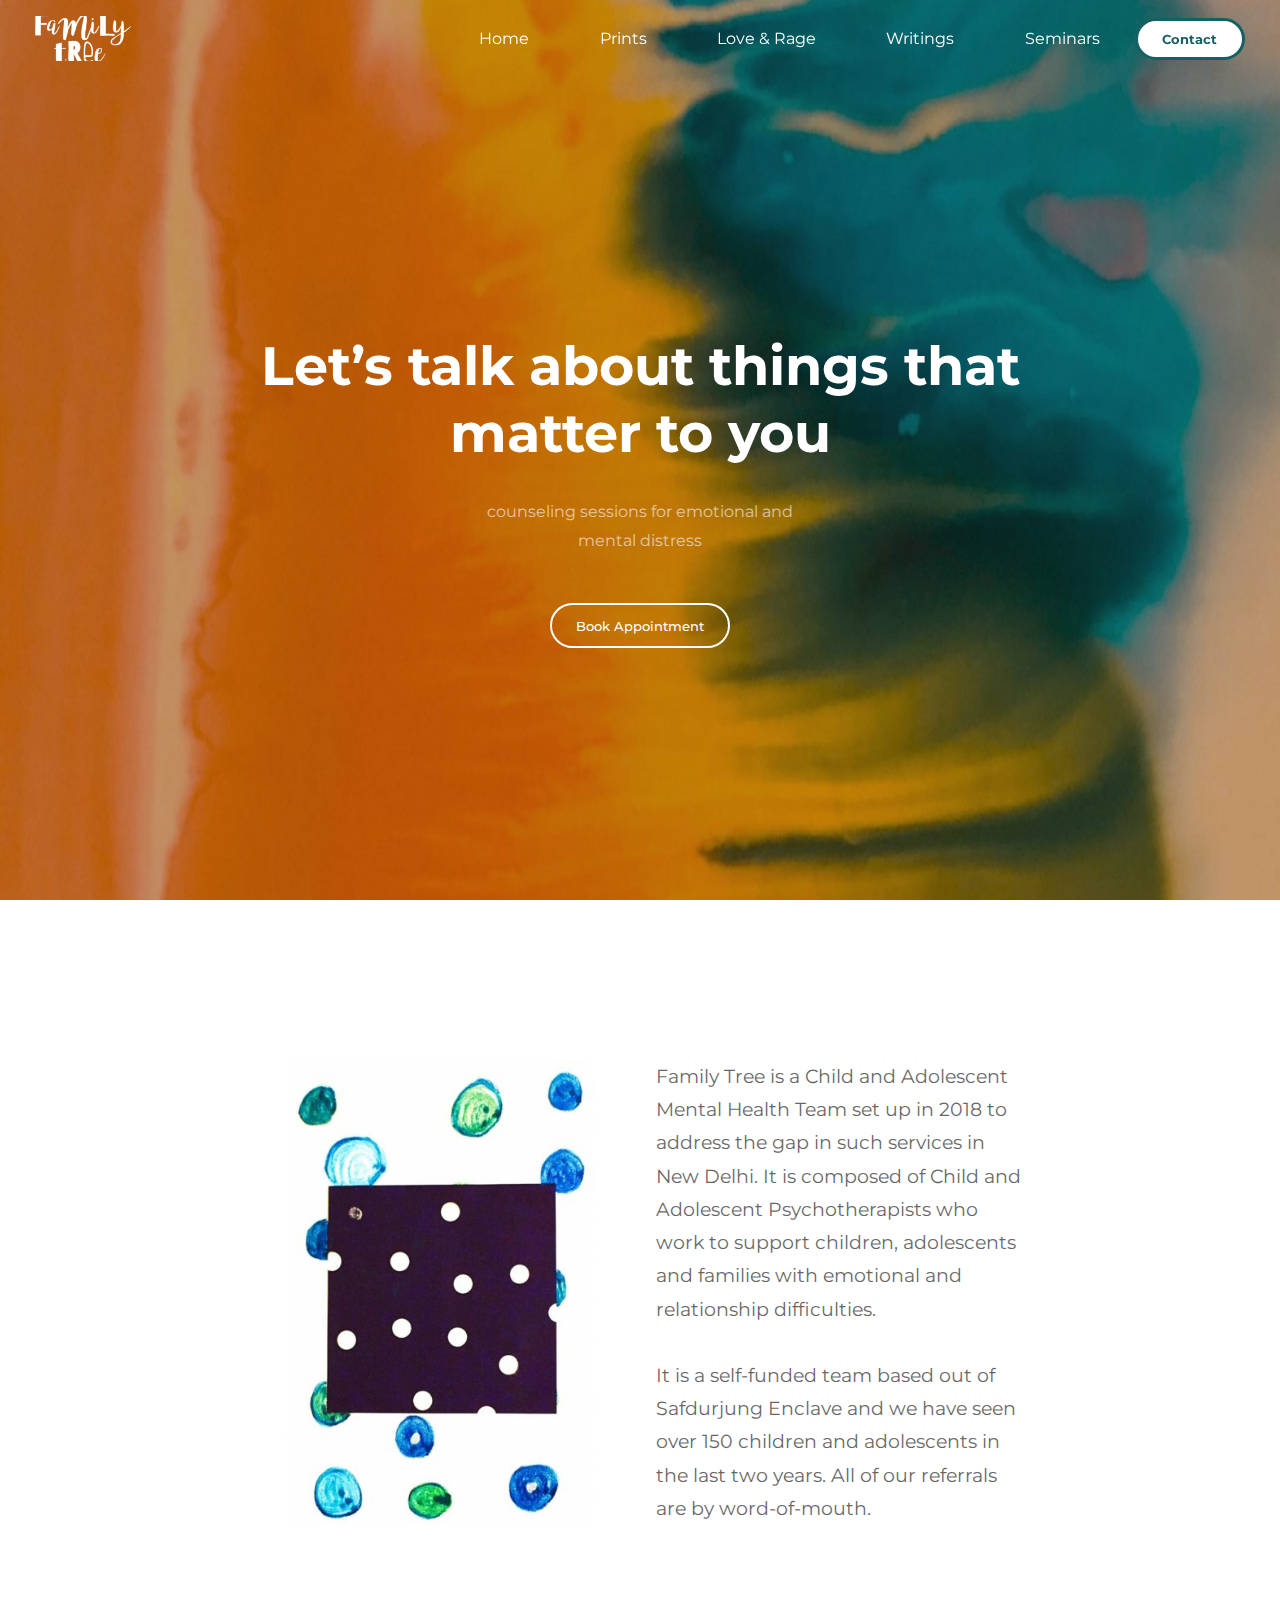
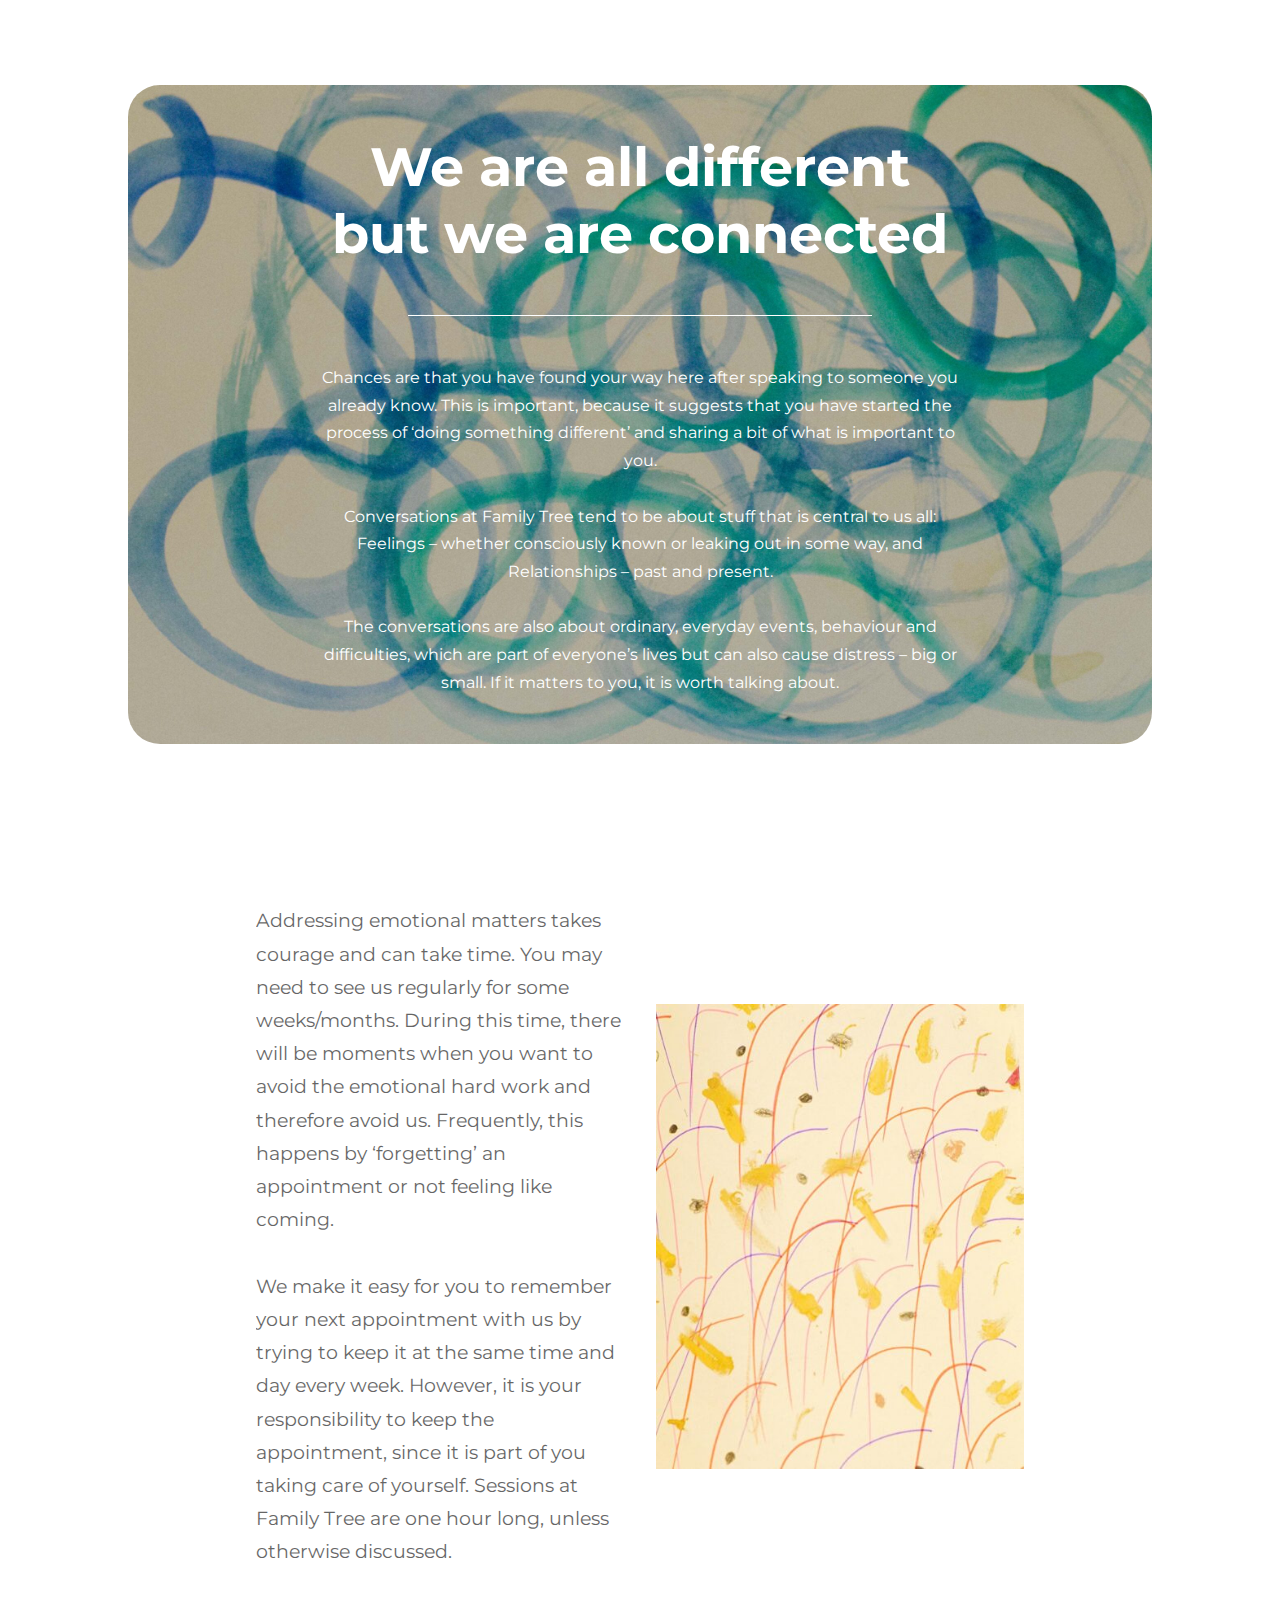
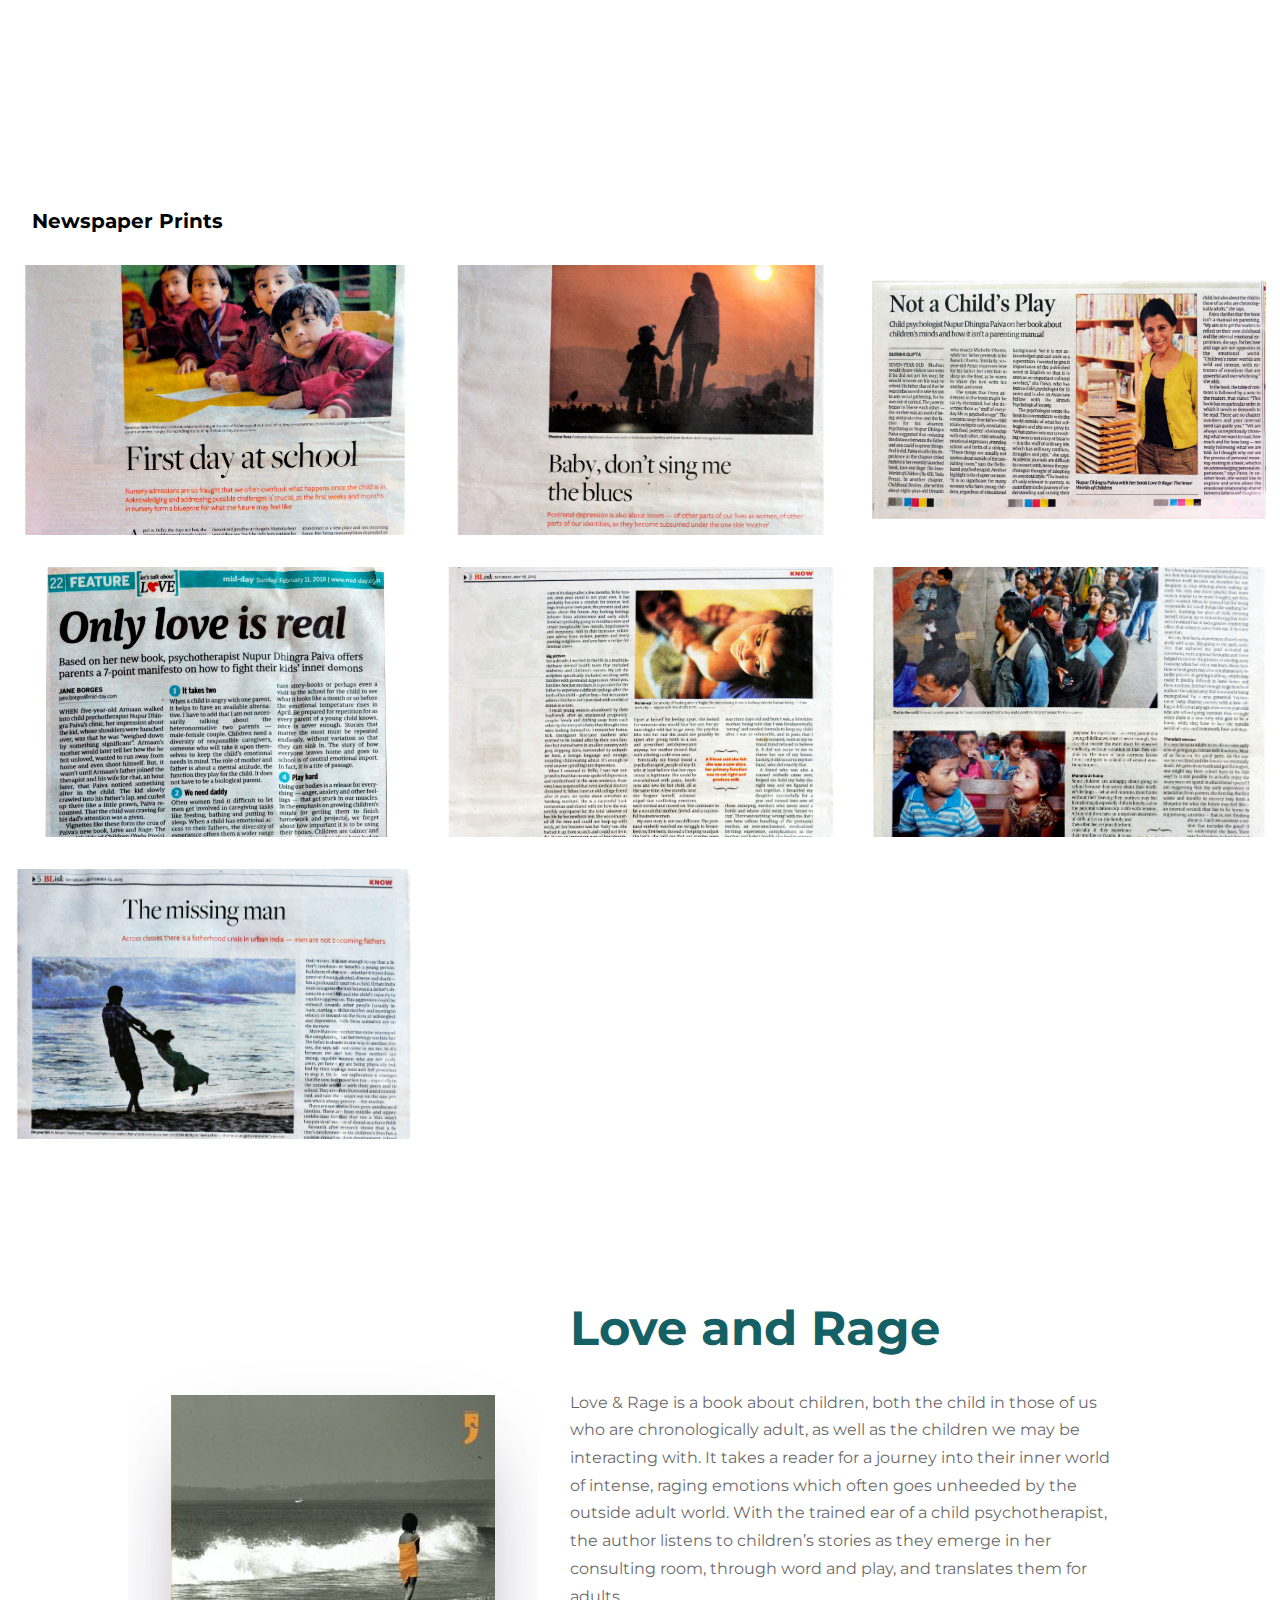
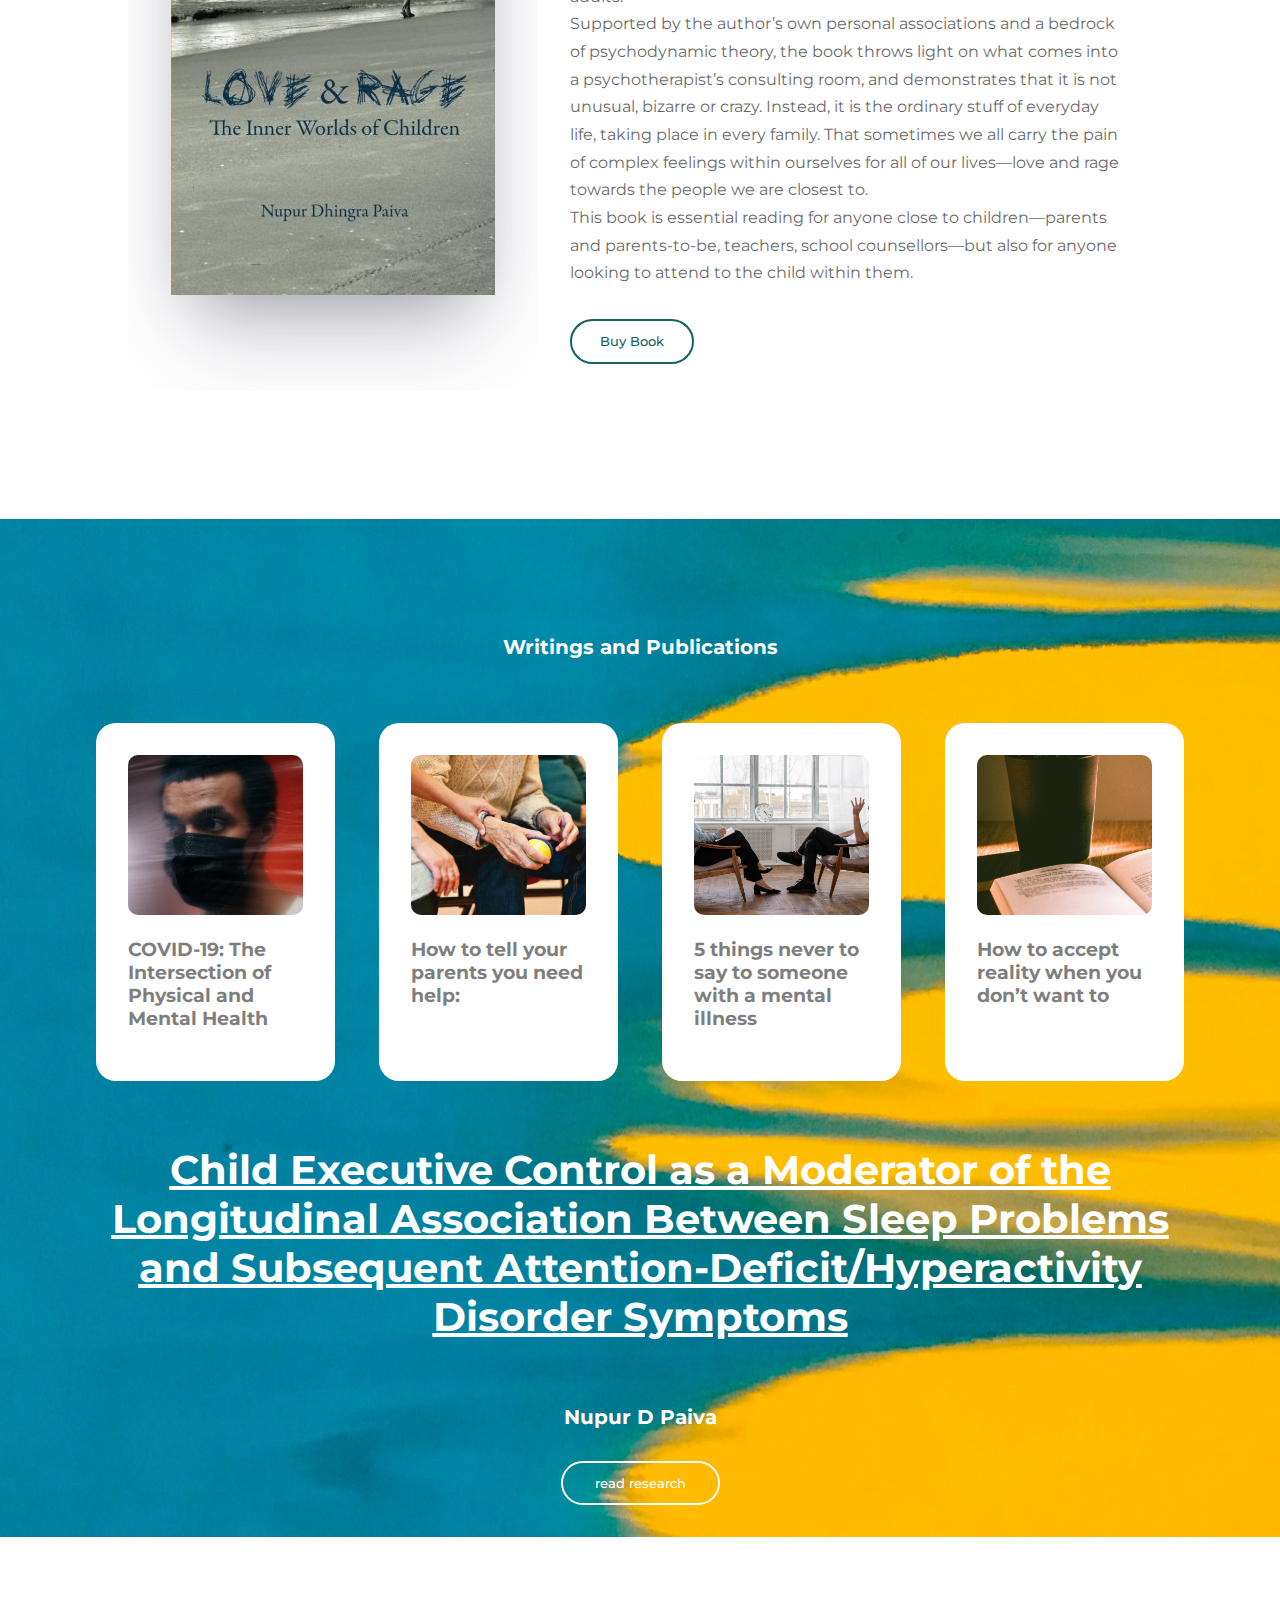
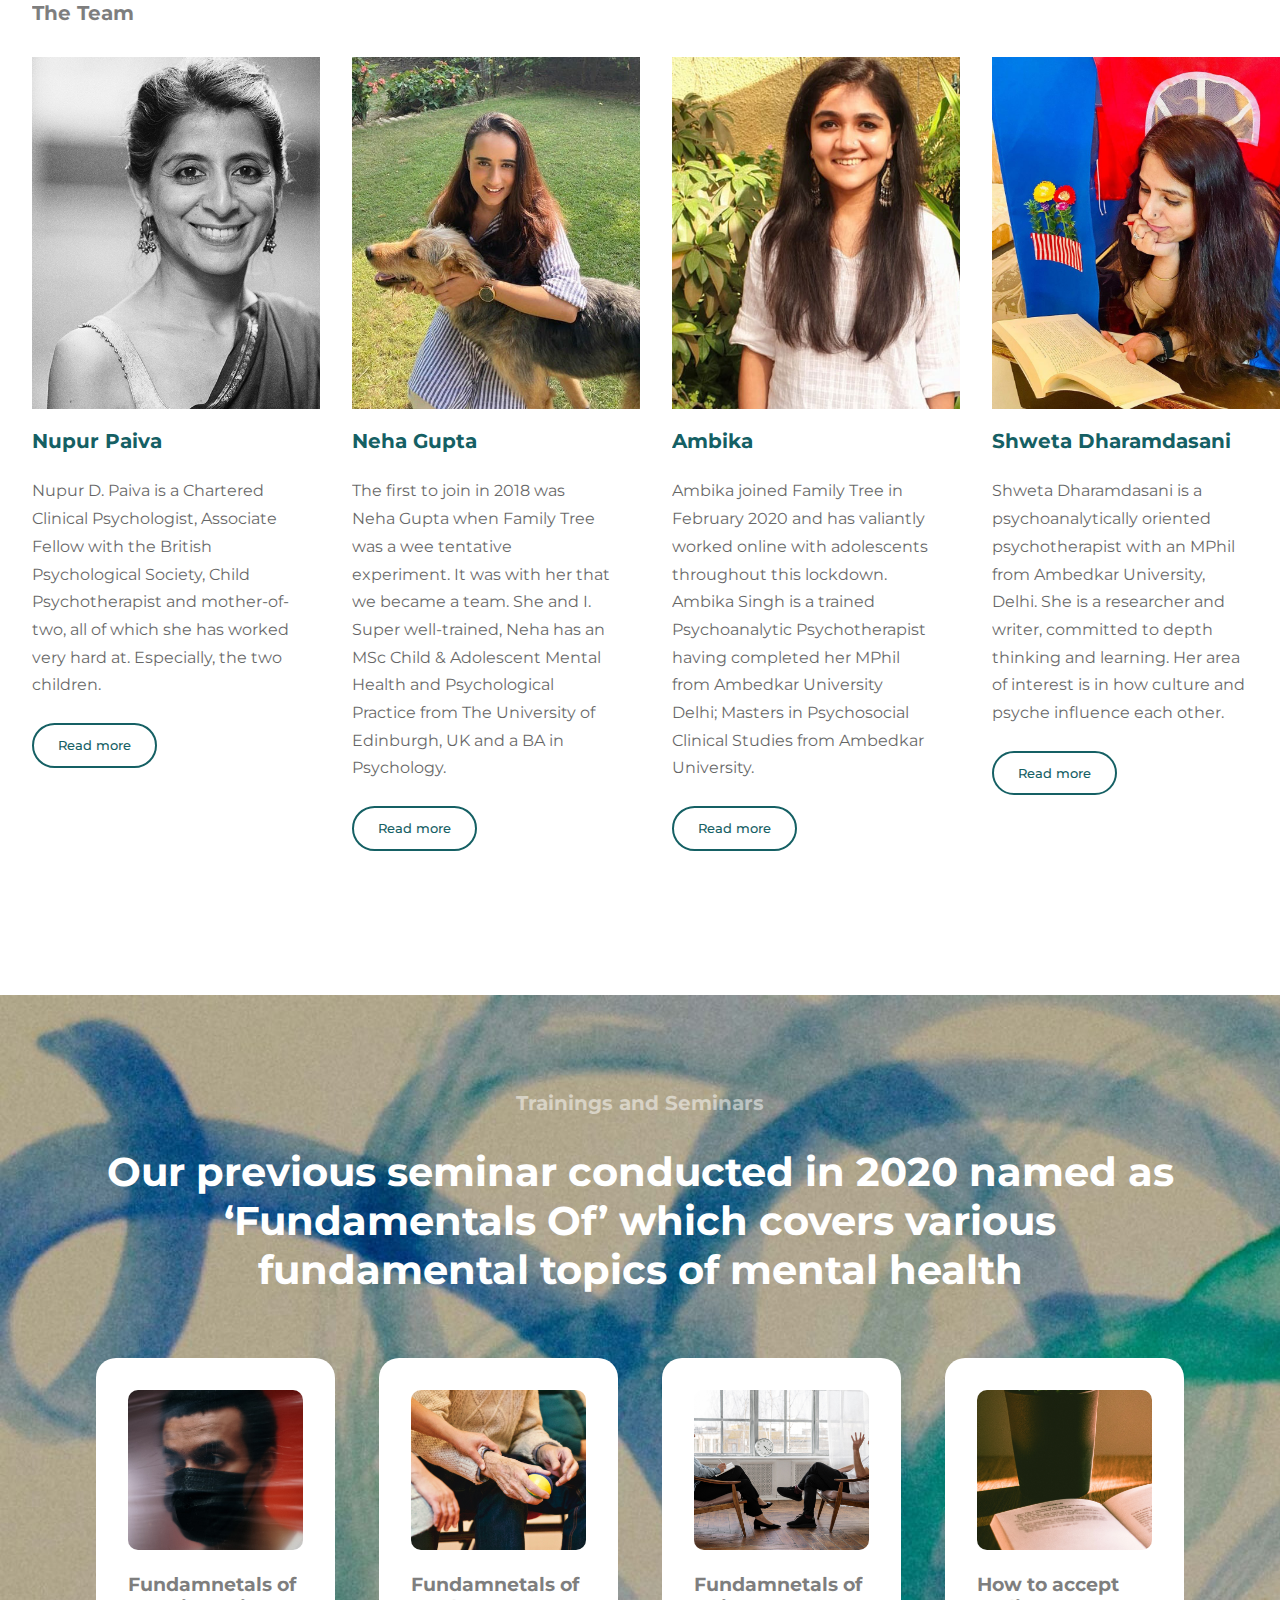
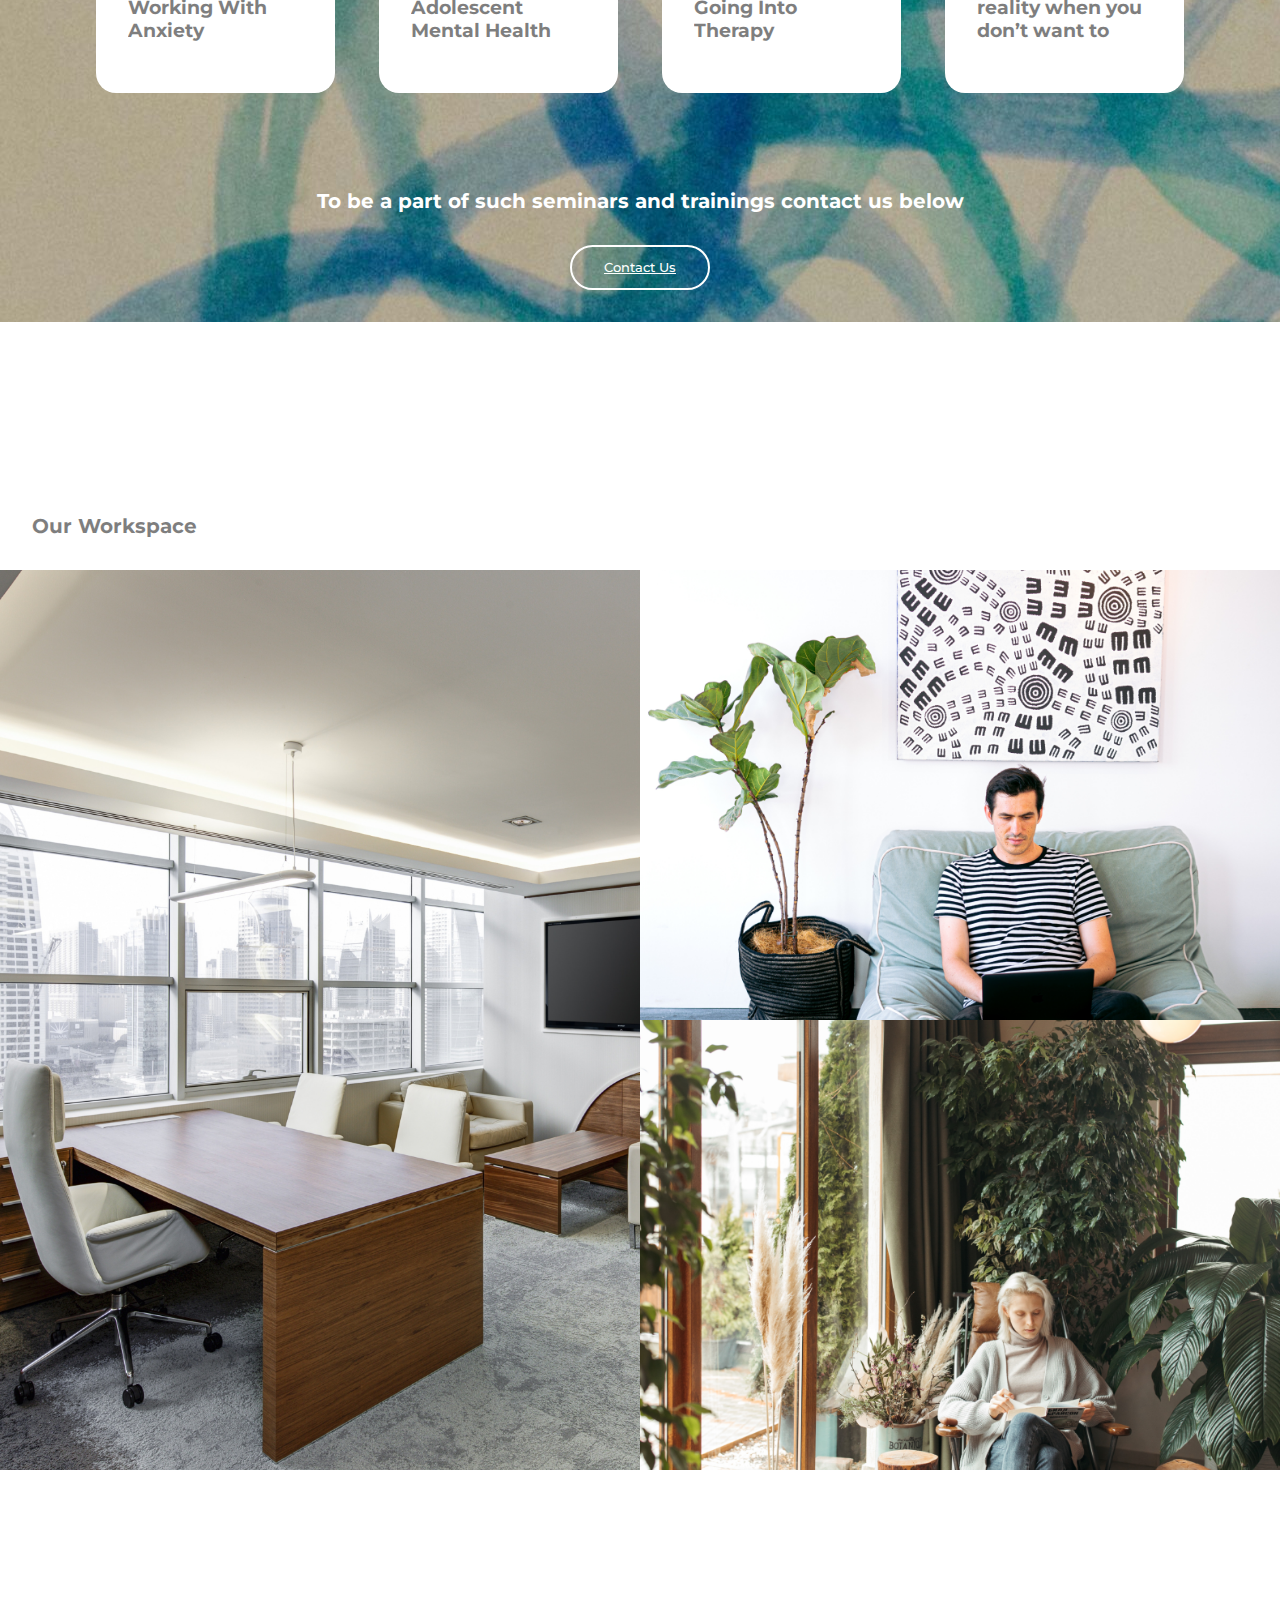
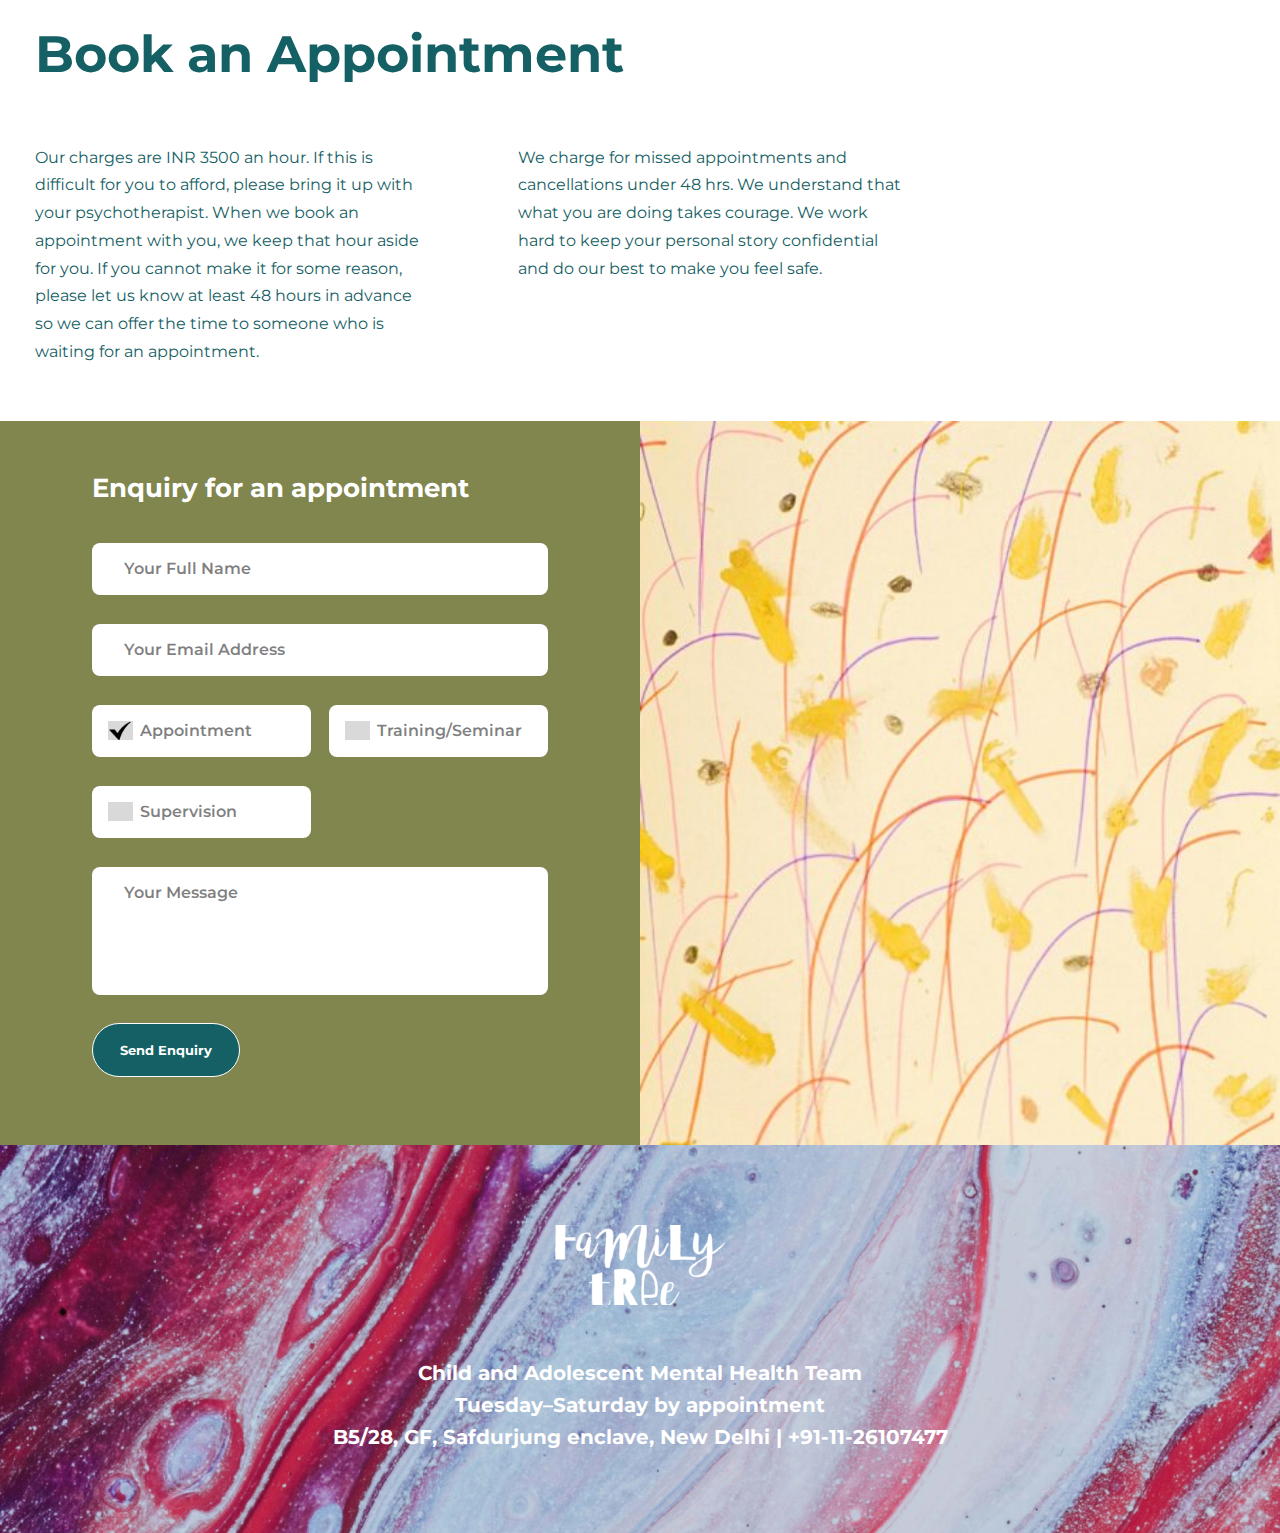
==== index.html @ cbed98f7 "form field changes" ====
<!DOCTYPE html>
<html lang="en">
<head>
    <meta charset="UTF-8">
    <meta http-equiv="X-UA-Compatible" content="IE=edge">
    <meta name="viewport" content="width=device-width, initial-scale=1.0">
    <title>The Family Tree | Child and Adolescent Mental Health Team</title>
    <link rel="stylesheet" href="style.css">
</head>
<body>

    <nav class=" navbar-scrolled">
        <a href="/" class="logo">
            <img src="/assets/logo-white.png" alt="" class="logo-img">
        </a>
        <ul>
            <li>
                <a href="#home">Home</a>
            </li>
            <li>
                <a href="#prints">Prints</a>
            </li>
            <li>
                <a href="#book">Love & Rage</a>
            </li>
            <li>
                <a href="#publications">Writings</a>
            </li>
            <li>
                <a href="#seminars">Seminars</a>
            </li>
            <li>
                <a href="#appointments">
                    <button class="btn-primary">Contact</button>
                </a>
            </li>
        </ul>
    </nav>

    <div class="navbar">

        <a href="/" class="logo">
            <img src="/assets/logo-white.png" alt="" class="mobile-logo-img">
        </a>
        <div>
            <a href="#appointments">
                <button class="btn-primary">Contact</button>
            </a>
            <div class="menu-icon">
                <div class="line"></div>
                <div class="line"></div>
                <div class="line"></div>
            </div>
        </div>
    </div>

    <div id="sidebar" style="width: 0%;">
        <div class="close"></div>
        <ul>
            <li class="mobile-link">
                <a href="#home">Home</a>
            </li>
            <li class="mobile-link">
                <a href="#prints">Prints</a>
            </li>
            <li class="mobile-link"> 
                <a href="#book">Love & Rage</a>
            </li>
            <li class="mobile-link">
                <a href="#publications">Writings</a>
            </li>
            <li class="mobile-link">
                <a href="#seminars">Seminars</a>
            </li>
            
        </ul>

            <a href="#appointments" class="mobile-link">
                <button class="btn-primary">Book Appointment</button>
            </a>

    </div>

    <header id="home">

        <div class="header-content">
            <h1>Let’s talk about things that matter to you</h1>
            <p>counseling sessions for emotional and mental distress</p>
            <a href="#appointments">
                <button class="btn-outline">Book Appointment</button>
            </a>
        </div>
        
    </header>

    
    <section class="info">
        <img src="/assets/image-3-452x570.jpg" alt="">
        <p>Family Tree is a Child and Adolescent Mental Health Team set up in 2018 to address the gap in such services in New Delhi. It is composed of Child and Adolescent Psychotherapists who work to support children, adolescents and families with emotional and relationship difficulties.
            <br><br>
        It is a self-funded team based out of Safdurjung Enclave and we have seen over 150 children and adolescents in the last two years. All of our referrals are by word-of-mouth.</p>
    </section>

    <section class="connected container">
        <h1>We are all different but we are connected</h1>
        <div class="line"></div>
        <p>Chances are that you have found your way here after speaking to someone you already know. This is important, because it suggests that you have started the process of ‘doing something different’ and sharing a bit of what is important to you. <br><br>
        Conversations at Family Tree tend to be about stuff that is central to us all: Feelings – whether consciously known or leaking out in some way, and Relationships – past and present.
        <br><br>
        The conversations are also about ordinary, everyday events, behaviour and difficulties, which are part of everyone’s lives but can also cause distress – big or small. If it matters to you, it is worth talking about.</p>
    </section>

    <section class="info reverse">
        <img src="/assets/image-4-452x570.jpg" alt="">
        <p>Addressing emotional matters takes courage and can take time. You may need to see us regularly for some weeks/months. During this time, there will be moments when you want to avoid the emotional hard work and therefore avoid us. Frequently, this happens by ‘forgetting’ an appointment or not feeling like coming. 
            <br><br>
        We make it easy for you to remember your next appointment with us by trying to keep it at the same time and day every week. However, it is your responsibility to keep the appointment, since it is part of you taking care of yourself. Sessions at Family Tree are one hour long, unless otherwise discussed.</p>
    </section>

    <section id="prints">
        <h4>Newspaper Prints</h4>
        <div class="prints">
            <a href="/assets//newspapers/First-day-at-school.jpg" target="_blank"><div class="paper one"></div></a>
            <a href="/assets/newspapers/don't sing.jpg" target="_blank"><div class="paper two"></div></a>
            <a href="/assets/newspapers/Not a Child's Play.jpg" target="_blank"><div class="paper three"></div></a>
            <a href="/assets/newspapers/only love is real.jpg" target="_blank"><div class="paper four"></div></a>
            <a href="/assets/newspapers/sacn 1.jpg" target="_blank"><div class="paper five"></div></a>
            <a href="/assets/newspapers/scan 2.jpg" target="_blank"><div class="paper six"></div></a>
            <a href="/assets/newspapers/The Missing Man.jpg" target="_blank"><div class="paper seven"></div></a>
        </div>
    </section>

    <section id="book" class="container">
        <div class="book">
            <img src="/assets/book.jpg" alt="">
        </div>
        <div class="content">
            <h1>Love and Rage</h1>
            <p>
                Love & Rage is a book about children, both the child in those of us who are chronologically adult, as well as the children we may be interacting with. It takes a reader for a journey into their inner world of intense, raging emotions which often goes unheeded by the outside adult world. With the trained ear of a child psychotherapist, the author listens to children’s stories as they emerge in her consulting room, through word and play, and translates them for adults.
                <br>
                Supported by the author’s own personal associations and a bedrock of psychodynamic theory, the book throws light on what comes into a psychotherapist’s consulting room, and demonstrates that it is not unusual, bizarre or crazy. Instead, it is the ordinary stuff of everyday life, taking place in every family. That sometimes we all carry the pain of complex feelings within ourselves for all of our lives—love and rage towards the people we are closest to.
                <br>
                This book is essential reading for anyone close to children—parents and parents-to-be, teachers, school counsellors—but also for anyone looking to attend to the child within them.
            </p>
            <a href="https://www.amazon.in/Love-Rage-Inner-Worlds-Children/dp/9382579532" target="_blank">
                <button class="btn-outline">Buy Book</button>
            </a>
        </div>
    </section>

    <section id="publications">
        <h4>Writings and Publications</h4>
        <div class="articles">
            <div class="article">
                <img src="/assets/covid.jpg" alt="">
                <a href=""><h3>COVID-19: The Intersection of Physical and Mental Health</h3></a>
            </div>
            <div class="article">
                <img src="/assets/seminars/adolescent.png" alt="">
                <a href=""><h3>How to tell your parents you need help: </h3></a>
            </div>
            <div class="article">
                <img src="/assets/seminars/therapy.png" alt="">
                <a href=""><h3>5 things never to say to someone with a mental illness</h3></a>
            </div>
            <div class="article">
                <img src="/assets/seminars/reality.png" alt="">
                <a href=""><h3>How to accept reality when you don’t want to</h3></a>
            </div>
        </div>
        <a href="">
            <h1>Child Executive Control as a Moderator of the Longitudinal Association Between Sleep Problems and Subsequent Attention-Deficit/Hyperactivity Disorder Symptoms</h1>
        </a>
        
        <h4 class="nupur">Nupur D Paiva</h4>
        <button class="btn-outline">read research</button>
    </section>

    <section id="team">
        <h4>The Team</h4>
        <div class="members">
            <div class="member">
                <img src="/assets/Team/nupur.jpg" alt="Nupur Paiva">
                <h2>Nupur Paiva</h2>
                <p class="nupur-short-text" style="display: block;">Nupur D. Paiva is a Chartered Clinical Psychologist, Associate Fellow with the British Psychological Society, Child Psychotherapist and mother-of-two, all of which she has worked very hard at. Especially, the two children.
                    </p>
                <p class="nupur-full-text" style="display: none;">Nupur D. Paiva is a Chartered Clinical Psychologist, Associate Fellow with the British Psychological Society, Child Psychotherapist and mother-of-two, all of which she has worked very hard at. Especially, the two children.
                    <br>
                She started Family Tree: Child and Adolescent Mental Health team, in 2018 in New Delhi. She taught ‘Infant Observation’ on the Psychotherapy training course at Ambedkar University, Delhi from 2012-2020. She is regularly invited to write articles on emotional and mental health for national dailies and for discussions on conference panels. You can find a lot of this through a google search.
                    <br>    
                In 2014 she decided to train further, especially on how to work with hard-to-engage-adolescents, anxiety and depression in young people. She completed a certification in Intensive Short Term Dynamic Psychotherapy. The process of this training took five years of consistent truth-facing and changed her life, making her more courageous. Now she is training others to work with this technique. She is the author of Love & Rage: The Inner Worlds of Children, which was published in 2017, which is very close to her heart and has a lot of detail on what psychotherapy with children looks like. Along with her husband, Richard Paiva, she is a co-founder of The Art of Sport – a development programme for girls, using sport and group therapy.
                    <br>     
                For her own energy and emotional balance, she likes to dance and though her motor coordination does not approve, she does not let that stop her.</p>
                <button class="btn-outline nupur-btn">Read more</button>
            </div>
            <div class="member">
                <img src="/assets/Team/neha.jpg" alt="Neha Gupta">
                <h2>Neha Gupta</h2>
                <p class="neha-short-text" style="display: block;">
                    The first to join in 2018 was Neha Gupta when Family Tree was a wee tentative experiment. It was with her that we became a team. She and I. Super well-trained, Neha has an MSc Child & Adolescent Mental Health and Psychological Practice from The University of Edinburgh, UK and a BA in Psychology.
                </p>
                <p class="neha-full-text" style="display: none;">The first to join in 2018 was Neha Gupta when Family Tree was a wee tentative experiment. It was with her that we became a team. She and I. Super well-trained, Neha has an MSc Child & Adolescent Mental Health and Psychological Practice from The University of Edinburgh, UK and a BA in Psychology.
                    <br>
                She started Family Tree: Child and Adolescent Mental Health team, in 2018 in New Delhi. She taught ‘Infant Observation’ on the Psychotherapy training course at Ambedkar University, Delhi from 2012-2020. She is regularly invited to write articles on emotional and mental health for national dailies and for discussions on conference panels. You can find a lot of this through a google search.
                    <br>    
                In 2014 she decided to train further, especially on how to work with hard-to-engage-adolescents, anxiety and depression in young people. She completed a certification in Intensive Short Term Dynamic Psychotherapy. The process of this training took five years of consistent truth-facing and changed her life, making her more courageous. Now she is training others to work with this technique. She is the author of Love & Rage: The Inner Worlds of Children, which was published in 2017, which is very close to her heart and has a lot of detail on what psychotherapy with children looks like. Along with her husband, Richard Paiva, she is a co-founder of The Art of Sport – a development programme for girls, using sport and group therapy.
                    <br>     
                For her own energy and emotional balance, she likes to dance and though her motor coordination does not approve, she does not let that stop her.</p>
                <button class="btn-outline neha-btn">Read more</button>
            </div>
            <div class="member">
                <img src="/assets/Team/ambika.jpg" alt="Ambika">
                <h2>Ambika</h2>
                <p class="ambika-short-text" style="display: block;">
                    Ambika joined Family Tree in February 2020 and has valiantly worked online with adolescents throughout this lockdown. Ambika Singh is a trained Psychoanalytic Psychotherapist having completed her MPhil from Ambedkar University Delhi; Masters in Psychosocial Clinical Studies from Ambedkar University.
                </p>
                <p class="ambika-full-text" style="display: none;">Ambika joined Family Tree in February 2020 and has valiantly worked online with adolescents throughout this lockdown. Ambika Singh is a trained Psychoanalytic Psychotherapist having completed her MPhil from Ambedkar University Delhi; Masters in Psychosocial Clinical Studies from Ambedkar University.
                    <br>
                She started Family Tree: Child and Adolescent Mental Health team, in 2018 in New Delhi. She taught ‘Infant Observation’ on the Psychotherapy training course at Ambedkar University, Delhi from 2012-2020. She is regularly invited to write articles on emotional and mental health for national dailies and for discussions on conference panels. You can find a lot of this through a google search.
                    <br>    
                In 2014 she decided to train further, especially on how to work with hard-to-engage-adolescents, anxiety and depression in young people. She completed a certification in Intensive Short Term Dynamic Psychotherapy. The process of this training took five years of consistent truth-facing and changed her life, making her more courageous. Now she is training others to work with this technique. She is the author of Love & Rage: The Inner Worlds of Children, which was published in 2017, which is very close to her heart and has a lot of detail on what psychotherapy with children looks like. Along with her husband, Richard Paiva, she is a co-founder of The Art of Sport – a development programme for girls, using sport and group therapy.
                    <br>     
                For her own energy and emotional balance, she likes to dance and though her motor coordination does not approve, she does not let that stop her.</p>
                <button class="btn-outline ambika-btn">Read more</button>
            </div>
            <div class="member">
                <img src="/assets/Team/shweta.jpg" alt="Shweta Dharamdasani">
                <h2>Shweta Dharamdasani</h2>
                <p class="shweta-short-text" style="display: block;">
                    Shweta Dharamdasani is a psychoanalytically oriented psychotherapist with an MPhil from Ambedkar University, Delhi. She is a researcher and writer, committed to depth thinking and learning. Her area of interest is in how culture and psyche influence each other.
                </p>
                <p class="shweta-full-text" style="display: none;">Shweta Dharamdasani is a psychoanalytically oriented psychotherapist with an MPhil from Ambedkar University, Delhi. She is a researcher and writer, committed to depth thinking and learning. Her area of interest is in how culture and psyche influence each other.
                    <br>
                She started Family Tree: Child and Adolescent Mental Health team, in 2018 in New Delhi. She taught ‘Infant Observation’ on the Psychotherapy training course at Ambedkar University, Delhi from 2012-2020. She is regularly invited to write articles on emotional and mental health for national dailies and for discussions on conference panels. You can find a lot of this through a google search.
                    <br>    
                In 2014 she decided to train further, especially on how to work with hard-to-engage-adolescents, anxiety and depression in young people. She completed a certification in Intensive Short Term Dynamic Psychotherapy. The process of this training took five years of consistent truth-facing and changed her life, making her more courageous. Now she is training others to work with this technique. She is the author of Love & Rage: The Inner Worlds of Children, which was published in 2017, which is very close to her heart and has a lot of detail on what psychotherapy with children looks like. Along with her husband, Richard Paiva, she is a co-founder of The Art of Sport – a development programme for girls, using sport and group therapy.
                    <br>     
                For her own energy and emotional balance, she likes to dance and though her motor coordination does not approve, she does not let that stop her.</p>
                <button class="btn-outline shweta-btn">Read more</button>
            </div>
        </div>
    </section>

    <section id="seminars">
        <h4>Trainings and Seminars</h4>
        <h1>Our previous seminar conducted in 2020 named as ‘Fundamentals Of’ which covers various fundamental topics of mental health</h1>
        <div class="articles">
            <div class="article">
                <img src="/assets/seminars/covid.jpg" alt="">
                <a href=""><h3>Fundamnetals of Working With Anxiety</h3></a>
            </div>
            <div class="article">
                <img src="/assets/seminars/adolescent.png" alt="">
                <a href=""><h3>Fundamnetals of Adolescent Mental Health</h3></a>
            </div>
            <div class="article">
                <img src="/assets/seminars/therapy.png" alt="">
                <a href=""><h3>Fundamnetals of Going Into Therapy</h3></a>
            </div>
            <div class="article">
                <img src="/assets/seminars/reality.png" alt="">
                <a href=""><h3>How to accept reality when you don’t want to</h3></a>
            </div>
        </div>
        
        <h4 class="white">To be a part of such seminars and trainings contact us below</h4>
        <a href="#appointments">
            <button class="btn-outline">Contact Us</button>
        </a>
    </section>


    <section id="workspace">
        <h4>Our Workspace</h4>
        <div class="gallery">
            <div class="img one"></div>
            <div class="img two"></div>
            <div class="img three"></div>
        </div>
        
    </section>

    <section id="appointments">
        <h1>Book an Appointment</h1>
        <div class="text-info" class="container">
            <p>Our charges are INR 3500 an hour. If this is difficult for you to afford, please bring it up with your psychotherapist. When we book an appointment with you, we keep that hour aside for you. If you cannot make it for some reason, please let us know at least 48 hours in advance so we can offer the time to someone who is waiting for an appointment.</p>
            <p>We charge for missed appointments and cancellations under 48 hrs. We understand that what you are doing takes courage. We work hard to keep your personal story confidential and do our best to make you feel safe.</p>
        </div>
        
        <div class="form-row">
            <div class="form-area">
                <form name="contact" method="post" data-netlify="true">
                    <h3>Enquiry for an appointment</h3>
                    <input type="text" name="name" id="name" placeholder="Your Full Name" required class="full-length">
                    <input type="email" name="email" id="email" placeholder="Your Email Address" required class="full-length">

                    <fieldset>
                        <div class="one-row">
                            <div class="checkbox-container">
                                <label class="checkbox">Appointment
                                    <input type="checkbox" name="options" checked="checked" value="Appointment">
                                    <span class="checkmark"></span>
                                </label>
                            </div>
        
                            <div class="checkbox-container">
                                <label class="checkbox">Training/Seminar
                                    <input type="checkbox" name="options" value="Training/Seminar">
                                    <span class="checkmark"></span>
                                </label>
                            </div>
                        </div>
    
                        <div class="checkbox-container">
                            <label class="checkbox">Supervision
                                <input type="checkbox"  name="options" value="Supervision">
                                <span class="checkmark"></span>
                            </label>
                        </div>
                    </fieldset>


                    
                    <textarea name="message" id="message" cols="30" rows="6" placeholder="Your Message" required></textarea>
                    <button type="submit" class="btn-primary">Send Enquiry</button>
                </form>
            </div>
            <div class="img-area"></div>
        </div>
    </section>

    <section id="footer">
        <a href="#home">
            <img src="/assets/logo-white.png" alt="">
        </a>
        <h3>Child and Adolescent Mental Health Team <br>
            Tuesday–Saturday by appointment <br>
            B5/28, GF, Safdurjung enclave, New Delhi | +91-11-26107477</h3>
    </section>
    <script src="script.js" defer async></script>

</body>
</html>
---- style.css ----
@import url("https://fonts.googleapis.com/css2?family=Montserrat:wght@500;700&display=swap");
*, html, body {
  margin: 0;
  padding: 0;
  box-sizing: border-box;
  font-family: "Montserrat", sans-serif;
  scroll-behavior: smooth;
  overflow-x: hidden;
}

:root {
  --primary: #156064;
  --family-tree: #81864e;
}

.container {
  width: 80%;
  margin-inline: auto;
}
@media (max-width: 600px) {
  .container {
    width: 90%;
  }
}

.btn-primary {
  min-width: 72px;
  height: 36px;
  padding-inline: 1rem;
  box-sizing: content-box;
  background-color: #fff;
  color: var(--primary);
  font-weight: 700;
  border: 3px solid var(--primary);
  border-radius: 52px;
}
@media (max-width: 600px) {
  .btn-primary {
    font-size: 16px;
    padding-inline: 20px;
    padding-block: 4px;
  }
}

.btn-primary:hover {
  cursor: pointer;
  box-shadow: rgba(50, 50, 93, 0.25) 0px 6px 12px -2px, rgba(0, 0, 0, 0.3) 0px 3px 7px -3px;
}

.btn-outline {
  min-width: 72px;
  height: 36px;
  padding-inline: 1.5rem;
  padding-block: 0.15rem;
  box-sizing: content-box;
  background-color: transparent;
  color: #fff;
  font-weight: 500;
  border: 2px solid #fff;
  border-radius: 52px;
}
@media (max-width: 600px) {
  .btn-outline {
    font-size: 16px;
    padding-inline: 20px;
    padding-block: 4px;
  }
}

.btn-outline:hover {
  cursor: pointer;
}

p {
  font-size: 1rem;
  line-height: 173%;
  opacity: 0.6;
}
@media (max-width: 600px) {
  p {
    font-size: 16px;
  }
}

nav {
  width: 100%;
  display: flex;
  justify-content: space-between;
  padding-block: 1rem;
  position: fixed;
  left: 50%;
  transform: translateX(-50%);
  z-index: 100;
}
@media (max-width: 600px) {
  nav {
    display: none;
  }
}
nav .logo {
  display: flex;
  margin-left: 2.2rem;
}
nav .logo img {
  width: 6rem;
}
nav ul {
  list-style: none;
  display: flex;
  align-items: center;
  flex-wrap: wrap;
}
nav ul li {
  margin-inline: 2.2rem;
}
nav ul li a {
  text-decoration: none !important;
  color: #fff;
}
nav ul li:nth-child(1) {
  margin-inline: 0;
  margin-right: 2.2rem;
}
nav ul li:nth-child(5) {
  margin-inline: 0;
  margin-left: 2.2rem;
}

.navbar-scrolled {
  background: #fff !important;
  color: var(--primary);
  box-shadow: rgba(50, 50, 93, 0.1) 0px 6px 12px -2px, rgba(0, 0, 0, 0.1) 0px 3px 7px -3px;
}
.navbar-scrolled a {
  color: var(--primary);
}
.navbar-scrolled button {
  background-color: var(--primary);
  color: #fff;
}

.navbar {
  display: none;
  background-color: transparent;
  position: fixed;
  z-index: 100;
  width: 100%;
}
@media (max-width: 600px) {
  .navbar {
    display: block;
    padding: 24px;
    display: flex;
    justify-content: space-between;
    align-items: center;
  }
  .navbar img {
    height: 48px;
  }
  .navbar div {
    display: flex;
    justify-content: space-between;
    align-items: center;
  }
  .navbar .menu-icon {
    height: 28px;
    width: 42px;
    display: flex;
    margin-left: 20px;
    flex-direction: column;
    justify-content: space-between;
  }
  .navbar .menu-icon .line {
    background-color: #fff;
    width: 100%;
    height: 4px;
    border-radius: 2px;
  }
}

.navbar-mobile-scrolled {
  background: #fff !important;
  color: var(--primary);
  box-shadow: rgba(50, 50, 93, 0.1) 0px 6px 12px -2px, rgba(0, 0, 0, 0.1) 0px 3px 7px -3px;
}
.navbar-mobile-scrolled a {
  color: var(--primary);
}
.navbar-mobile-scrolled button {
  background-color: var(--primary);
  color: #fff;
}
.navbar-mobile-scrolled .line {
  background-color: var(--primary) !important;
  width: 100%;
  height: 4px;
  border-radius: 2px;
}

#sidebar {
  display: none;
  width: 0%;
  opacity: 0;
  height: 100vh;
  background-color: var(--primary);
  position: fixed;
  left: 0;
  z-index: 200;
  transition: 0.3s;
}
@media (max-width: 600px) {
  #sidebar {
    display: block;
  }
}
#sidebar .close {
  position: absolute;
  right: 32px;
  top: 32px;
  width: 32px;
  height: 32px;
  opacity: 0.7;
}
#sidebar .close:hover {
  opacity: 1;
}
#sidebar .close:before, #sidebar .close:after {
  position: absolute;
  left: 15px;
  content: " ";
  height: 33px;
  width: 2px;
  background-color: #FFF;
}
#sidebar .close:before {
  transform: rotate(45deg);
}
#sidebar .close:after {
  transform: rotate(-45deg);
}
#sidebar ul {
  list-style: none;
  display: flex;
  flex-direction: column;
  align-items: center;
  flex-wrap: wrap;
  padding-block: 48px;
  padding-top: 120px;
}
#sidebar ul li {
  margin-inline: 2.2rem;
  margin-block: 20px;
  padding-block: 12px;
}
#sidebar ul li a {
  text-decoration: none !important;
  color: #fff;
  text-align: initial;
  font-size: 20px;
}
#sidebar button {
  display: block;
  margin-inline: auto !important;
}
#sidebar a {
  text-decoration: none !important;
}

header {
  background-color: var(--family-tree);
  background-image: url("/assets/header-bg.jpg");
  background-size: cover;
  background-position: 0% 15%;
  height: 100vh;
  height: 100dvh;
  color: #fff;
}
header .header-content {
  display: flex;
  flex-direction: column;
  justify-content: center;
  align-items: center;
  text-align: center;
  height: 100%;
  width: 60%;
  margin-inline: auto;
  gap: 1rem;
  padding-top: 6rem;
}
@media (max-width: 600px) {
  header .header-content {
    width: 90%;
    padding-top: 2rem;
  }
}
header .header-content h1 {
  font-size: 3.4rem;
}
@media (max-width: 600px) {
  header .header-content h1 {
    font-size: 2.5rem;
  }
}
header .header-content p {
  font-size: 16px;
  padding-block: 1rem;
  width: 40%;
  line-height: 1.8rem;
}
@media (max-width: 600px) {
  header .header-content p {
    width: 90%;
  }
}
header .header-content button {
  margin-block: 1rem;
}

.info {
  width: 60%;
  margin-inline: auto;
  display: flex;
  margin-block: 8rem;
  padding-block: 2rem;
  align-items: center;
  gap: 2rem;
}
@media (max-width: 600px) {
  .info {
    width: 90%;
    flex-direction: column;
    margin-block: 24px;
  }
}
.info img {
  width: 50%;
}
@media (max-width: 600px) {
  .info img {
    width: 90%;
  }
}
.info p {
  width: 50%;
  font-size: 1.2rem;
}
@media (max-width: 600px) {
  .info p {
    width: 90%;
  }
}

.connected {
  background-color: var(--family-tree);
  background-image: url("/assets/connected.jpg");
  background-size: cover;
  padding: 3rem;
  text-align: center;
  color: #fff;
  border-radius: 2rem;
}
@media (max-width: 600px) {
  .connected {
    padding: 16px;
    padding-block: 52px;
  }
}
.connected h1 {
  font-size: 3.4rem;
  width: 70%;
  margin-inline: auto;
}
@media (max-width: 600px) {
  .connected h1 {
    width: 80%;
    font-size: 42px;
  }
}
.connected .line {
  width: 50%;
  height: 1px;
  background-color: #fff;
  margin-inline: auto;
  margin-block: 3rem;
}
@media (max-width: 600px) {
  .connected .line {
    margin-block: 36px;
  }
}
.connected p {
  opacity: 1;
  width: 70%;
  margin-inline: auto;
}
@media (max-width: 600px) {
  .connected p {
    width: 90%;
  }
}

.reverse {
  flex-direction: row-reverse;
  padding-bottom: 1rem;
}
@media (max-width: 600px) {
  .reverse {
    width: 90%;
    flex-direction: column;
    margin-block: 24px;
  }
  .reverse img {
    display: none;
  }
}

#prints {
  padding-block: 2rem;
  -webkit-padding-before: 4rem;
          padding-block-start: 4rem;
  font-size: 16px;
}
#prints h4 {
  width: 80%;
  -webkit-margin-start: 2rem;
          margin-inline-start: 2rem;
  padding-block: 2rem;
  font-size: 20px;
}
@media (max-width: 600px) {
  #prints h4 {
    width: 100%;
    -webkit-margin-start: 0;
            margin-inline-start: 0;
    text-align: center;
  }
}
#prints .prints {
  display: flex;
  flex-direction: row;
  flex-wrap: wrap;
  width: 100%;
}
@media (max-width: 600px) {
  #prints .prints {
    width: 90%;
    margin-inline: auto;
  }
}
#prints .prints a {
  height: 30vh;
  width: 33.33%;
  margin-bottom: 2rem;
}
@media (max-width: 600px) {
  #prints .prints a {
    height: 40vh;
    width: 50%;
  }
}
#prints .prints .paper {
  width: 100%;
  height: 100%;
  background-image: url("assets/newspapers/First-day-at-school.jpg");
  background-size: cover;
  background-position: 0% 30%;
  overflow-y: hidden !important;
  transition: 0.3s;
}
#prints .prints .one {
  background-image: url("assets/newspapers/First-day-at-school.jpg");
  background-position: 0% 30%;
}
#prints .prints .two {
  background-image: url("assets/newspapers/don't sing.jpg") !important;
  background-position: 0% 30%;
}
#prints .prints .three {
  background-image: url("assets/newspapers/Not a Child's Play.jpg");
  background-position: 0% 30%;
}
#prints .prints .four {
  background-image: url("assets/newspapers/only love is real.jpg");
  background-position: 0% 10%;
}
#prints .prints .five {
  background-image: url("assets/newspapers/sacn 1.jpg");
  background-position: 0% 10%;
}
#prints .prints .six {
  background-image: url("assets/newspapers/scan 2.jpg");
  background-position: 0% 30%;
}
#prints .prints .seven {
  background-image: url("assets/newspapers/The Missing Man.jpg");
  background-position: 0% 10%;
}

#book {
  display: flex;
  padding-block: 4rem;
  -webkit-padding-after: 6rem;
          padding-block-end: 6rem;
}
@media (max-width: 600px) {
  #book {
    flex-direction: column-reverse;
    padding-block: 16px;
  }
}
#book .book {
  margin-block: 2rem;
  padding-block: 4rem;
  width: 40%;
  display: flex;
  justify-content: center;
  align-items: center;
}
@media (max-width: 600px) {
  #book .book {
    width: 100%;
    margin-inline: auto;
    padding-block: 80px;
  }
}
#book .book img {
  margin-block: 2rem;
  box-shadow: rgba(50, 50, 93, 0.25) 0px 50px 100px -20px, rgba(0, 0, 0, 0.3) 0px 30px 60px -30px, rgba(10, 37, 64, 0.35) 0px -2px 6px 0px inset;
}
@media (max-width: 600px) {
  #book .book img {
    margin-block: 0px;
  }
}
#book .content {
  width: 60%;
}
@media (max-width: 600px) {
  #book .content {
    width: 90%;
    margin-inline: auto;
  }
}
#book .content h1 {
  font-size: 3rem;
  color: var(--primary);
  margin: 2rem;
  display: block;
}
@media (max-width: 600px) {
  #book .content h1 {
    margin: 0;
  }
}
#book .content p {
  margin: 2rem;
}
@media (max-width: 600px) {
  #book .content p {
    margin: 0;
    margin-block: 16px;
  }
}
#book .content a {
  text-decoration: none !important;
}
#book .content button {
  color: var(--primary);
  border-color: var(--primary);
  -webkit-margin-start: 2rem;
          margin-inline-start: 2rem;
}
@media (max-width: 600px) {
  #book .content button {
    margin: 0;
    margin-inline: auto;
    display: block;
  }
}
#book .content button:hover {
  background-color: var(--primary);
  color: #fff;
  box-shadow: rgba(50, 50, 93, 0.25) 0px 6px 12px -2px, rgba(0, 0, 0, 0.3) 0px 3px 7px -3px;
}

#publications {
  padding-block: 2rem;
  -webkit-padding-before: 3.25rem;
          padding-block-start: 3.25rem;
  font-size: 16px;
  background-color: var(--family-tree);
  background-image: url("/assets/banner.jpg");
  color: #fff;
}
#publications h4 {
  width: 80%;
  -webkit-margin-start: 2rem;
          margin-inline-start: 2rem;
  -webkit-padding-before: 2rem;
          padding-block-start: 2rem;
  -webkit-margin-before: 2rem;
          margin-block-start: 2rem;
  font-size: 20px;
}
#publications .articles {
  display: flex;
  flex-direction: row;
  width: 85%;
  margin-inline: auto;
  margin-block: 4rem;
  justify-content: space-between;
}
@media (max-width: 600px) {
  #publications .articles {
    flex-direction: column;
    flex-wrap: wrap;
  }
}
#publications .articles .article {
  padding: 2rem;
  background-color: #fff;
  border-radius: 20px;
  width: 22%;
}
@media (max-width: 600px) {
  #publications .articles .article {
    width: 100%;
    margin-bottom: 16px;
  }
}
#publications .articles .article img {
  width: 100%;
  height: 10rem;
  -o-object-fit: cover;
     object-fit: cover;
  border-radius: 10px;
}
#publications .articles .article a {
  color: #000;
  opacity: 0.5;
  text-decoration: none;
  margin-inline: 2rem;
}
#publications a {
  color: #fff;
}
#publications h1 {
  text-align: center;
  font-size: 2.5rem;
  width: 85%;
  margin-inline: auto;
  text-decoration: underline;
}
@media (max-width: 600px) {
  #publications h1 {
    font-size: 24px;
  }
}
#publications h4 {
  text-align: center;
  width: 85%;
  margin-inline: auto;
  margin-bottom: 2rem;
}
@media (max-width: 600px) {
  #publications h4 {
    padding: 0;
  }
}
#publications button {
  display: block;
  margin-inline: auto;
  padding-inline: 2rem;
}
@media (max-width: 600px) {
  #publications button {
    -webkit-margin-before: 30px;
            margin-block-start: 30px;
  }
}

#team {
  padding-block: 2rem;
  padding-bottom: 6rem;
}
#team h4 {
  width: 80%;
  -webkit-margin-start: 2rem;
          margin-inline-start: 2rem;
  padding-block: 2rem;
  opacity: 0.5;
  font-size: 20px;
}
#team .members {
  --gap: 2rem;
  --gap-mobile: 24px;
  width: 100%;
  display: flex;
  gap: var(--gap);
  overflow-x: scroll;
  scroll-snap-type: x mandatory;
  scroll-padding: var(--gap);
  padding-bottom: 3rem;
  justify-content: center;
}
@media (max-width: 600px) {
  #team .members {
    overflow-x: scroll;
    justify-content: flex-start;
  }
}
@media (max-width: 600px) {
  #team .members .member {
    width: 50vw;
    overflow: visible;
    overflow-x: visible;
  }
}
#team .members .member img {
  width: 22rem;
}
@media (max-width: 600px) {
  #team .members .member img {
    width: 50vw;
  }
}
#team .members .member h2 {
  color: var(--primary);
  -webkit-padding-before: 1rem;
          padding-block-start: 1rem;
  font-size: 1.25rem;
}
#team .members .member p {
  width: 90% !important;
  max-width: 20rem;
  padding-block: 1.5rem;
}
#team .members .member button {
  color: var(--primary);
  border: 2px solid var(--primary);
  padding-block: 0.15rem;
}
#team .members .member:nth-child(1) {
  margin-left: var(--gap);
}
#team .members > * {
  scroll-snap-align: start;
}
#team ::-webkit-scrollbar {
  display: none;
}

#seminars {
  padding-block: 2rem;
  -webkit-padding-before: 4rem;
          padding-block-start: 4rem;
  font-size: 16px;
  background-color: var(--family-tree);
  background-image: url("/assets/connected.jpg");
  color: #fff;
}
#seminars h4 {
  width: 80%;
  -webkit-margin-start: 2rem;
          margin-inline-start: 2rem;
  padding-block: 2rem;
  font-size: 20px;
  color: rgba(255, 255, 255, 0.5);
  margin-inline: auto;
  text-align: center;
}
#seminars .articles {
  display: flex;
  flex-direction: row;
  width: 85%;
  margin-inline: auto;
  margin-block: 4rem;
  justify-content: space-between;
}
@media (max-width: 600px) {
  #seminars .articles {
    flex-direction: column;
    flex-wrap: wrap;
  }
}
#seminars .articles .article {
  padding: 2rem;
  background-color: #fff;
  border-radius: 20px;
  width: 22%;
}
@media (max-width: 600px) {
  #seminars .articles .article {
    width: 100%;
    margin-bottom: 16px;
  }
}
#seminars .articles .article img {
  width: 100%;
  height: 10rem;
  -o-object-fit: cover;
     object-fit: cover;
  border-radius: 10px;
}
#seminars .articles .article a {
  color: #000;
  opacity: 0.5;
  text-decoration: none;
  margin-inline: 2rem;
}
#seminars .articles .article a:hover {
  cursor: initial;
}
#seminars a {
  color: #fff;
}
#seminars h1 {
  text-align: center;
  font-size: 2.5rem;
  width: 85%;
  margin-inline: auto;
}
#seminars .white {
  color: #fff !important;
}
#seminars button {
  display: block;
  margin-inline: auto;
  padding-inline: 2rem;
}

#workspace {
  padding-block: 10rem;
  -webkit-padding-after: 5rem;
          padding-block-end: 5rem;
}
#workspace h4 {
  width: 80%;
  -webkit-margin-start: 2rem;
          margin-inline-start: 2rem;
  padding-block: 2rem;
  opacity: 0.5;
  font-size: 20px;
}
#workspace .gallery {
  display: grid;
  grid-template-areas: "one two" "one three";
  height: 100vh;
}
@media (max-width: 600px) {
  #workspace .gallery {
    grid-template-areas: "one" "two" "three";
  }
}
#workspace .img {
  background-color: azure;
  background-image: url("/assets/workspace/one.png");
  background-size: cover;
  background-position: 0%;
  background-repeat: no-repeat;
}
@media (max-width: 600px) {
  #workspace .img {
    height: 33.33vh;
    background-position: 0% 50%;
  }
}
#workspace .one {
  grid-area: one;
}
#workspace .two {
  grid-area: two;
  background-image: url("/assets/workspace/two.png");
}
@media (max-width: 600px) {
  #workspace .two {
    background-position: 0% 70%;
  }
}
#workspace .three {
  grid-area: three;
  background-image: url("/assets/workspace/three.png");
}
@media (max-width: 600px) {
  #workspace .three {
    background-position: 0% 70%;
  }
}

#appointments {
  -webkit-padding-before: 4.5rem;
          padding-block-start: 4.5rem;
}
#appointments h1 {
  margin-left: 2.2rem;
  margin-bottom: 2.2rem;
  font-size: 3.2rem;
  color: var(--primary);
}
#appointments .text-info {
  display: flex;
  flex-direction: row;
}
#appointments .text-info p {
  margin-left: 2.2rem;
  font-size: 16px;
  line-height: 173.4%;
  color: #156064;
  opacity: 1;
  padding-block: 1.5rem;
  -webkit-padding-end: 4rem;
          padding-inline-end: 4rem;
  margin-bottom: 2rem;
  width: 35%;
  color: var(--primary) !important;
}
@media (max-width: 600px) {
  #appointments .text-info p {
    width: 50%;
    -webkit-padding-end: 12px;
            padding-inline-end: 12px;
  }
}
#appointments .form-row {
  display: flex;
  justify-content: space-between;
}
@media (max-width: 600px) {
  #appointments .form-row {
    flex-direction: column;
  }
}
#appointments .form-area {
  padding-inline: 2.2rem;
  padding-block: 2.2rem;
  background-color: var(--family-tree);
  width: 50%;
}
@media (max-width: 600px) {
  #appointments .form-area {
    width: 100%;
  }
}
#appointments .form-area form {
  display: flex;
  flex-direction: column;
  width: 80%;
  margin-inline: auto;
  padding-block: 1rem;
  -webkit-padding-after: 2rem;
          padding-block-end: 2rem;
}
@media (max-width: 600px) {
  #appointments .form-area form {
    width: 100%;
  }
}
#appointments .form-area form h3 {
  font-size: 1.6rem;
  color: #fff;
  margin-bottom: 2.5rem;
}
#appointments .form-area form input {
  height: 52px;
  border-radius: 8px;
  margin-bottom: 1.8rem;
  padding: 1rem;
  outline: 0;
  border: 0;
  background-color: #fff;
}
#appointments .form-area form ::-moz-placeholder {
  font-size: 1rem;
  line-height: 20px;
  color: rgba(0, 0, 0, 0.5);
  font-weight: 600;
  opacity: 1;
  padding-left: 1rem;
}
#appointments .form-area form ::placeholder {
  font-size: 1rem;
  line-height: 20px;
  color: rgba(0, 0, 0, 0.5);
  font-weight: 600;
  opacity: 1;
  padding-left: 1rem;
}
#appointments .form-area form fieldset {
  outline: 0;
  border: 0;
}
#appointments .form-area form .checkbox-container {
  height: 52px;
  border-radius: 8px;
  margin-bottom: 1.8rem;
  padding: 1rem;
  outline: 0;
  border: 0;
  background-color: #fff;
  width: 48%;
  overflow: hidden !important;
  /*
  .checkbox input:checked ~ .checkmark {
      background-color: #2196F3;
  }*/
  /* Show the checkmark when checked */
}
@media (max-width: 600px) {
  #appointments .form-area form .checkbox-container {
    overflow: visible;
    width: 100%;
  }
}
#appointments .form-area form .checkbox-container .checkbox {
  display: block;
  position: relative;
  padding-left: 2rem;
  cursor: pointer;
  font-size: 1.4rem;
  -webkit-user-select: none;
  -moz-user-select: none;
  user-select: none;
  font-size: 1rem;
  color: rgba(0, 0, 0, 0.5);
  font-weight: 600;
  opacity: 1;
  padding-left: 2rem;
  overflow: hidden !important;
}
@media (max-width: 600px) {
  #appointments .form-area form .checkbox-container .checkbox {
    padding-left: 42px;
  }
}
#appointments .form-area form .checkbox-container .checkbox input {
  position: absolute;
  opacity: 0;
  cursor: pointer;
  height: 0;
  width: 0;
}
#appointments .form-area form .checkbox-container .checkbox .checkmark {
  position: absolute;
  top: -2px;
  left: 0;
  height: 25px;
  width: 25px;
  background-color: #D9D9D9;
  overflow: visible;
}
#appointments .form-area form .checkbox-container .checkbox .checkmark::after {
  content: url("/assets/check-mark.svg");
  position: absolute;
  width: 8px !important;
  height: 8px !important;
  display: none;
}
#appointments .form-area form .checkbox-container .checkbox:hover > .checkmark {
  background-color: #ccc;
}
#appointments .form-area form .checkbox-container .checkbox input:checked ~ .checkmark:after {
  display: block;
}
#appointments .form-area form .one-row {
  display: flex;
  flex-direction: row;
  justify-content: space-between;
}
@media (max-width: 600px) {
  #appointments .form-area form .one-row {
    display: flex;
    flex-direction: column;
  }
}
#appointments .form-area form textarea {
  border-radius: 8px;
  margin-bottom: 1.8rem;
  padding: 1rem;
  outline: 0;
  border: 0;
  background-color: #fff;
  resize: none;
}
#appointments .form-area form button {
  background-color: var(--primary);
  color: #fff;
  width: 25%;
  padding-block: 0.5rem;
  font-weight: bold;
  border: #fff 1px solid;
}
@media (max-width: 600px) {
  #appointments .form-area form button {
    padding-inline: 48px;
    padding-block: 8px;
    word-wrap: unset;
  }
}
#appointments .img-area {
  height: auto;
  width: 50%;
  background-image: url("/assets/image-4-452x570.jpg");
  background-size: cover;
  background-position: 0% 0%;
}
@media (max-width: 600px) {
  #appointments .img-area {
    width: 100%;
    height: 40vh;
  }
}

#footer {
  background-image: url("/assets/footer.png");
  background-size: cover;
  color: #fff;
  padding: 5rem;
  display: flex;
  flex-direction: column;
  justify-content: center;
  align-items: center;
}
#footer a {
  margin-bottom: 3rem;
}
#footer h3 {
  font-size: 1.25rem;
  text-align: center;
  line-height: 160%;
}
@media (max-width: 600px) {
  #footer h3 {
    font-size: 16px;
  }
}/*# sourceMappingURL=style.css.map */
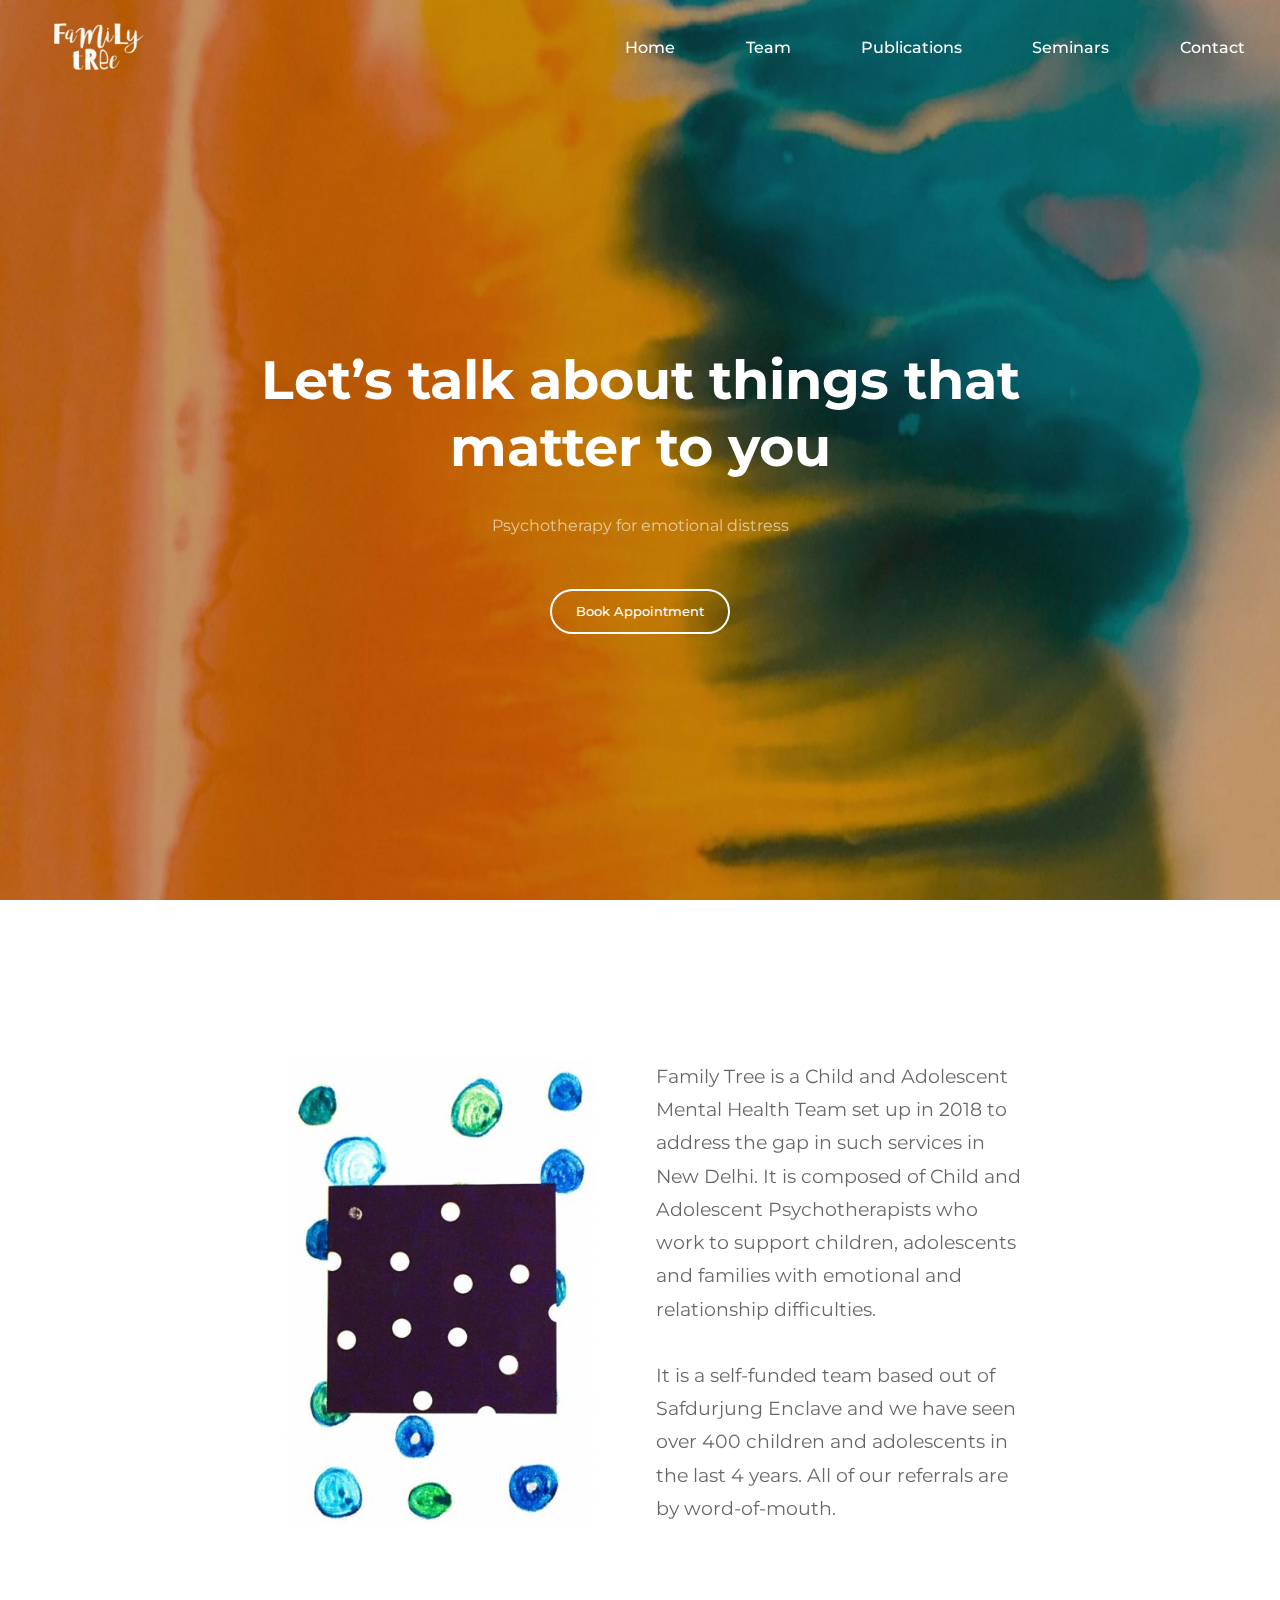
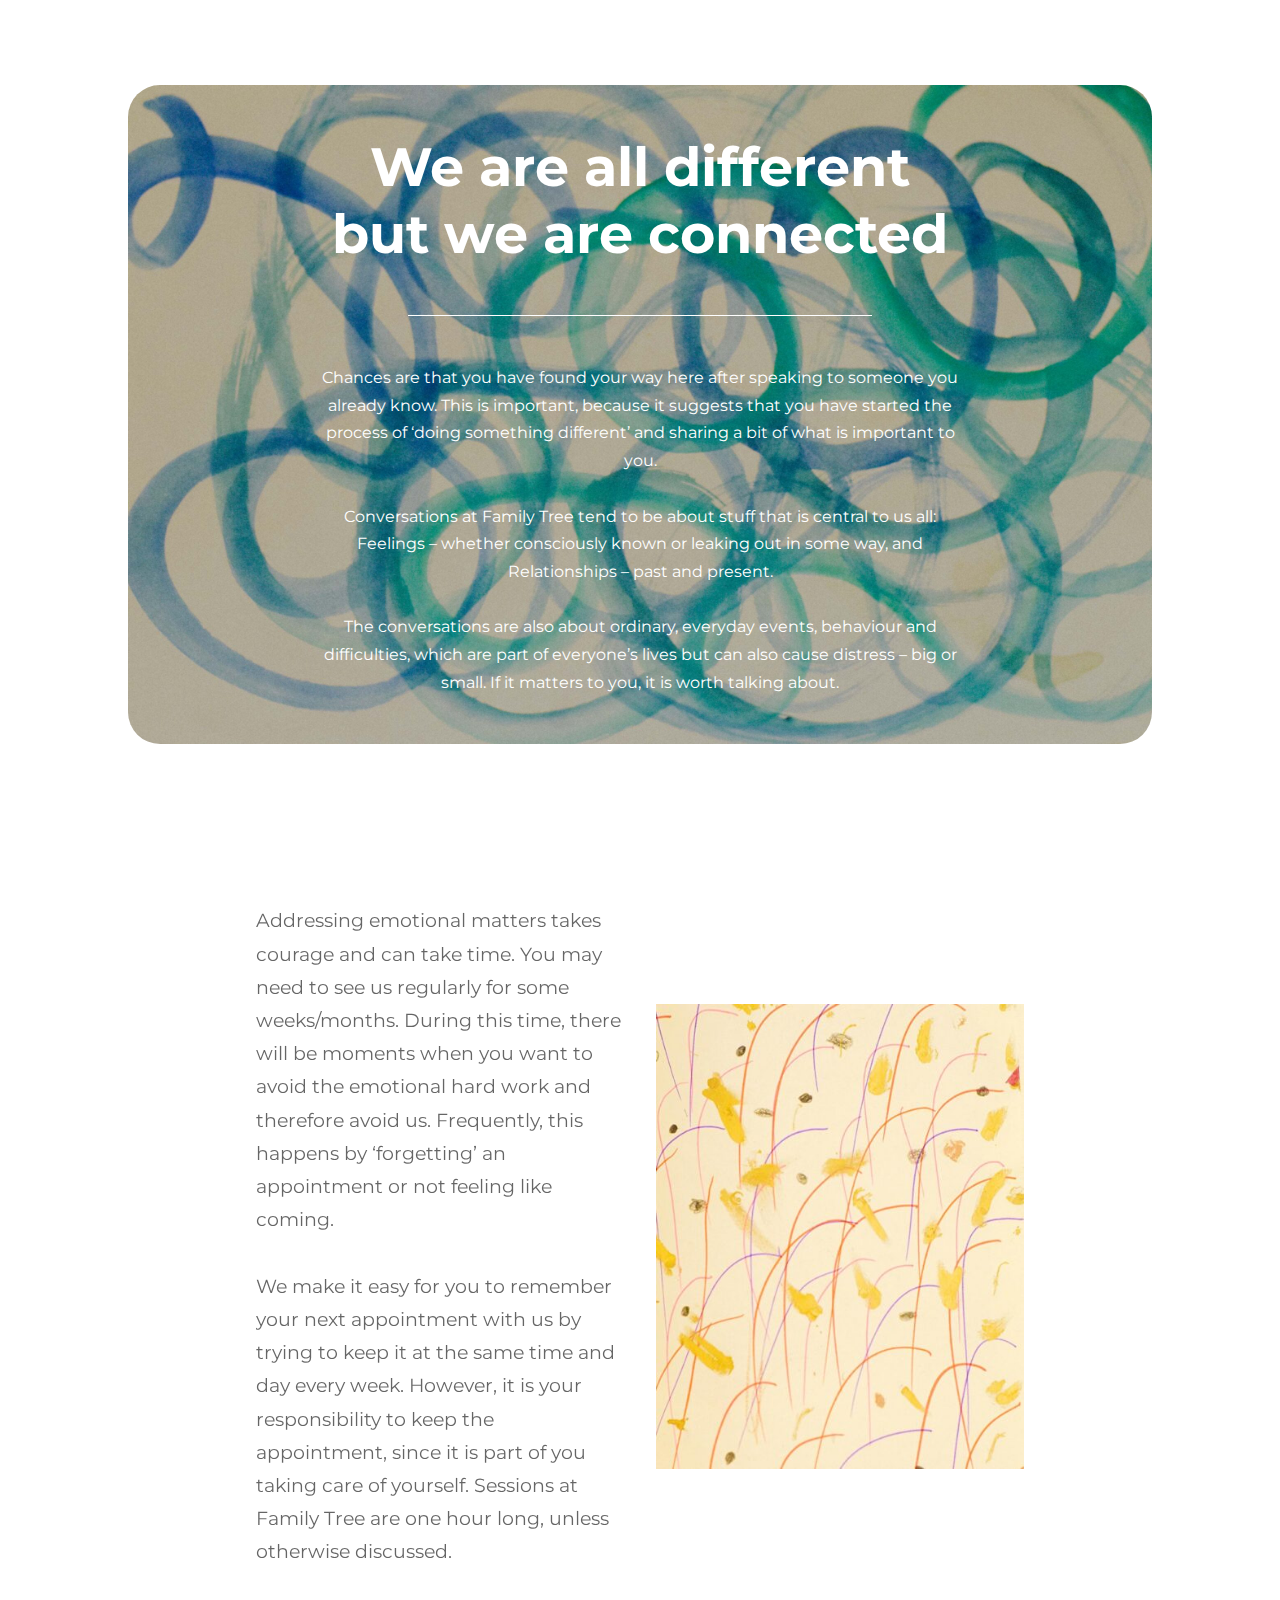
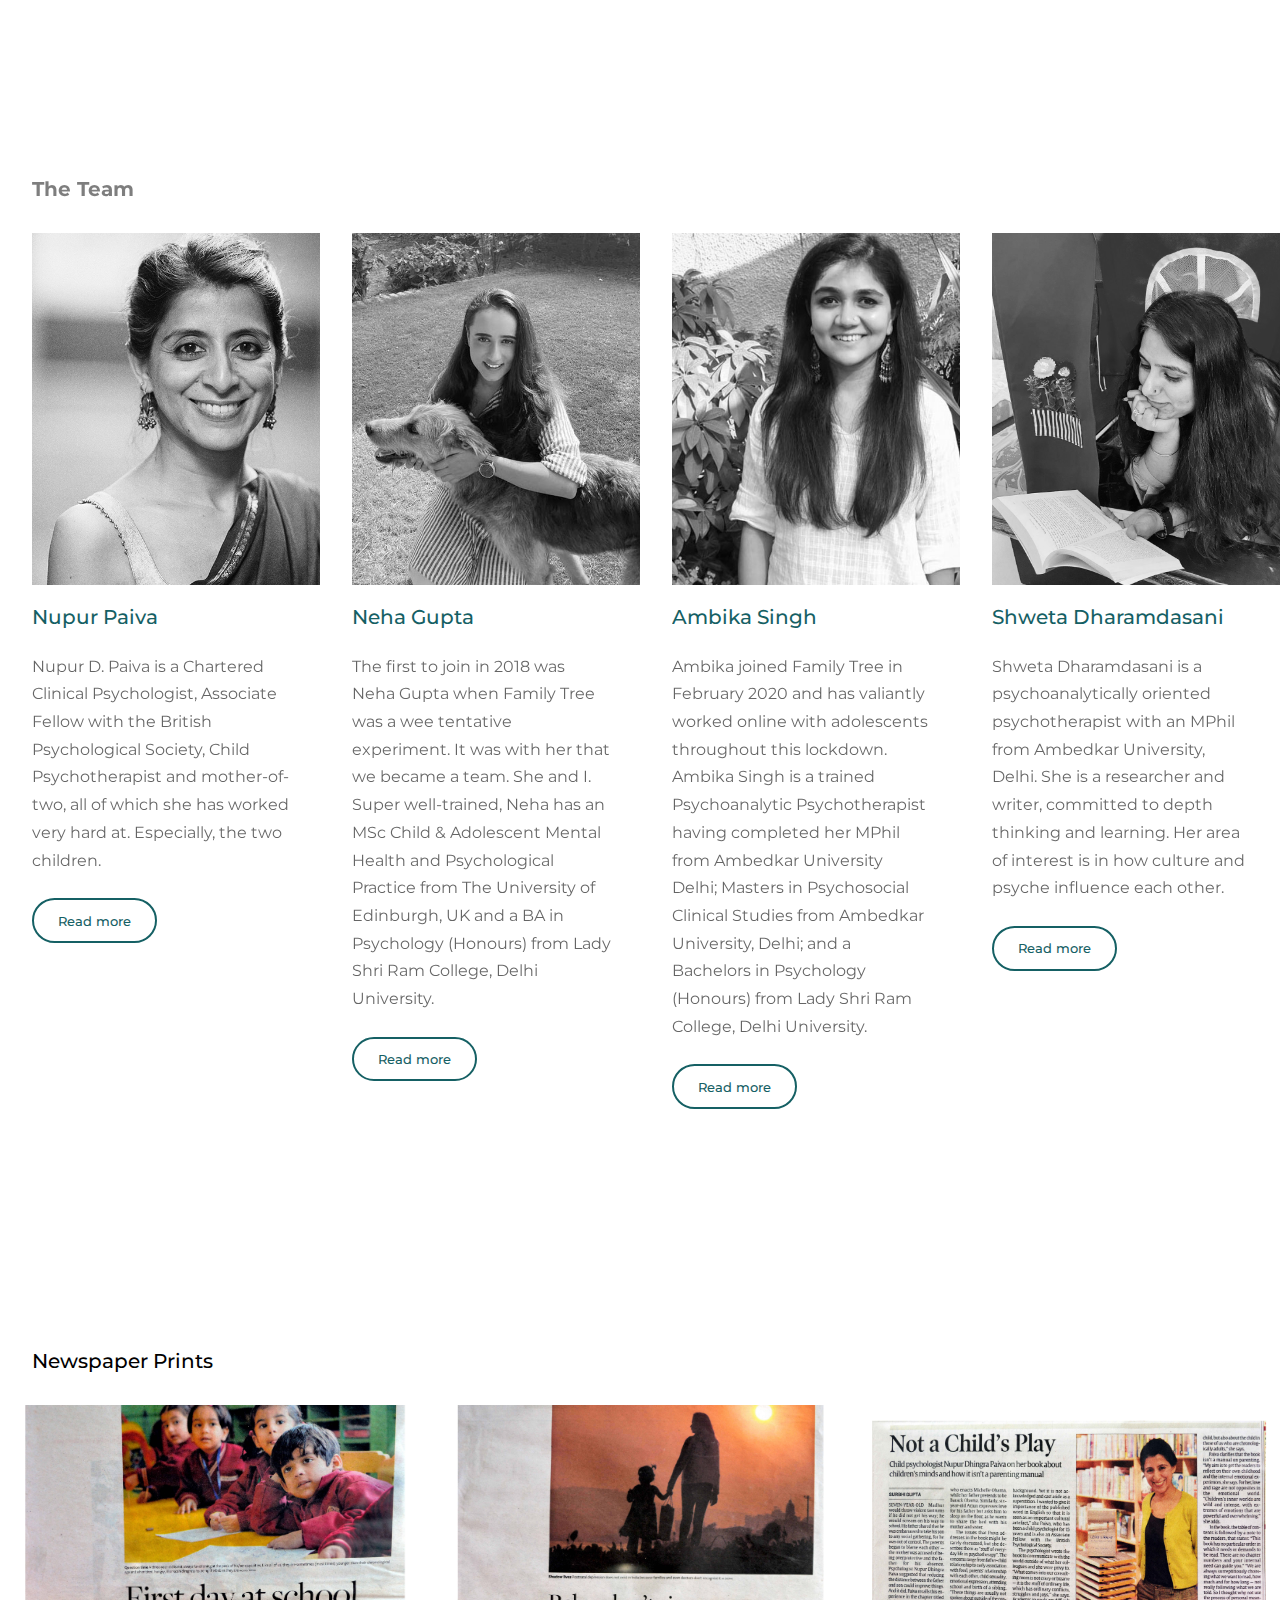
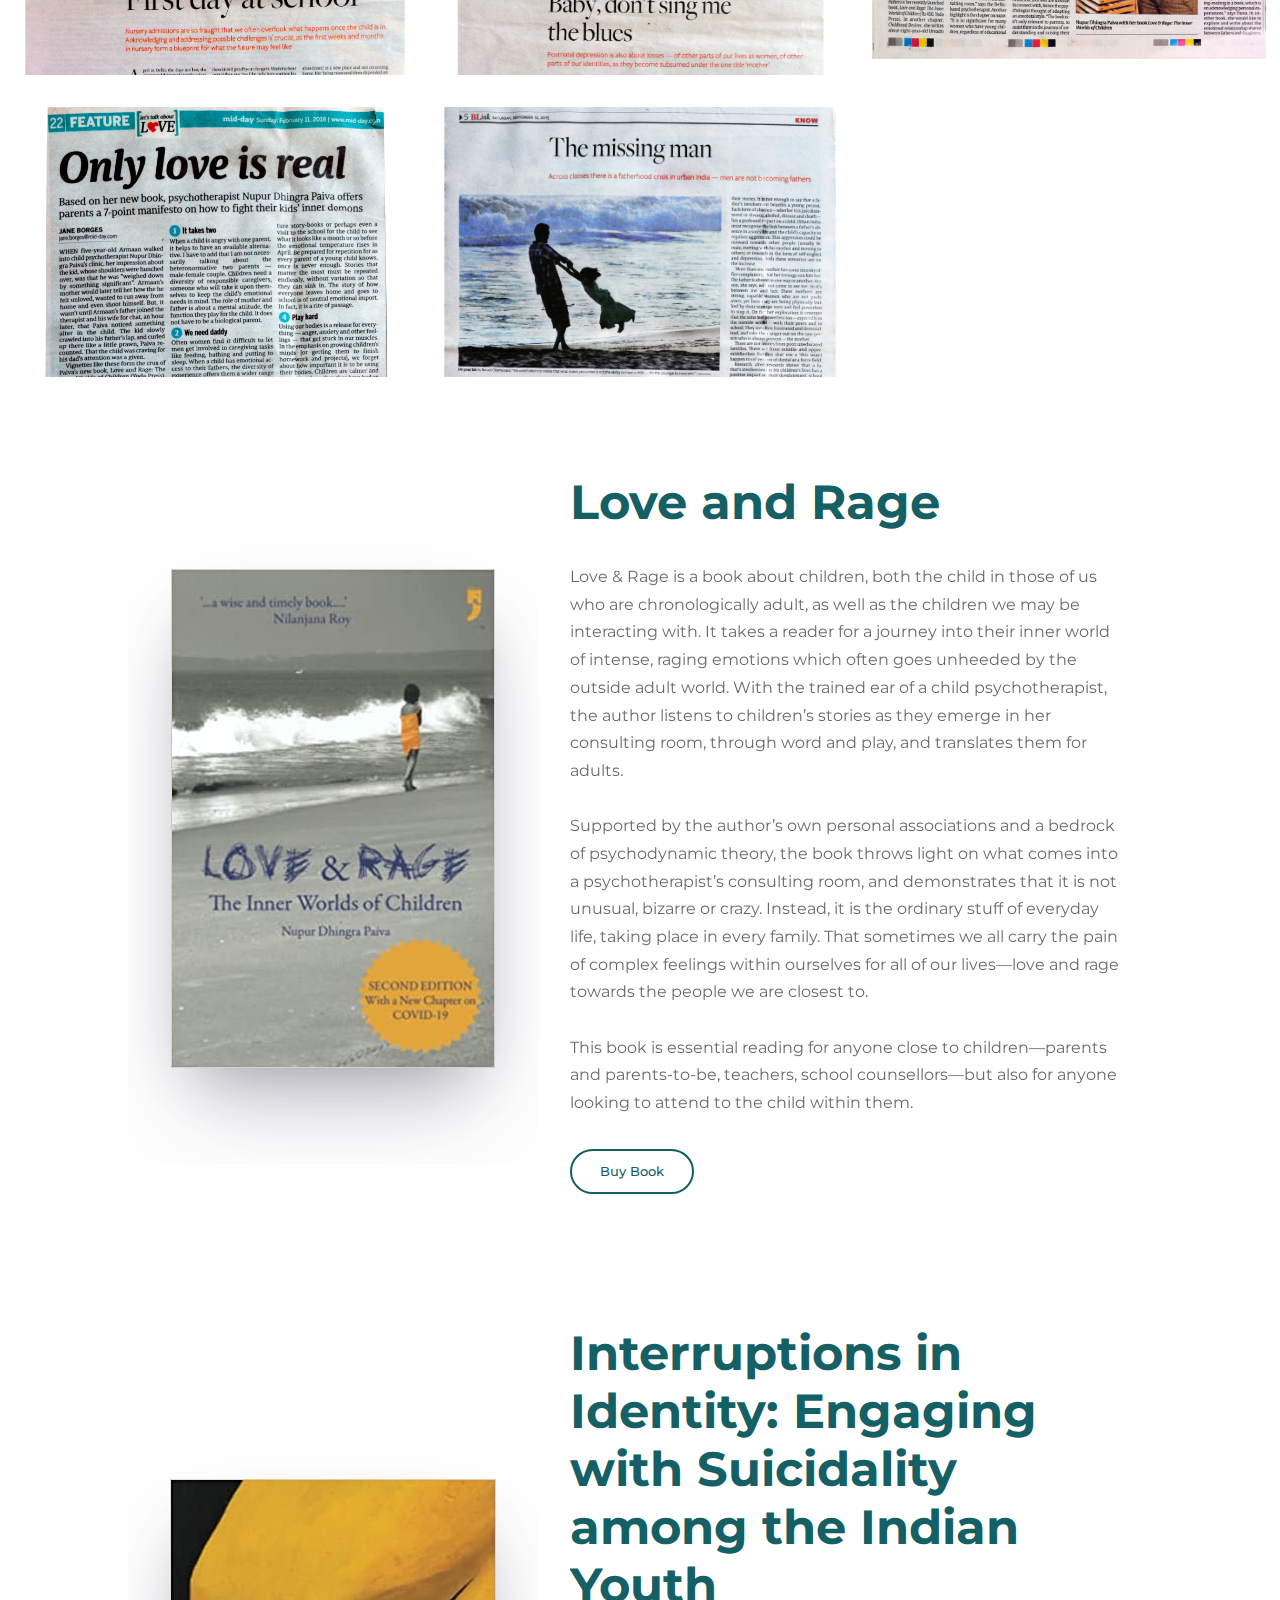
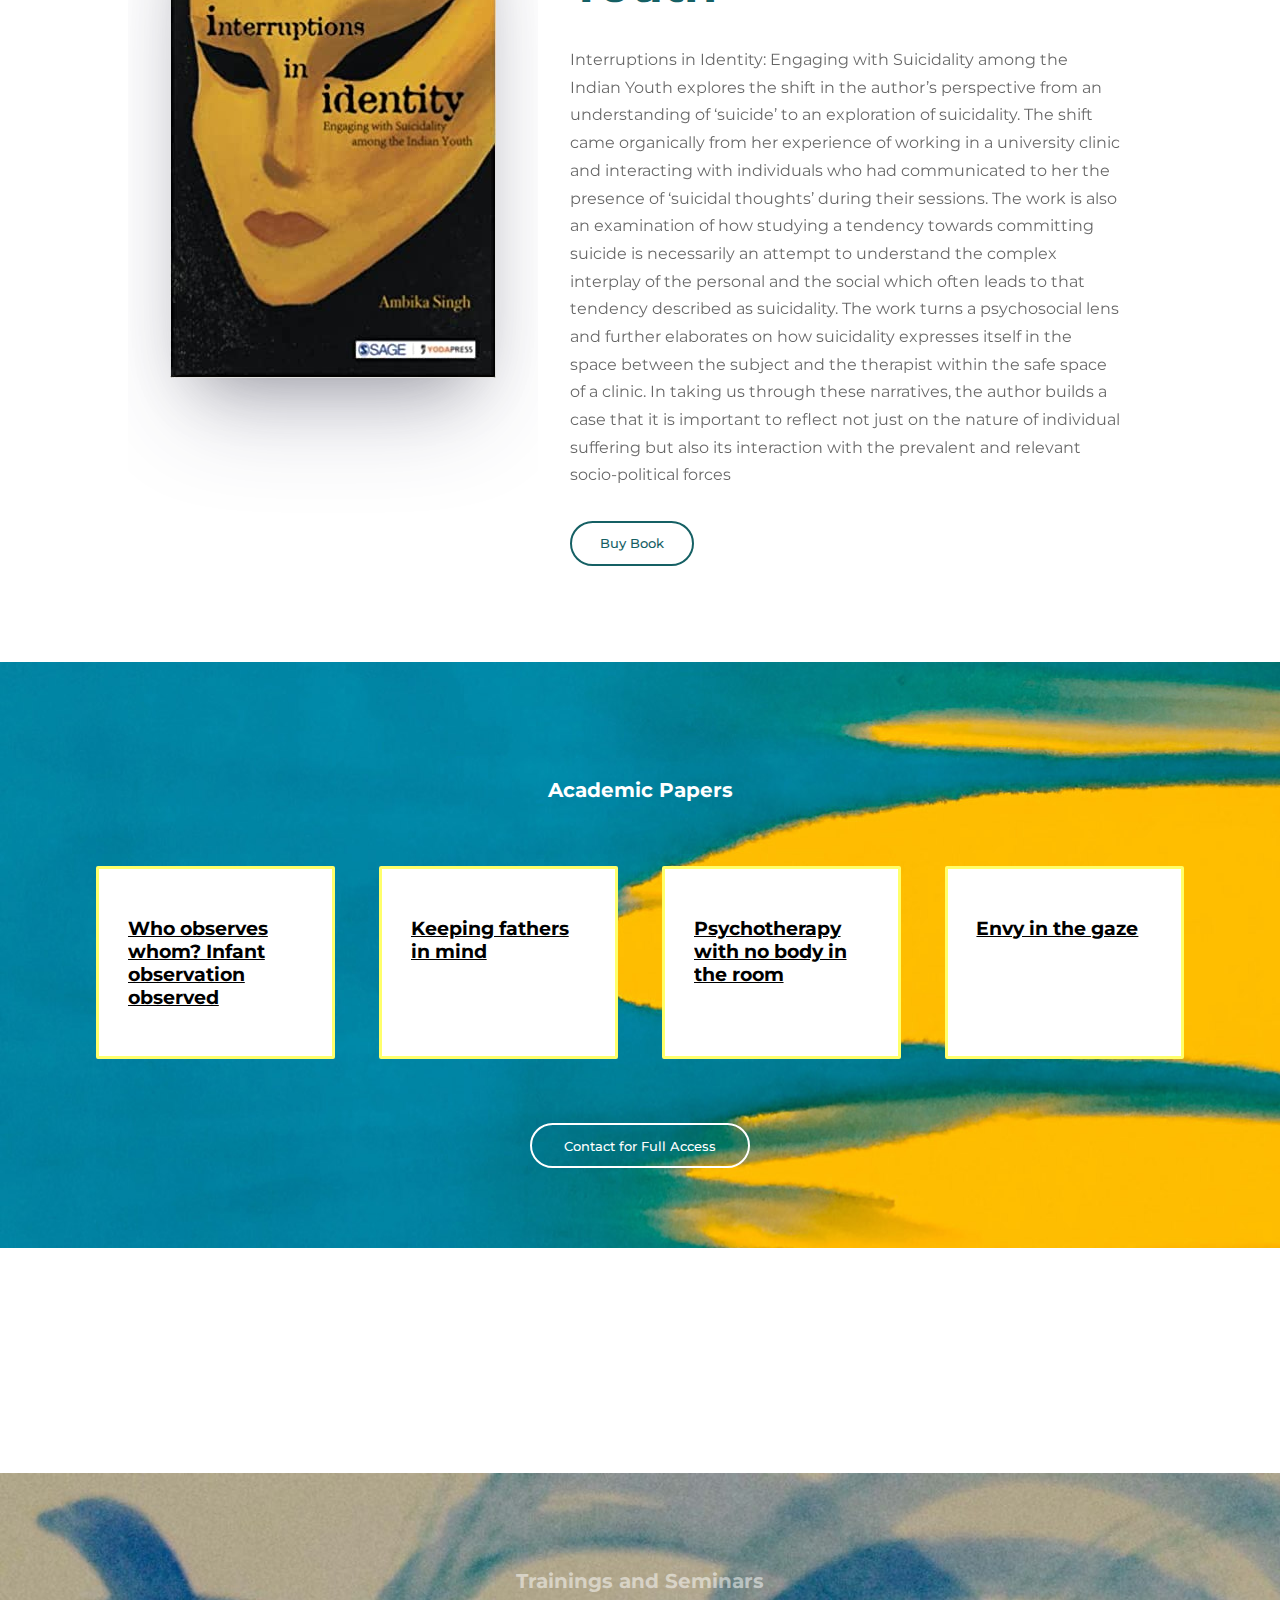
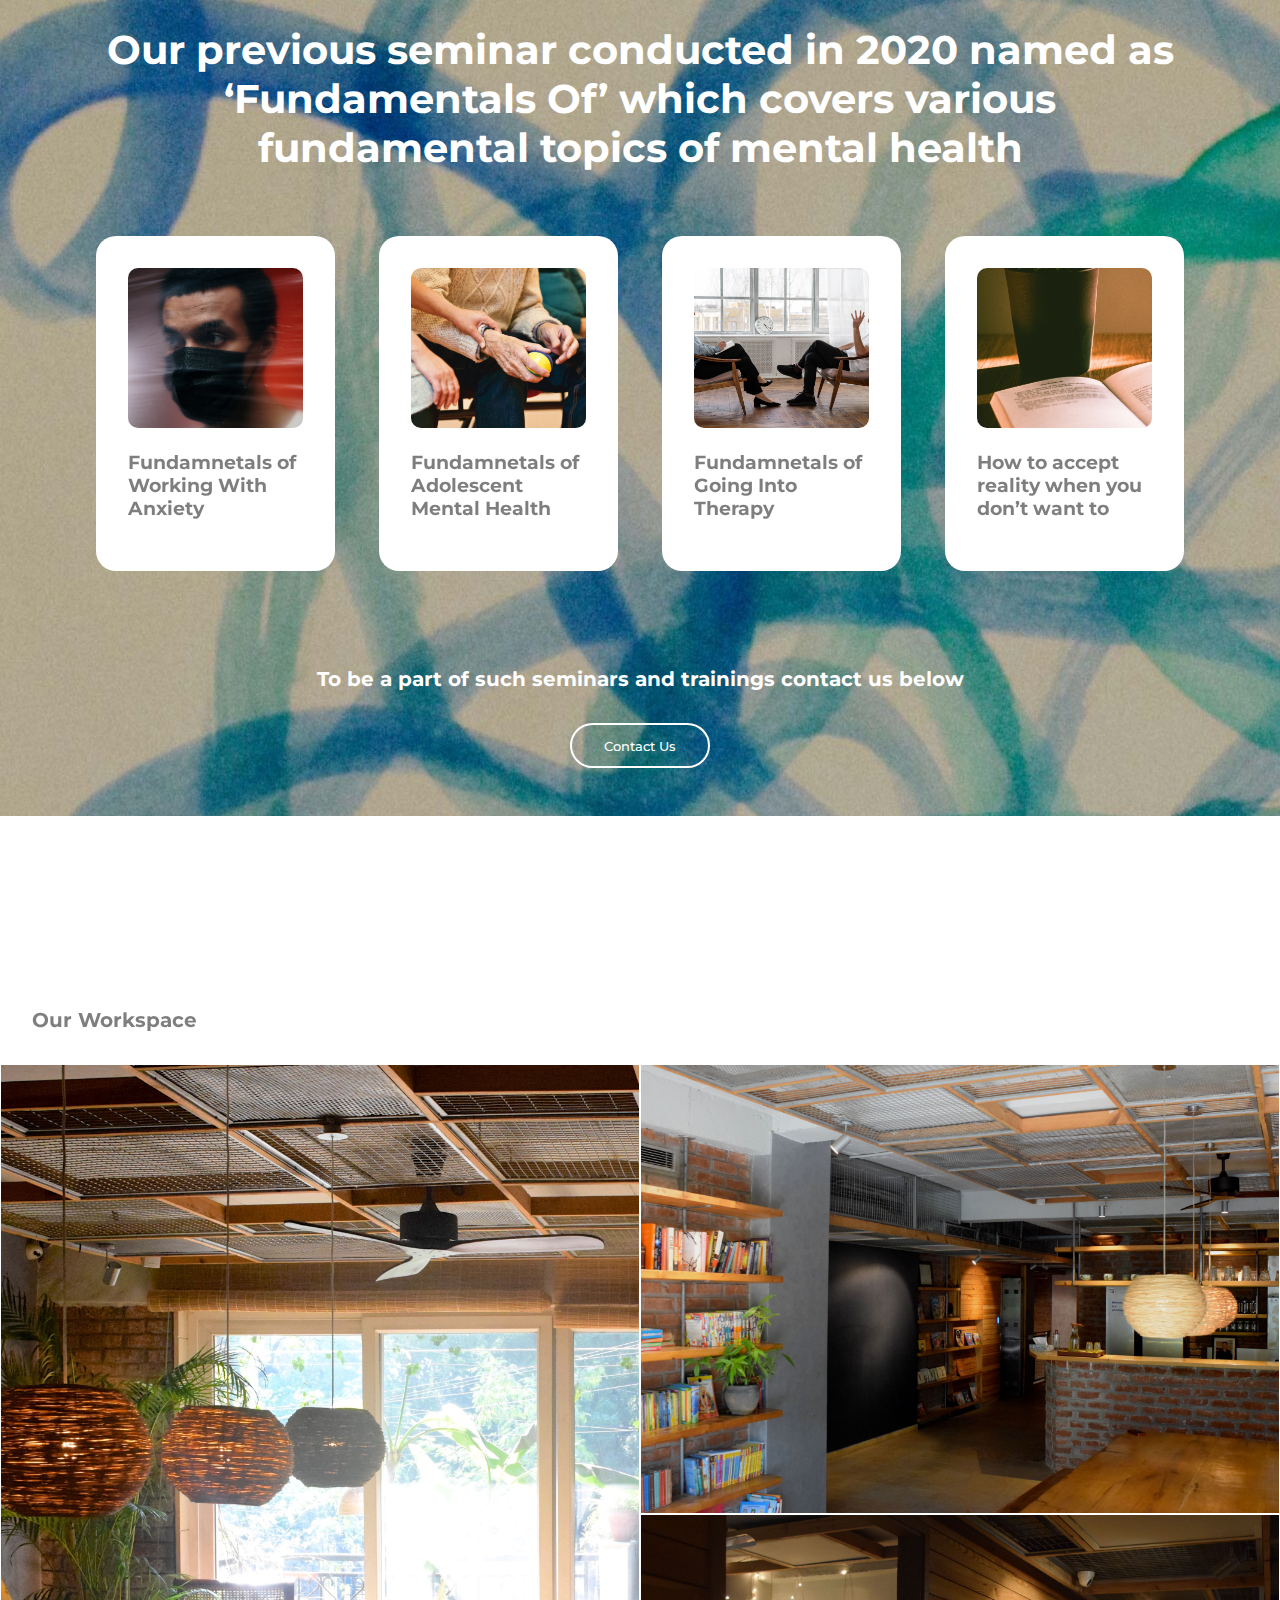
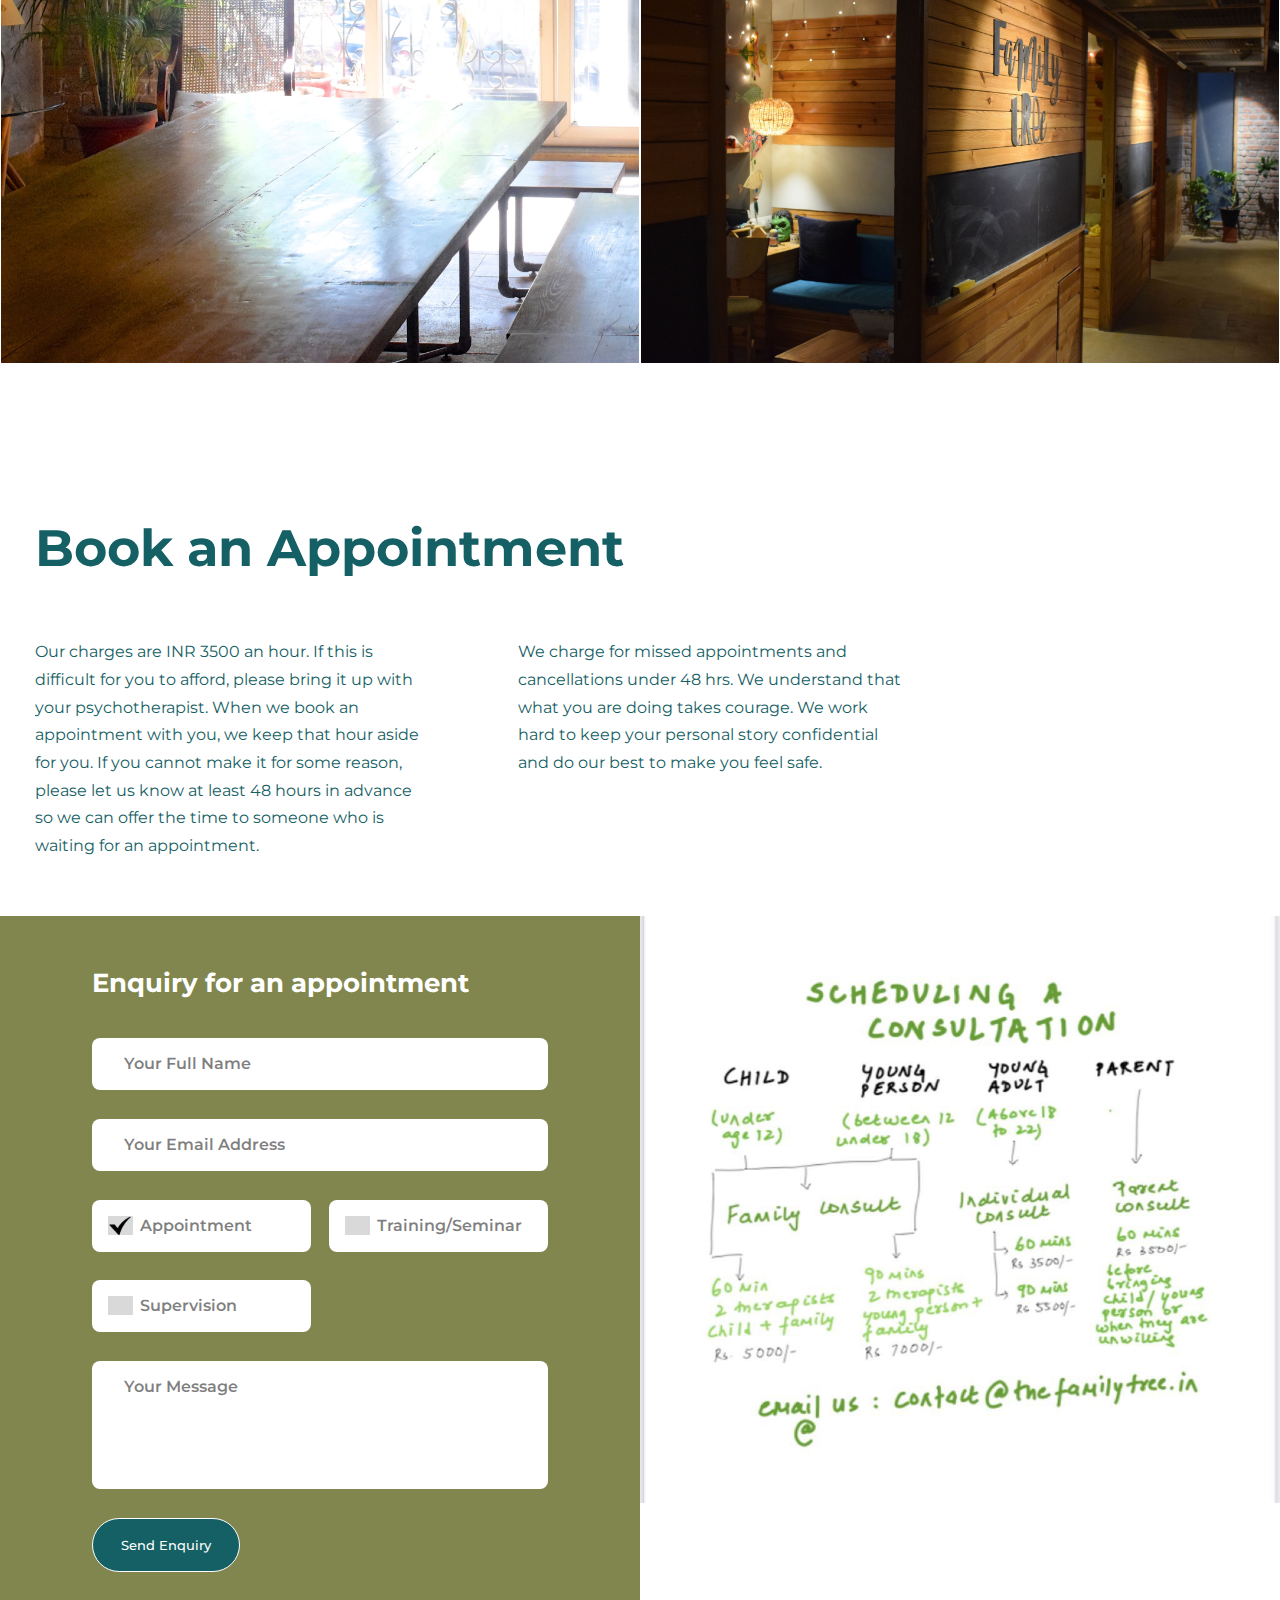
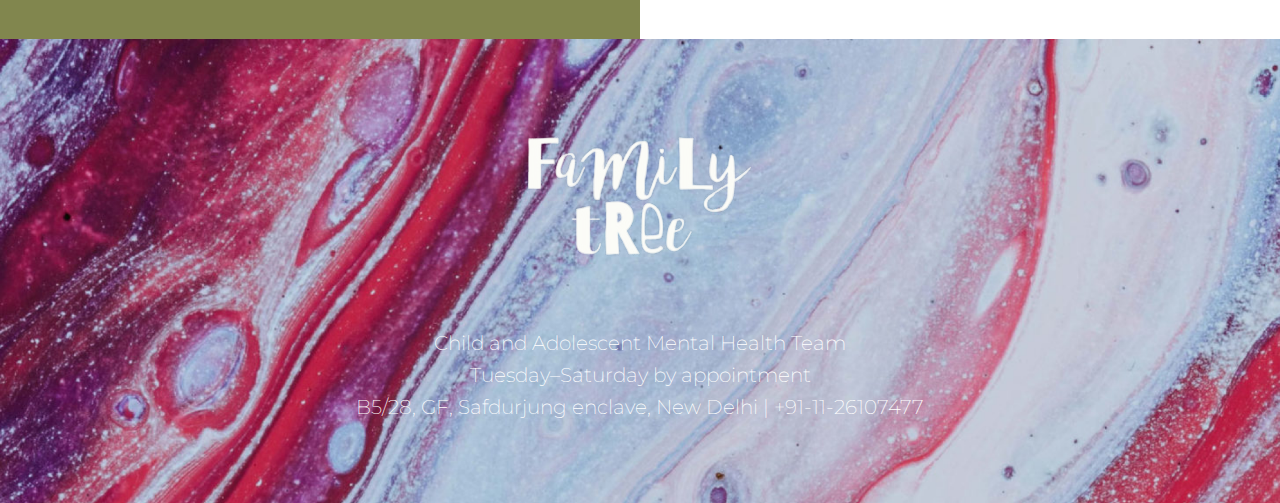
==== commit ee48ff05: "FInal Changes One Day Before Event" ====
--- a/index.html
+++ b/index.html
@@ -18,22 +18,24 @@
                 <a href="#home">Home</a>
             </li>
             <li>
-                <a href="#prints">Prints</a>
-            </li>
-            <li>
-                <a href="#book">Love & Rage</a>
-            </li>
-            <li>
-                <a href="#publications">Writings</a>
+                <a href="#team">Team</a>
+            </li>
+            <li>
+                <a href="#prints">Publications</a>
             </li>
             <li>
                 <a href="#seminars">Seminars</a>
             </li>
+            <li>
+                <a href="#appointments">Contact</a>
+            </li>
+            <!--
             <li>
                 <a href="#appointments">
                     <button class="btn-primary">Contact</button>
                 </a>
             </li>
+            -->
         </ul>
     </nav>
 
@@ -44,7 +46,7 @@
         </a>
         <div>
             <a href="#appointments">
-                <button class="btn-primary">Contact</button>
+                <button class="btn-outline">Contact</button>
             </a>
             <div class="menu-icon">
                 <div class="line"></div>
@@ -61,18 +63,19 @@
                 <a href="#home">Home</a>
             </li>
             <li class="mobile-link">
-                <a href="#prints">Prints</a>
+                <a href="#team">Team</a>
             </li>
             <li class="mobile-link"> 
-                <a href="#book">Love & Rage</a>
-            </li>
-            <li class="mobile-link">
-                <a href="#publications">Writings</a>
+                <a href="#prints">Publications</a>
             </li>
             <li class="mobile-link">
                 <a href="#seminars">Seminars</a>
             </li>
-            
+            <!--
+            <li class="mobile-link">
+                <a href="#seminars">Seminars</a>
+            </li>
+            -->
         </ul>
 
             <a href="#appointments" class="mobile-link">
@@ -85,7 +88,7 @@
 
         <div class="header-content">
             <h1>Let’s talk about things that matter to you</h1>
-            <p>counseling sessions for emotional and mental distress</p>
+            <p>Psychotherapy for emotional distress</p>
             <a href="#appointments">
                 <button class="btn-outline">Book Appointment</button>
             </a>
@@ -98,7 +101,7 @@
         <img src="/assets/image-3-452x570.jpg" alt="">
         <p>Family Tree is a Child and Adolescent Mental Health Team set up in 2018 to address the gap in such services in New Delhi. It is composed of Child and Adolescent Psychotherapists who work to support children, adolescents and families with emotional and relationship difficulties.
             <br><br>
-        It is a self-funded team based out of Safdurjung Enclave and we have seen over 150 children and adolescents in the last two years. All of our referrals are by word-of-mouth.</p>
+        It is a self-funded team based out of Safdurjung Enclave and we have seen over 400 children and adolescents in the last 4 years. All of our referrals are by word-of-mouth.</p>
     </section>
 
     <section class="connected container">
@@ -115,66 +118,6 @@
         <p>Addressing emotional matters takes courage and can take time. You may need to see us regularly for some weeks/months. During this time, there will be moments when you want to avoid the emotional hard work and therefore avoid us. Frequently, this happens by ‘forgetting’ an appointment or not feeling like coming. 
             <br><br>
         We make it easy for you to remember your next appointment with us by trying to keep it at the same time and day every week. However, it is your responsibility to keep the appointment, since it is part of you taking care of yourself. Sessions at Family Tree are one hour long, unless otherwise discussed.</p>
-    </section>
-
-    <section id="prints">
-        <h4>Newspaper Prints</h4>
-        <div class="prints">
-            <a href="/assets//newspapers/First-day-at-school.jpg" target="_blank"><div class="paper one"></div></a>
-            <a href="/assets/newspapers/don't sing.jpg" target="_blank"><div class="paper two"></div></a>
-            <a href="/assets/newspapers/Not a Child's Play.jpg" target="_blank"><div class="paper three"></div></a>
-            <a href="/assets/newspapers/only love is real.jpg" target="_blank"><div class="paper four"></div></a>
-            <a href="/assets/newspapers/sacn 1.jpg" target="_blank"><div class="paper five"></div></a>
-            <a href="/assets/newspapers/scan 2.jpg" target="_blank"><div class="paper six"></div></a>
-            <a href="/assets/newspapers/The Missing Man.jpg" target="_blank"><div class="paper seven"></div></a>
-        </div>
-    </section>
-
-    <section id="book" class="container">
-        <div class="book">
-            <img src="/assets/book.jpg" alt="">
-        </div>
-        <div class="content">
-            <h1>Love and Rage</h1>
-            <p>
-                Love & Rage is a book about children, both the child in those of us who are chronologically adult, as well as the children we may be interacting with. It takes a reader for a journey into their inner world of intense, raging emotions which often goes unheeded by the outside adult world. With the trained ear of a child psychotherapist, the author listens to children’s stories as they emerge in her consulting room, through word and play, and translates them for adults.
-                <br>
-                Supported by the author’s own personal associations and a bedrock of psychodynamic theory, the book throws light on what comes into a psychotherapist’s consulting room, and demonstrates that it is not unusual, bizarre or crazy. Instead, it is the ordinary stuff of everyday life, taking place in every family. That sometimes we all carry the pain of complex feelings within ourselves for all of our lives—love and rage towards the people we are closest to.
-                <br>
-                This book is essential reading for anyone close to children—parents and parents-to-be, teachers, school counsellors—but also for anyone looking to attend to the child within them.
-            </p>
-            <a href="https://www.amazon.in/Love-Rage-Inner-Worlds-Children/dp/9382579532" target="_blank">
-                <button class="btn-outline">Buy Book</button>
-            </a>
-        </div>
-    </section>
-
-    <section id="publications">
-        <h4>Writings and Publications</h4>
-        <div class="articles">
-            <div class="article">
-                <img src="/assets/covid.jpg" alt="">
-                <a href=""><h3>COVID-19: The Intersection of Physical and Mental Health</h3></a>
-            </div>
-            <div class="article">
-                <img src="/assets/seminars/adolescent.png" alt="">
-                <a href=""><h3>How to tell your parents you need help: </h3></a>
-            </div>
-            <div class="article">
-                <img src="/assets/seminars/therapy.png" alt="">
-                <a href=""><h3>5 things never to say to someone with a mental illness</h3></a>
-            </div>
-            <div class="article">
-                <img src="/assets/seminars/reality.png" alt="">
-                <a href=""><h3>How to accept reality when you don’t want to</h3></a>
-            </div>
-        </div>
-        <a href="">
-            <h1>Child Executive Control as a Moderator of the Longitudinal Association Between Sleep Problems and Subsequent Attention-Deficit/Hyperactivity Disorder Symptoms</h1>
-        </a>
-        
-        <h4 class="nupur">Nupur D Paiva</h4>
-        <button class="btn-outline">read research</button>
     </section>
 
     <section id="team">
@@ -198,30 +141,34 @@
                 <img src="/assets/Team/neha.jpg" alt="Neha Gupta">
                 <h2>Neha Gupta</h2>
                 <p class="neha-short-text" style="display: block;">
-                    The first to join in 2018 was Neha Gupta when Family Tree was a wee tentative experiment. It was with her that we became a team. She and I. Super well-trained, Neha has an MSc Child & Adolescent Mental Health and Psychological Practice from The University of Edinburgh, UK and a BA in Psychology.
+                    The first to join in 2018 was Neha Gupta when Family Tree was a wee tentative experiment. It was with her that we became a team. She and I. Super well-trained, Neha has an MSc Child & Adolescent Mental Health and Psychological Practice from The University of Edinburgh, UK and a BA in Psychology (Honours) from Lady Shri Ram College, Delhi University.
                 </p>
-                <p class="neha-full-text" style="display: none;">The first to join in 2018 was Neha Gupta when Family Tree was a wee tentative experiment. It was with her that we became a team. She and I. Super well-trained, Neha has an MSc Child & Adolescent Mental Health and Psychological Practice from The University of Edinburgh, UK and a BA in Psychology.
-                    <br>
-                She started Family Tree: Child and Adolescent Mental Health team, in 2018 in New Delhi. She taught ‘Infant Observation’ on the Psychotherapy training course at Ambedkar University, Delhi from 2012-2020. She is regularly invited to write articles on emotional and mental health for national dailies and for discussions on conference panels. You can find a lot of this through a google search.
-                    <br>    
-                In 2014 she decided to train further, especially on how to work with hard-to-engage-adolescents, anxiety and depression in young people. She completed a certification in Intensive Short Term Dynamic Psychotherapy. The process of this training took five years of consistent truth-facing and changed her life, making her more courageous. Now she is training others to work with this technique. She is the author of Love & Rage: The Inner Worlds of Children, which was published in 2017, which is very close to her heart and has a lot of detail on what psychotherapy with children looks like. Along with her husband, Richard Paiva, she is a co-founder of The Art of Sport – a development programme for girls, using sport and group therapy.
-                    <br>     
-                For her own energy and emotional balance, she likes to dance and though her motor coordination does not approve, she does not let that stop her.</p>
+                <p class="neha-full-text" style="display: none;">The first to join in 2018 was Neha Gupta when Family Tree was a wee tentative experiment. It was with her that we became a team. She and I. Super well-trained, Neha has an MSc Child & Adolescent Mental Health and Psychological Practice from The University of Edinburgh, UK and a BA in Psychology (Honours) from Lady Shri Ram College, Delhi University.
+                    <br>
+                    More than the fact that she is psychoanalytically trained at PTRC (Psychoanalytic Training and Research Centre), Mumbai, it is her natural empathy toward the emotional world of young humans that makes her an effective child psychotherapist.
+                    <br>
+                    She has worked with children and young adults for over 7 years in a variety of settings. She has also worked with children with special developmental needs.
+                    <br>
+                    Neha facilitates a group of girls between the ages 10-13 years at @artofsportindia too.
+                    <br>
+                    Neha’s first true love has always been animals. She’s a dog lover and is happy to spend the rest of her life being a Dog mom.</p>
                 <button class="btn-outline neha-btn">Read more</button>
             </div>
             <div class="member">
                 <img src="/assets/Team/ambika.jpg" alt="Ambika">
-                <h2>Ambika</h2>
+                <h2>Ambika Singh</h2>
                 <p class="ambika-short-text" style="display: block;">
-                    Ambika joined Family Tree in February 2020 and has valiantly worked online with adolescents throughout this lockdown. Ambika Singh is a trained Psychoanalytic Psychotherapist having completed her MPhil from Ambedkar University Delhi; Masters in Psychosocial Clinical Studies from Ambedkar University.
+                    Ambika joined Family Tree in February 2020 and has valiantly worked online with adolescents throughout this lockdown. Ambika Singh is a trained Psychoanalytic Psychotherapist having completed her MPhil from Ambedkar University Delhi; Masters in Psychosocial Clinical Studies from Ambedkar University, Delhi; and a Bachelors in Psychology (Honours) from Lady Shri Ram College, Delhi University.
                 </p>
-                <p class="ambika-full-text" style="display: none;">Ambika joined Family Tree in February 2020 and has valiantly worked online with adolescents throughout this lockdown. Ambika Singh is a trained Psychoanalytic Psychotherapist having completed her MPhil from Ambedkar University Delhi; Masters in Psychosocial Clinical Studies from Ambedkar University.
-                    <br>
-                She started Family Tree: Child and Adolescent Mental Health team, in 2018 in New Delhi. She taught ‘Infant Observation’ on the Psychotherapy training course at Ambedkar University, Delhi from 2012-2020. She is regularly invited to write articles on emotional and mental health for national dailies and for discussions on conference panels. You can find a lot of this through a google search.
-                    <br>    
-                In 2014 she decided to train further, especially on how to work with hard-to-engage-adolescents, anxiety and depression in young people. She completed a certification in Intensive Short Term Dynamic Psychotherapy. The process of this training took five years of consistent truth-facing and changed her life, making her more courageous. Now she is training others to work with this technique. She is the author of Love & Rage: The Inner Worlds of Children, which was published in 2017, which is very close to her heart and has a lot of detail on what psychotherapy with children looks like. Along with her husband, Richard Paiva, she is a co-founder of The Art of Sport – a development programme for girls, using sport and group therapy.
-                    <br>     
-                For her own energy and emotional balance, she likes to dance and though her motor coordination does not approve, she does not let that stop her.</p>
+                <p class="ambika-full-text" style="display: none;">Ambika joined Family Tree in February 2020 and has valiantly worked online with adolescents throughout this lockdown. Ambika Singh is a trained Psychoanalytic Psychotherapist having completed her MPhil from Ambedkar University Delhi; Masters in Psychosocial Clinical Studies from Ambedkar University, Delhi; and a Bachelors in Psychology (Honours) from Lady Shri Ram College, Delhi University.
+                    <br>
+                    She has worked in places few dare to tread - mental health centres in university settings. She has borne the red-tape, the senior administration who don’t understand the emotional issues of young people, the high rates of self harm and suicidal thoughts in her clients.
+                    <br>
+                    At Family Tree we are grateful to Ambika for her experience and commitment to working on the darkest of real subjects - understanding ‘suicidality’ and its representations in the Indian context.
+                    <br>
+                    She is occasionally frightened of working with small kids though - and we are helping her get over that .
+                    <br>
+                    When she isn’t working, she can be found dancing to 90s music or talking to her plants.</p>
                 <button class="btn-outline ambika-btn">Read more</button>
             </div>
             <div class="member">
@@ -232,15 +179,97 @@
                 </p>
                 <p class="shweta-full-text" style="display: none;">Shweta Dharamdasani is a psychoanalytically oriented psychotherapist with an MPhil from Ambedkar University, Delhi. She is a researcher and writer, committed to depth thinking and learning. Her area of interest is in how culture and psyche influence each other.
                     <br>
-                She started Family Tree: Child and Adolescent Mental Health team, in 2018 in New Delhi. She taught ‘Infant Observation’ on the Psychotherapy training course at Ambedkar University, Delhi from 2012-2020. She is regularly invited to write articles on emotional and mental health for national dailies and for discussions on conference panels. You can find a lot of this through a google search.
-                    <br>    
-                In 2014 she decided to train further, especially on how to work with hard-to-engage-adolescents, anxiety and depression in young people. She completed a certification in Intensive Short Term Dynamic Psychotherapy. The process of this training took five years of consistent truth-facing and changed her life, making her more courageous. Now she is training others to work with this technique. She is the author of Love & Rage: The Inner Worlds of Children, which was published in 2017, which is very close to her heart and has a lot of detail on what psychotherapy with children looks like. Along with her husband, Richard Paiva, she is a co-founder of The Art of Sport – a development programme for girls, using sport and group therapy.
-                    <br>     
-                For her own energy and emotional balance, she likes to dance and though her motor coordination does not approve, she does not let that stop her.</p>
+                    Shweta has also been trained at Antarnaad foundation, Ahmadabad for a year and is a RCI certified Rehabilitation Psychologist, all of which makes her a highly prized clinician.
+                    <br>
+                    Shweta finds it very easy to connect with children and happily joins in the fitness group activities while she facilitates a group at @artofsportindia which she is missing terribly during the lockdown even though it is now online.
+                    <br>
+                    Recently she has also been working towards building a vocabulary for doing psychoanalysis in Hindi - an attempt to take psychoanalysis beyond the clinic and the elite, thereby making it more accessible.
+                    <br>
+                    Much like the children she works with through play and stories, Shweta enjoys craft activities-making things out of waste material and scrap. What we appreciate the most though is what she makes out of the distress, anxiety and silence that she works with in her young clients.</p>
                 <button class="btn-outline shweta-btn">Read more</button>
             </div>
         </div>
     </section>
+
+    <!--PUBLICATIONS -->
+
+    <section id="prints">
+        <h4>Newspaper Prints</h4>
+        <div class="prints">
+            <a href="/prints/one.html" target="_blank"><div class="paper one"></div></a>
+            <a href="/prints/two.html" target="_blank"><div class="paper two"></div></a>
+            <a href="/prints/three.html" target="_blank"><div class="paper three"></div></a>
+            <a href="/prints/four.html" target="_blank"><div class="paper four"></div></a>
+            <a href="/prints/five.html" target="_blank"><div class="paper seven"></div></a>
+        </div>
+    </section>
+
+    <section id="bookid" class="book-container container">
+        <div class="book">
+            <img src="/assets/book.jpg" alt="">
+        </div>
+        <div class="content">
+            <h1>Love and Rage</h1>
+            <p>
+                Love & Rage is a book about children, both the child in those of us who are chronologically adult, as well as the children we may be interacting with. It takes a reader for a journey into their inner world of intense, raging emotions which often goes unheeded by the outside adult world. With the trained ear of a child psychotherapist, the author listens to children’s stories as they emerge in her consulting room, through word and play, and translates them for adults.
+                <br><br>
+                Supported by the author’s own personal associations and a bedrock of psychodynamic theory, the book throws light on what comes into a psychotherapist’s consulting room, and demonstrates that it is not unusual, bizarre or crazy. Instead, it is the ordinary stuff of everyday life, taking place in every family. That sometimes we all carry the pain of complex feelings within ourselves for all of our lives—love and rage towards the people we are closest to.
+                <br><br>
+                This book is essential reading for anyone close to children—parents and parents-to-be, teachers, school counsellors—but also for anyone looking to attend to the child within them.
+            </p>
+            <a href="https://www.amazon.in/Love-Rage-Inner-Worlds-Children/dp/9382579303" target="_blank">
+                <button class="btn-outline">Buy Book</button>
+            </a>
+        </div>
+    </section>
+    <section class="book-container container">
+        <div class="book">
+            <img src="/assets/book-2.jpg" alt="">
+        </div>
+        <div class="content">
+            <h1>Interruptions in Identity: Engaging with Suicidality among the Indian Youth</h1>
+            <p>
+                Interruptions in Identity: Engaging with Suicidality among the Indian Youth explores the shift in the author’s perspective from an understanding of ‘suicide’ to an exploration of suicidality. The shift came organically from her experience of working in a university clinic and interacting with individuals who had communicated to her the presence of ‘suicidal thoughts’ during their sessions. The work is also an examination of how studying a tendency towards committing suicide is necessarily an attempt to understand the complex interplay of the personal and the social which often leads to that tendency described as suicidality. The work turns a psychosocial lens and further elaborates on how suicidality expresses itself in the space between the subject and the therapist within the safe space of a clinic. In taking us through these narratives, the author builds a case that it is important to reflect not just on the nature of individual suffering but also its interaction with the prevalent and relevant socio-political forces
+            </p>
+            <a href="https://amzn.eu/d/fTWDnwv" target="_blank">
+                <button class="btn-outline">Buy Book</button>
+            </a>
+        </div>
+    </section>
+
+    <section id="publications">
+        <h4>Academic Papers</h4>
+        <div class="articles">
+            <div class="article">
+                <!--<img src="/assets/covid.jpg" alt="">-->
+                <a href="http://dx.doi.org/10.1080/13698036.2014.892728" target="_blank"><h3>Who observes whom? Infant observation observed</h3></a>
+            </div>
+            <div class="article">
+                <!--<img src="/assets/seminars/adolescent.png" alt="">-->
+                <a href="http://dx.doi.org/10.1080/0075417X.2016.1191199" target="_blank"><h3>Keeping fathers in mind</h3></a>
+            </div>
+            <div class="article">
+                <!--<img src="/assets/seminars/therapy.png" alt="">-->
+                <a href="https://doi.org/10.1080/0075417X.2021.1900331" target="_blank"><h3>Psychotherapy with no body in the room</h3></a>
+            </div>
+            <div class="article">
+                <!--<img src="/assets/seminars/reality.png" alt="">-->
+                <a href="https://doi.org/10.1080/13698036.2021.1953395" target="_blank"><h3>Envy in the gaze</h3></a>
+            </div>
+        </div>
+        <!--
+        <a href="">
+            <h1>Child Executive Control as a Moderator of the Longitudinal Association Between Sleep Problems and Subsequent Attention-Deficit/Hyperactivity Disorder Symptoms</h1>
+        </a>
+        
+        <h4 class="nupur">Nupur D Paiva</h4>
+        -->
+        <a href="#appointments">
+            <button class="btn-outline">Contact for Full Access</button>
+        </a>
+    </section>
+
+    
 
     <section id="seminars">
         <h4>Trainings and Seminars</h4>
@@ -278,7 +307,6 @@
             <div class="img two"></div>
             <div class="img three"></div>
         </div>
-        
     </section>
 
     <section id="appointments">
@@ -326,7 +354,9 @@
                     <button type="submit" class="btn-primary">Send Enquiry</button>
                 </form>
             </div>
-            <div class="img-area"></div>
+            <div class="img-area">
+                <img src="/assets/appointments.jpeg" alt="">
+            </div>
         </div>
     </section>
 
@@ -338,7 +368,10 @@
             Tuesday–Saturday by appointment <br>
             B5/28, GF, Safdurjung enclave, New Delhi | +91-11-26107477</h3>
     </section>
+
     <script src="script.js" defer async></script>
+
+   
 
 </body>
 </html>--- a/style.css
+++ b/style.css
@@ -1,4 +1,4 @@
-@import url("https://fonts.googleapis.com/css2?family=Montserrat:wght@500;700&display=swap");
+@import url("https://fonts.googleapis.com/css2?family=Montserrat:wght@500&display=swap");
 *, html, body {
   margin: 0;
   padding: 0;
@@ -22,6 +22,11 @@
     width: 90%;
   }
 }
+@media screen and (min-width: 600px) and (max-width: 1100px) {
+  .container {
+    width: 90%;
+  }
+}
 
 .btn-primary {
   min-width: 72px;
@@ -30,7 +35,7 @@
   box-sizing: content-box;
   background-color: #fff;
   color: var(--primary);
-  font-weight: 700;
+  font-weight: 500;
   border: 3px solid var(--primary);
   border-radius: 52px;
 }
@@ -102,7 +107,7 @@
   margin-left: 2.2rem;
 }
 nav .logo img {
-  width: 6rem;
+  width: 8rem;
 }
 nav ul {
   list-style: none;
@@ -116,14 +121,30 @@
 nav ul li a {
   text-decoration: none !important;
   color: #fff;
+  font-weight: 500;
+}
+@media screen and (min-width: 600px) and (max-width: 1100px) {
+  nav ul li {
+    margin-inline: 1.6rem;
+  }
 }
 nav ul li:nth-child(1) {
   margin-inline: 0;
   margin-right: 2.2rem;
 }
-nav ul li:nth-child(5) {
-  margin-inline: 0;
+@media screen and (min-width: 600px) and (max-width: 1100px) {
+  nav ul li:nth-child(1) {
+    margin-right: 1.6rem;
+  }
+}
+nav ul li:nth-child(4) {
+  padding-inline: 0;
   margin-left: 2.2rem;
+}
+@media screen and (min-width: 600px) and (max-width: 1100px) {
+  nav ul li:nth-child(4) {
+    margin-left: 1.6rem;
+  }
 }
 
 .navbar-scrolled {
@@ -145,36 +166,36 @@
   position: fixed;
   z-index: 100;
   width: 100%;
+  padding: 24px;
+  justify-content: space-between;
+  align-items: center;
+}
+.navbar img {
+  height: 48px;
+}
+.navbar div {
+  display: flex;
+  justify-content: space-between;
+  align-items: center;
+}
+.navbar .menu-icon {
+  height: 28px;
+  width: 42px;
+  display: flex;
+  margin-left: 20px;
+  flex-direction: column;
+  justify-content: space-between;
+}
+.navbar .menu-icon .line {
+  background-color: #fff;
+  width: 100%;
+  height: 4px;
+  border-radius: 2px;
 }
 @media (max-width: 600px) {
   .navbar {
     display: block;
-    padding: 24px;
     display: flex;
-    justify-content: space-between;
-    align-items: center;
-  }
-  .navbar img {
-    height: 48px;
-  }
-  .navbar div {
-    display: flex;
-    justify-content: space-between;
-    align-items: center;
-  }
-  .navbar .menu-icon {
-    height: 28px;
-    width: 42px;
-    display: flex;
-    margin-left: 20px;
-    flex-direction: column;
-    justify-content: space-between;
-  }
-  .navbar .menu-icon .line {
-    background-color: #fff;
-    width: 100%;
-    height: 4px;
-    border-radius: 2px;
   }
 }
 
@@ -261,6 +282,7 @@
 #sidebar button {
   display: block;
   margin-inline: auto !important;
+  padding: 4px 20px;
 }
 #sidebar a {
   text-decoration: none !important;
@@ -293,12 +315,22 @@
     padding-top: 2rem;
   }
 }
+@media screen and (min-width: 600px) and (max-width: 1100px) {
+  header .header-content {
+    width: 80%;
+  }
+}
 header .header-content h1 {
   font-size: 3.4rem;
 }
 @media (max-width: 600px) {
   header .header-content h1 {
     font-size: 2.5rem;
+  }
+}
+@media screen and (min-width: 600px) and (max-width: 1100px) {
+  header .header-content h1 {
+    font-size: 4.5rem;
   }
 }
 header .header-content p {
@@ -312,8 +344,21 @@
     width: 90%;
   }
 }
+@media screen and (min-width: 600px) and (max-width: 1100px) {
+  header .header-content p {
+    width: 80%;
+    font-size: 1.6rem;
+  }
+}
 header .header-content button {
   margin-block: 1rem;
+}
+@media screen and (min-width: 600px) and (max-width: 1100px) {
+  header .header-content button {
+    font-size: 1.6rem;
+    padding-inline: 36px;
+    padding-block: 12px;
+  }
 }
 
 .info {
@@ -330,6 +375,11 @@
     width: 90%;
     flex-direction: column;
     margin-block: 24px;
+  }
+}
+@media screen and (min-width: 600px) and (max-width: 1100px) {
+  .info {
+    width: 90%;
   }
 }
 .info img {
@@ -414,6 +464,84 @@
   }
 }
 
+#team {
+  padding-block: 2rem;
+  padding-bottom: 6rem;
+}
+#team h4 {
+  width: 80%;
+  -webkit-margin-start: 2rem;
+          margin-inline-start: 2rem;
+  padding-block: 2rem;
+  opacity: 0.5;
+  font-size: 20px;
+}
+#team .members {
+  --gap: 2rem;
+  --gap-mobile: 24px;
+  width: 100%;
+  display: flex;
+  gap: var(--gap);
+  overflow-x: scroll;
+  scroll-snap-type: x mandatory;
+  scroll-padding: var(--gap);
+  padding-bottom: 3rem;
+  justify-content: center;
+}
+@media (max-width: 600px) {
+  #team .members {
+    overflow-x: scroll;
+    justify-content: flex-start;
+  }
+}
+@media screen and (min-width: 600px) and (max-width: 1100px) {
+  #team .members {
+    flex-wrap: wrap;
+  }
+}
+@media (max-width: 600px) {
+  #team .members .member {
+    width: 50vw;
+    overflow: visible;
+    overflow-x: visible;
+  }
+}
+#team .members .member img {
+  width: 22rem; /* Safari 6.0 - 9.0 */
+  filter: grayscale(100%);
+}
+@media (max-width: 600px) {
+  #team .members .member img {
+    width: 50vw;
+  }
+}
+#team .members .member h2 {
+  color: var(--primary);
+  -webkit-padding-before: 1rem;
+          padding-block-start: 1rem;
+  font-size: 1.25rem;
+  font-weight: 500;
+}
+#team .members .member p {
+  width: 90% !important;
+  max-width: 20rem;
+  padding-block: 1.5rem;
+}
+#team .members .member button {
+  color: var(--primary);
+  border: 2px solid var(--primary);
+  padding-block: 0.15rem;
+}
+#team .members .member:nth-child(1) {
+  margin-left: var(--gap);
+}
+#team .members > * {
+  scroll-snap-align: start;
+}
+#team ::-webkit-scrollbar {
+  display: none;
+}
+
 #prints {
   padding-block: 2rem;
   -webkit-padding-before: 4rem;
@@ -426,6 +554,7 @@
           margin-inline-start: 2rem;
   padding-block: 2rem;
   font-size: 20px;
+  font-weight: 500;
 }
 @media (max-width: 600px) {
   #prints h4 {
@@ -440,6 +569,15 @@
   flex-direction: row;
   flex-wrap: wrap;
   width: 100%;
+  /*
+  .five{
+      background-image: url('assets/newspapers/sacn\ 1.jpg');
+      background-position: 0% 10%;
+  }
+  .six{
+      background-image: url('assets/newspapers/scan\ 2.jpg');
+      background-position: 0% 30%;
+  }*/
 }
 @media (max-width: 600px) {
   #prints .prints {
@@ -458,21 +596,24 @@
     width: 50%;
   }
 }
+#prints .prints a h3 {
+  font-weight: 200;
+}
 #prints .prints .paper {
   width: 100%;
   height: 100%;
-  background-image: url("assets/newspapers/First-day-at-school.jpg");
+  background-image: url("assets/newspapers/compressed/First-day-at-school.jpg");
   background-size: cover;
   background-position: 0% 30%;
   overflow-y: hidden !important;
   transition: 0.3s;
 }
 #prints .prints .one {
-  background-image: url("assets/newspapers/First-day-at-school.jpg");
+  background-image: url("assets/newspapers/compressed/First-day-at-school.jpg");
   background-position: 0% 30%;
 }
 #prints .prints .two {
-  background-image: url("assets/newspapers/don't sing.jpg") !important;
+  background-image: url("assets/newspapers/compressed/don't sing.jpg") !important;
   background-position: 0% 30%;
 }
 #prints .prints .three {
@@ -483,32 +624,22 @@
   background-image: url("assets/newspapers/only love is real.jpg");
   background-position: 0% 10%;
 }
-#prints .prints .five {
-  background-image: url("assets/newspapers/sacn 1.jpg");
+#prints .prints .seven {
+  background-image: url("assets/newspapers/compressed/The Missing Man.jpg");
   background-position: 0% 10%;
 }
-#prints .prints .six {
-  background-image: url("assets/newspapers/scan 2.jpg");
-  background-position: 0% 30%;
-}
-#prints .prints .seven {
-  background-image: url("assets/newspapers/The Missing Man.jpg");
-  background-position: 0% 10%;
-}
-
-#book {
-  display: flex;
-  padding-block: 4rem;
+
+.book-container {
+  display: flex;
   -webkit-padding-after: 6rem;
           padding-block-end: 6rem;
 }
-@media (max-width: 600px) {
-  #book {
-    flex-direction: column-reverse;
-    padding-block: 16px;
-  }
-}
-#book .book {
+@media screen and (min-width: 600px) and (max-width: 1100px) {
+  .book-container {
+    justify-content: flex-start;
+  }
+}
+.book-container .book {
   margin-block: 2rem;
   padding-block: 4rem;
   width: 40%;
@@ -517,80 +648,102 @@
   align-items: center;
 }
 @media (max-width: 600px) {
-  #book .book {
+  .book-container .book {
     width: 100%;
     margin-inline: auto;
     padding-block: 80px;
   }
 }
-#book .book img {
+@media screen and (min-width: 600px) and (max-width: 1100px) {
+  .book-container .book {
+    justify-content: flex-start;
+    align-items: flex-start;
+  }
+}
+.book-container .book img {
   margin-block: 2rem;
   box-shadow: rgba(50, 50, 93, 0.25) 0px 50px 100px -20px, rgba(0, 0, 0, 0.3) 0px 30px 60px -30px, rgba(10, 37, 64, 0.35) 0px -2px 6px 0px inset;
 }
 @media (max-width: 600px) {
-  #book .book img {
+  .book-container .book img {
     margin-block: 0px;
   }
 }
-#book .content {
+.book-container .content {
   width: 60%;
 }
 @media (max-width: 600px) {
-  #book .content {
+  .book-container .content {
     width: 90%;
     margin-inline: auto;
   }
 }
-#book .content h1 {
+.book-container .content h1 {
   font-size: 3rem;
   color: var(--primary);
   margin: 2rem;
   display: block;
 }
 @media (max-width: 600px) {
-  #book .content h1 {
+  .book-container .content h1 {
     margin: 0;
   }
 }
-#book .content p {
+.book-container .content p {
   margin: 2rem;
 }
 @media (max-width: 600px) {
-  #book .content p {
+  .book-container .content p {
     margin: 0;
     margin-block: 16px;
   }
 }
-#book .content a {
+.book-container .content a {
   text-decoration: none !important;
 }
-#book .content button {
+.book-container .content button {
   color: var(--primary);
   border-color: var(--primary);
   -webkit-margin-start: 2rem;
           margin-inline-start: 2rem;
 }
 @media (max-width: 600px) {
-  #book .content button {
+  .book-container .content button {
     margin: 0;
     margin-inline: auto;
     display: block;
   }
 }
-#book .content button:hover {
+.book-container .content button:hover {
   background-color: var(--primary);
   color: #fff;
   box-shadow: rgba(50, 50, 93, 0.25) 0px 6px 12px -2px, rgba(0, 0, 0, 0.3) 0px 3px 7px -3px;
 }
 
+.book-container:nth-child(1) {
+  -webkit-padding-after: 0 !important;
+          padding-block-end: 0 !important;
+}
+
+.book-container:nth-child(2) {
+  -webkit-padding-before: 0rem;
+          padding-block-start: 0rem;
+}
+
 #publications {
-  padding-block: 2rem;
-  -webkit-padding-before: 3.25rem;
-          padding-block-start: 3.25rem;
+  padding-block: 3.25rem;
+  -webkit-padding-after: 5rem;
+          padding-block-end: 5rem;
+  margin-bottom: 25vh;
   font-size: 16px;
   background-color: var(--family-tree);
   background-image: url("/assets/banner.jpg");
   color: #fff;
+}
+@media screen and (min-width: 600px) and (max-width: 1100px) {
+  #publications {
+    margin-bottom: 10vh;
+  }
 }
 #publications h4 {
   width: 80%;
@@ -616,16 +769,27 @@
     flex-wrap: wrap;
   }
 }
+@media screen and (min-width: 600px) and (max-width: 1100px) {
+  #publications .articles {
+    flex-wrap: wrap;
+  }
+}
 #publications .articles .article {
-  padding: 2rem;
+  padding: 1.8rem;
   background-color: #fff;
-  border-radius: 20px;
+  border-radius: 2px;
   width: 22%;
+  border: 3px solid rgb(255, 255, 106);
 }
 @media (max-width: 600px) {
   #publications .articles .article {
     width: 100%;
     margin-bottom: 16px;
+  }
+}
+@media screen and (min-width: 600px) and (max-width: 1100px) {
+  #publications .articles .article {
+    width: 50%;
   }
 }
 #publications .articles .article img {
@@ -637,12 +801,13 @@
 }
 #publications .articles .article a {
   color: #000;
-  opacity: 0.5;
+  opacity: 1;
+  text-decoration: underline;
+  margin-inline: 2rem;
+}
+#publications a {
+  color: #fff;
   text-decoration: none;
-  margin-inline: 2rem;
-}
-#publications a {
-  color: #fff;
 }
 #publications h1 {
   text-align: center;
@@ -679,81 +844,12 @@
   }
 }
 
-#team {
-  padding-block: 2rem;
-  padding-bottom: 6rem;
-}
-#team h4 {
-  width: 80%;
-  -webkit-margin-start: 2rem;
-          margin-inline-start: 2rem;
-  padding-block: 2rem;
-  opacity: 0.5;
-  font-size: 20px;
-}
-#team .members {
-  --gap: 2rem;
-  --gap-mobile: 24px;
-  width: 100%;
-  display: flex;
-  gap: var(--gap);
-  overflow-x: scroll;
-  scroll-snap-type: x mandatory;
-  scroll-padding: var(--gap);
-  padding-bottom: 3rem;
-  justify-content: center;
-}
-@media (max-width: 600px) {
-  #team .members {
-    overflow-x: scroll;
-    justify-content: flex-start;
-  }
-}
-@media (max-width: 600px) {
-  #team .members .member {
-    width: 50vw;
-    overflow: visible;
-    overflow-x: visible;
-  }
-}
-#team .members .member img {
-  width: 22rem;
-}
-@media (max-width: 600px) {
-  #team .members .member img {
-    width: 50vw;
-  }
-}
-#team .members .member h2 {
-  color: var(--primary);
-  -webkit-padding-before: 1rem;
-          padding-block-start: 1rem;
-  font-size: 1.25rem;
-}
-#team .members .member p {
-  width: 90% !important;
-  max-width: 20rem;
-  padding-block: 1.5rem;
-}
-#team .members .member button {
-  color: var(--primary);
-  border: 2px solid var(--primary);
-  padding-block: 0.15rem;
-}
-#team .members .member:nth-child(1) {
-  margin-left: var(--gap);
-}
-#team .members > * {
-  scroll-snap-align: start;
-}
-#team ::-webkit-scrollbar {
-  display: none;
-}
-
 #seminars {
   padding-block: 2rem;
   -webkit-padding-before: 4rem;
           padding-block-start: 4rem;
+  -webkit-padding-after: 3rem;
+          padding-block-end: 3rem;
   font-size: 16px;
   background-color: var(--family-tree);
   background-image: url("/assets/connected.jpg");
@@ -783,6 +879,11 @@
     flex-wrap: wrap;
   }
 }
+@media screen and (min-width: 600px) and (max-width: 1100px) {
+  #seminars .articles {
+    flex-wrap: wrap;
+  }
+}
 #seminars .articles .article {
   padding: 2rem;
   background-color: #fff;
@@ -793,6 +894,13 @@
   #seminars .articles .article {
     width: 100%;
     margin-bottom: 16px;
+  }
+}
+@media screen and (min-width: 600px) and (max-width: 1100px) {
+  #seminars .articles .article {
+    width: 47%;
+    margin-block: 1rem;
+    margin-inline: 0.5rem;
   }
 }
 #seminars .articles .article img {
@@ -813,12 +921,18 @@
 }
 #seminars a {
   color: #fff;
+  text-decoration: none;
 }
 #seminars h1 {
   text-align: center;
   font-size: 2.5rem;
   width: 85%;
   margin-inline: auto;
+}
+@media (max-width: 600px) {
+  #seminars h1 {
+    font-size: 2rem;
+  }
 }
 #seminars .white {
   color: #fff !important;
@@ -852,12 +966,18 @@
     grid-template-areas: "one" "two" "three";
   }
 }
+@media screen and (min-width: 600px) and (max-width: 1100px) {
+  #workspace .gallery {
+    grid-template-areas: "one" "two" "three";
+  }
+}
 #workspace .img {
   background-color: azure;
-  background-image: url("/assets/workspace/one.png");
+  background-image: url("/assets/workspace/one.jpg");
   background-size: cover;
   background-position: 0%;
   background-repeat: no-repeat;
+  border: 1px solid #fff;
 }
 @media (max-width: 600px) {
   #workspace .img {
@@ -870,7 +990,7 @@
 }
 #workspace .two {
   grid-area: two;
-  background-image: url("/assets/workspace/two.png");
+  background-image: url("/assets/workspace/two.jpg");
 }
 @media (max-width: 600px) {
   #workspace .two {
@@ -879,7 +999,7 @@
 }
 #workspace .three {
   grid-area: three;
-  background-image: url("/assets/workspace/three.png");
+  background-image: url("/assets/workspace/three.jpg");
 }
 @media (max-width: 600px) {
   #workspace .three {
@@ -941,6 +1061,11 @@
     width: 100%;
   }
 }
+@media screen and (min-width: 600px) and (max-width: 1100px) {
+  #appointments .form-area {
+    width: 65%;
+  }
+}
 #appointments .form-area form {
   display: flex;
   flex-direction: column;
@@ -951,6 +1076,11 @@
           padding-block-end: 2rem;
 }
 @media (max-width: 600px) {
+  #appointments .form-area form {
+    width: 100%;
+  }
+}
+@media screen and (min-width: 600px) and (max-width: 1100px) {
   #appointments .form-area form {
     width: 100%;
   }
@@ -1086,28 +1216,29 @@
   color: #fff;
   width: 25%;
   padding-block: 0.5rem;
-  font-weight: bold;
   border: #fff 1px solid;
+  word-wrap: none;
 }
 @media (max-width: 600px) {
   #appointments .form-area form button {
     padding-inline: 48px;
     padding-block: 8px;
-    word-wrap: unset;
   }
 }
 #appointments .img-area {
   height: auto;
   width: 50%;
-  background-image: url("/assets/image-4-452x570.jpg");
   background-size: cover;
   background-position: 0% 0%;
 }
 @media (max-width: 600px) {
   #appointments .img-area {
-    width: 100%;
-    height: 40vh;
-  }
+    width: 100vw;
+    height: 100%;
+  }
+}
+#appointments .img-area img {
+  width: 100%;
 }
 
 #footer {
@@ -1127,6 +1258,7 @@
   font-size: 1.25rem;
   text-align: center;
   line-height: 160%;
+  font-weight: 200;
 }
 @media (max-width: 600px) {
   #footer h3 {
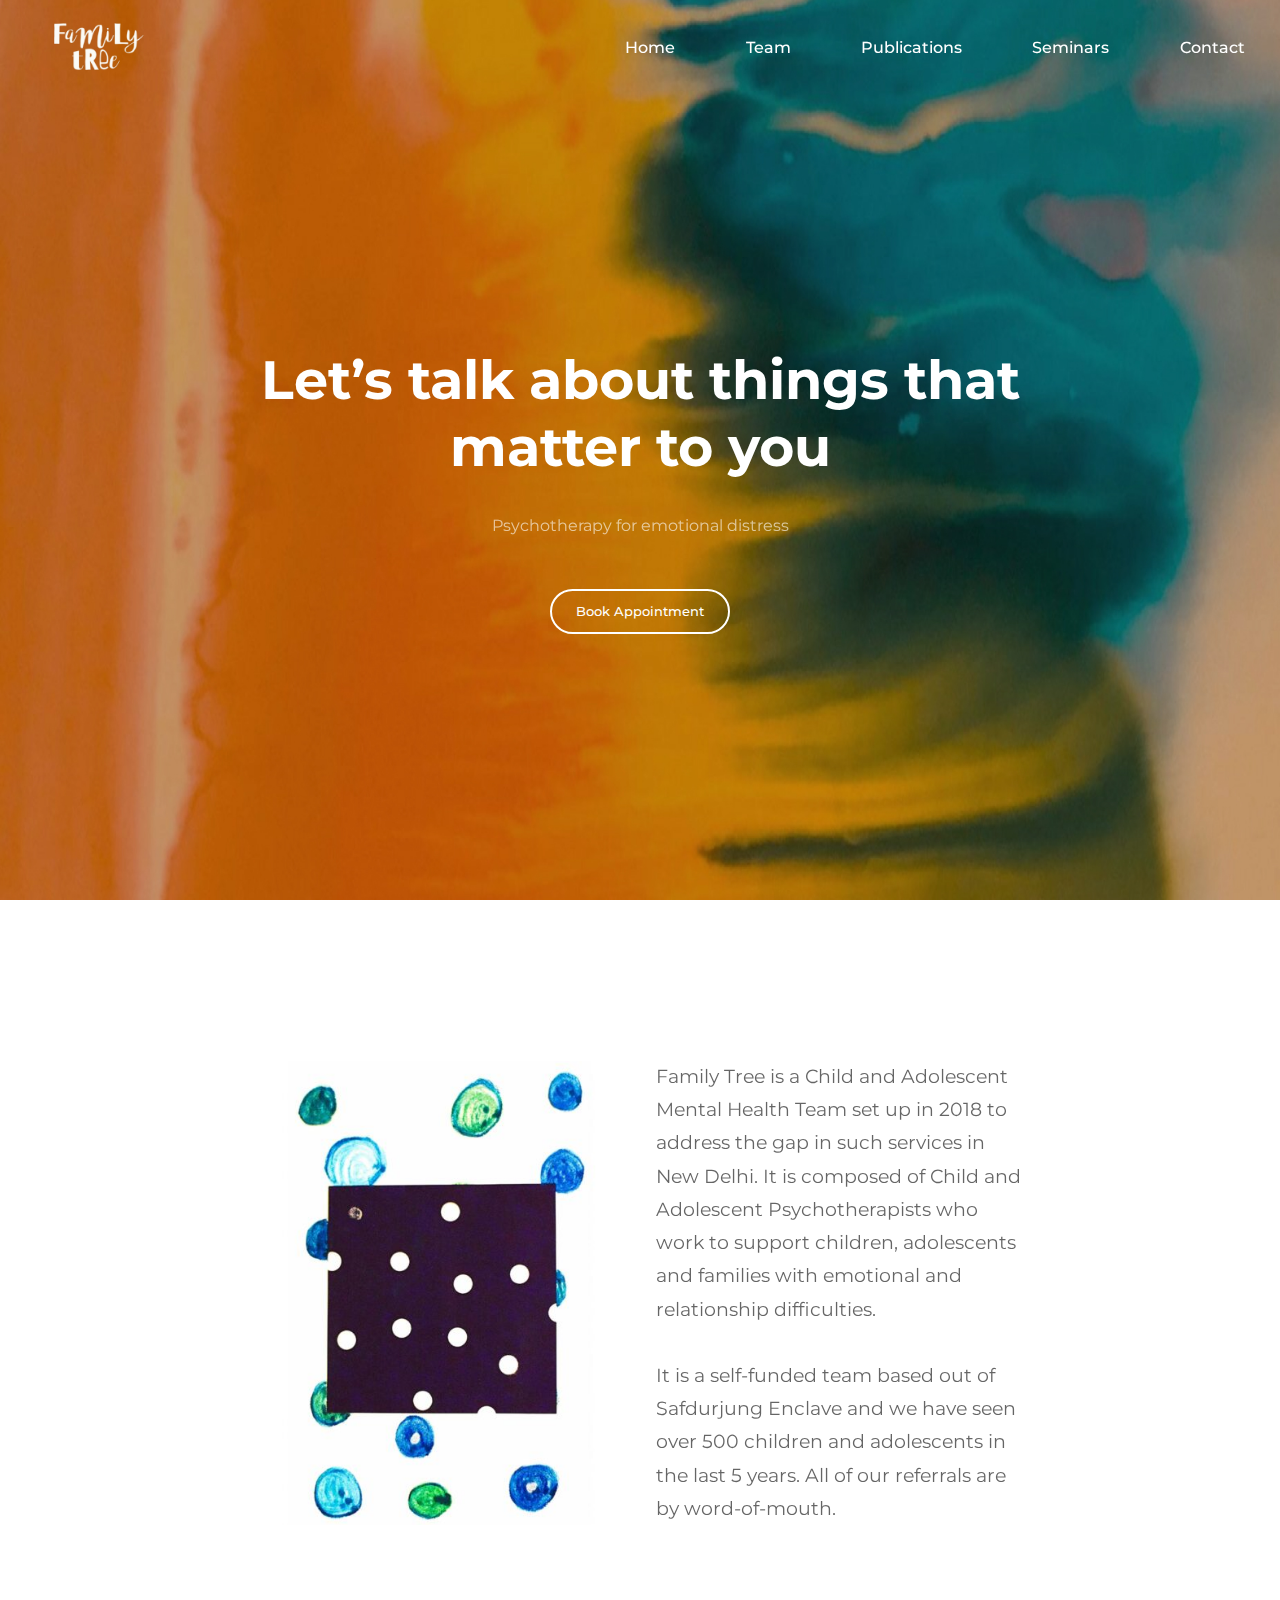
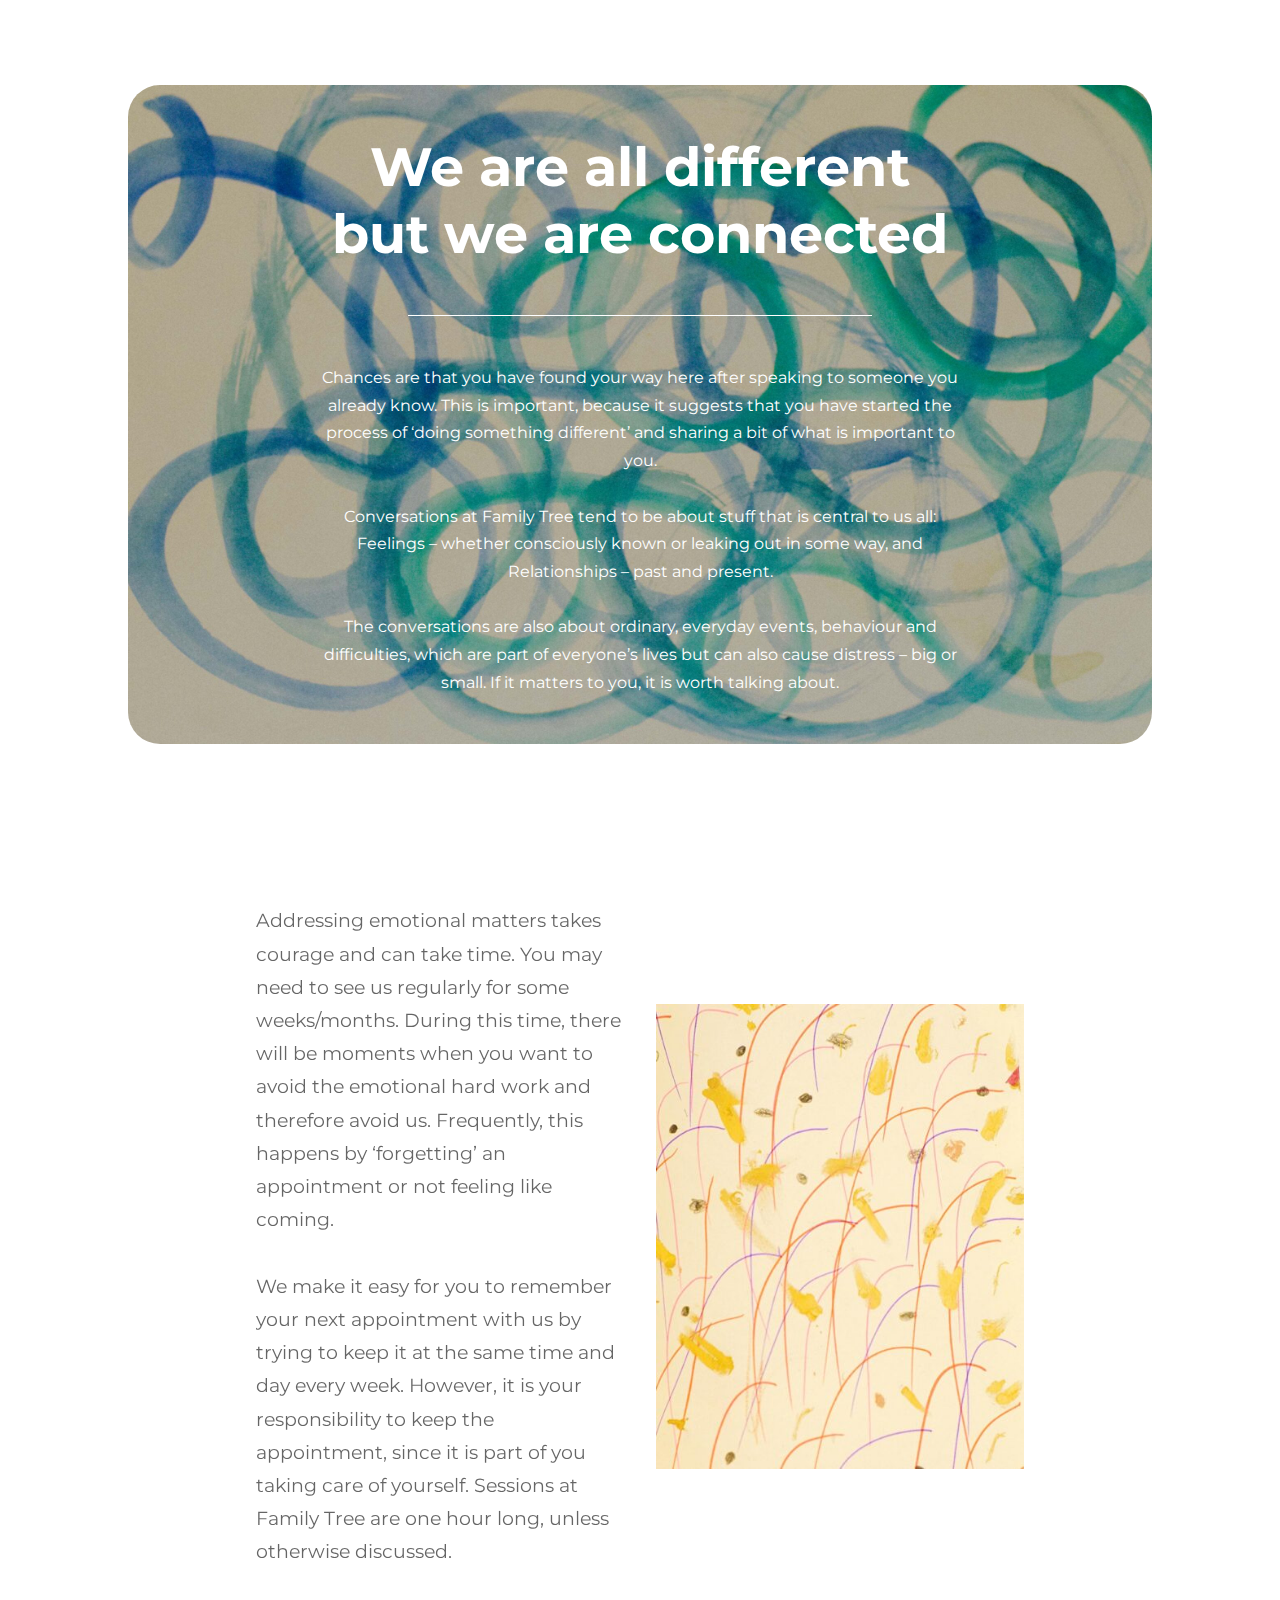
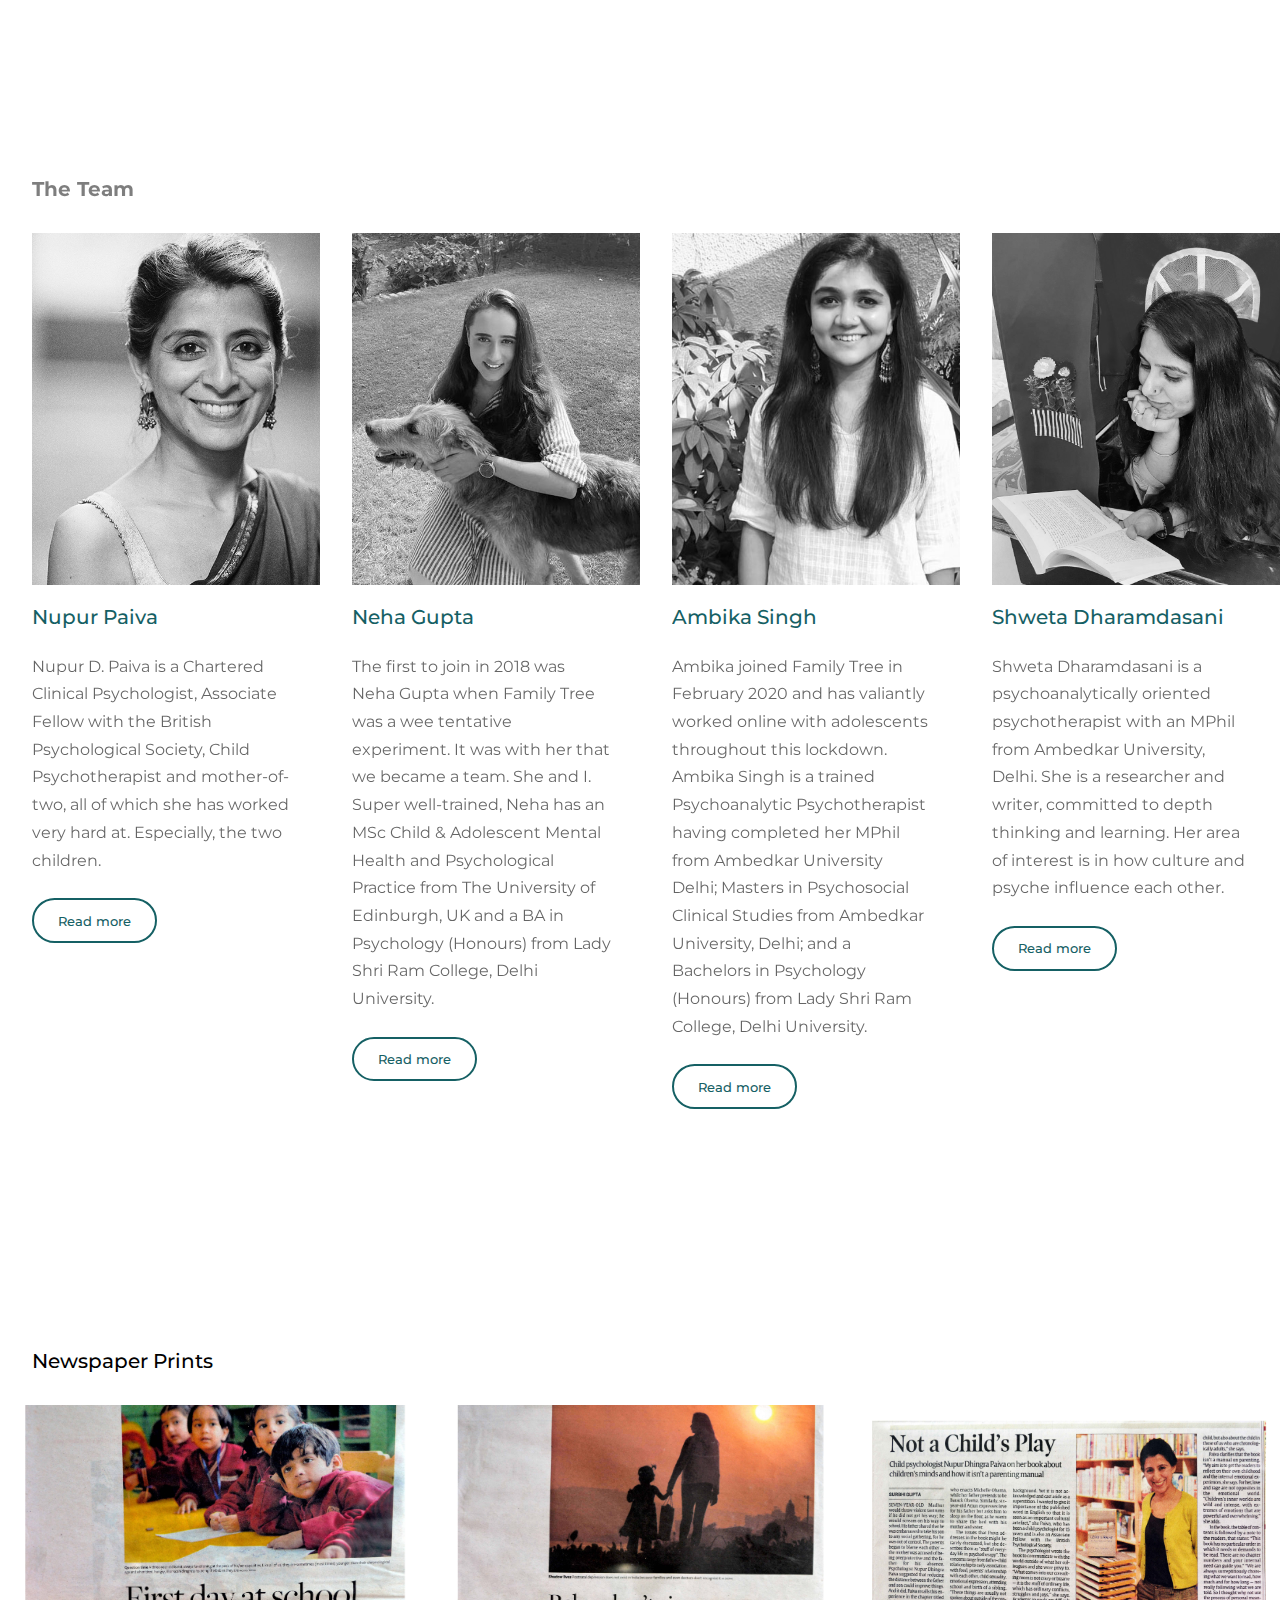
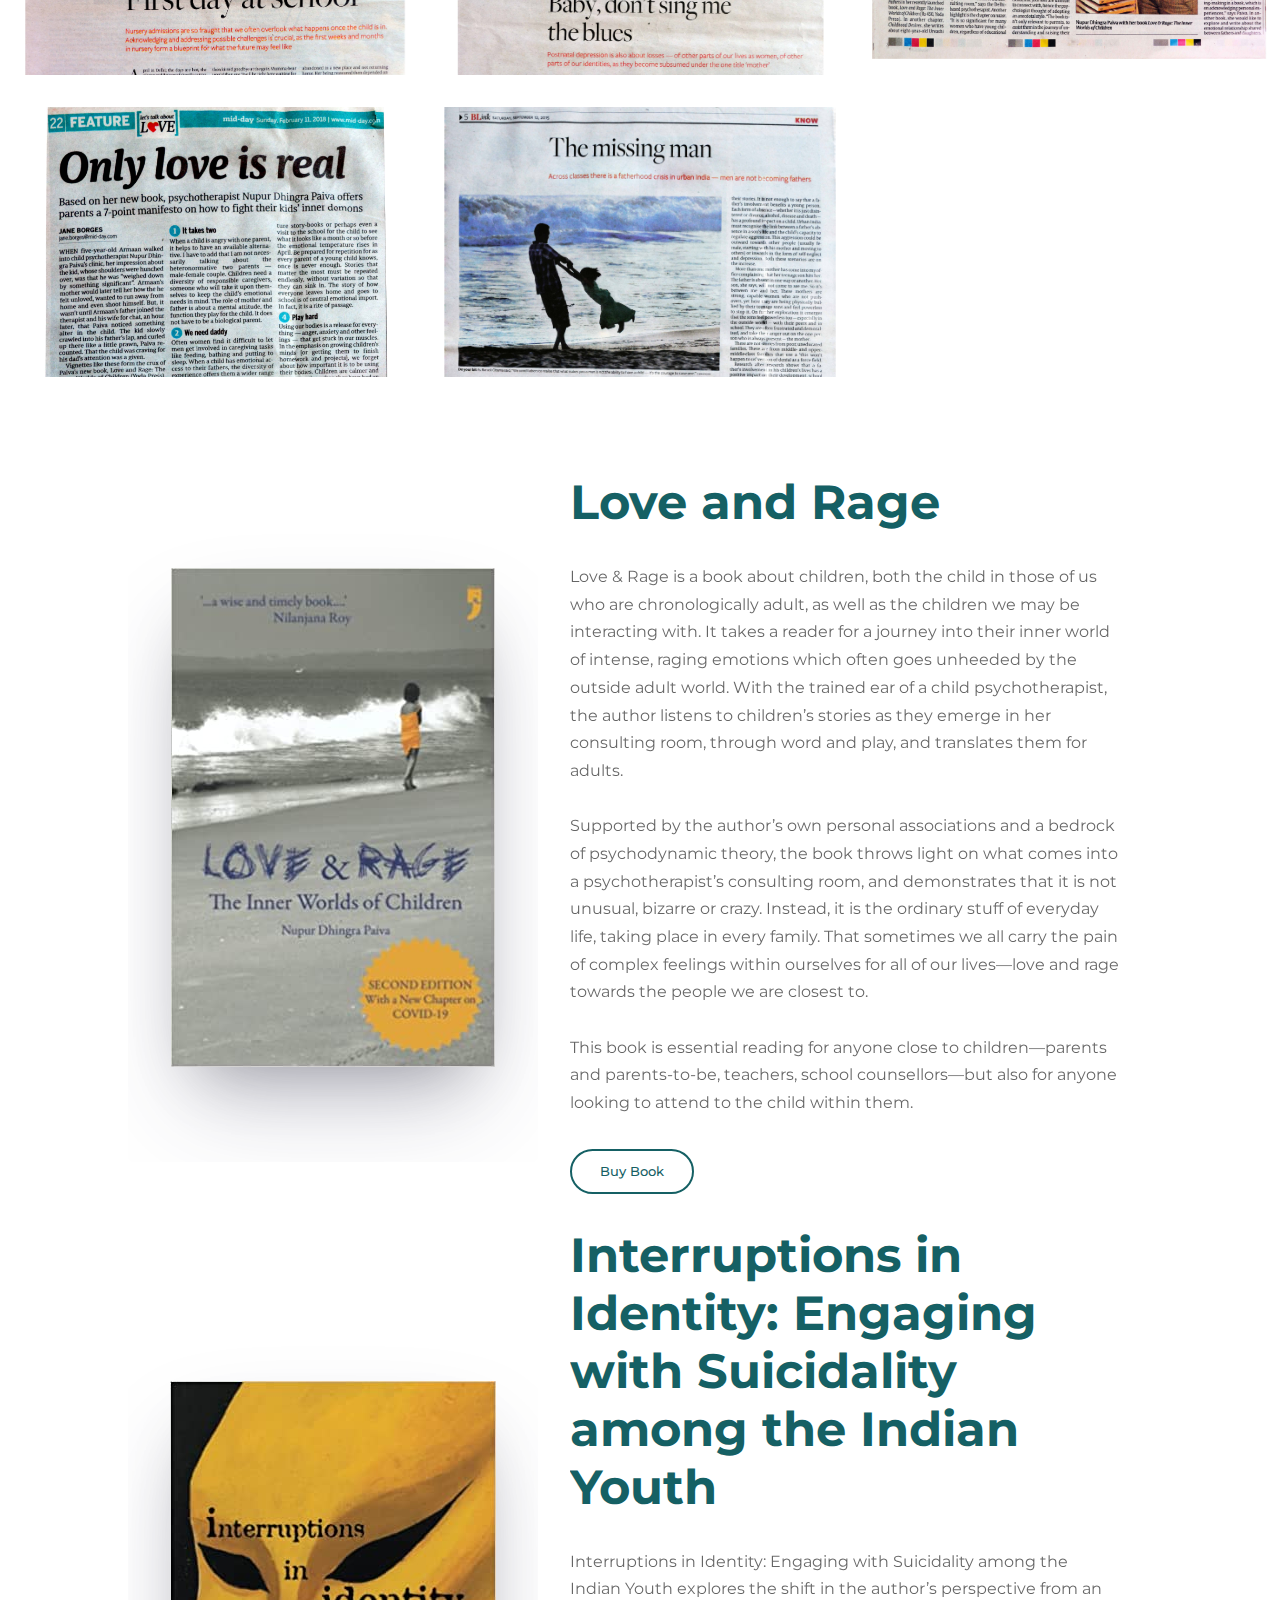
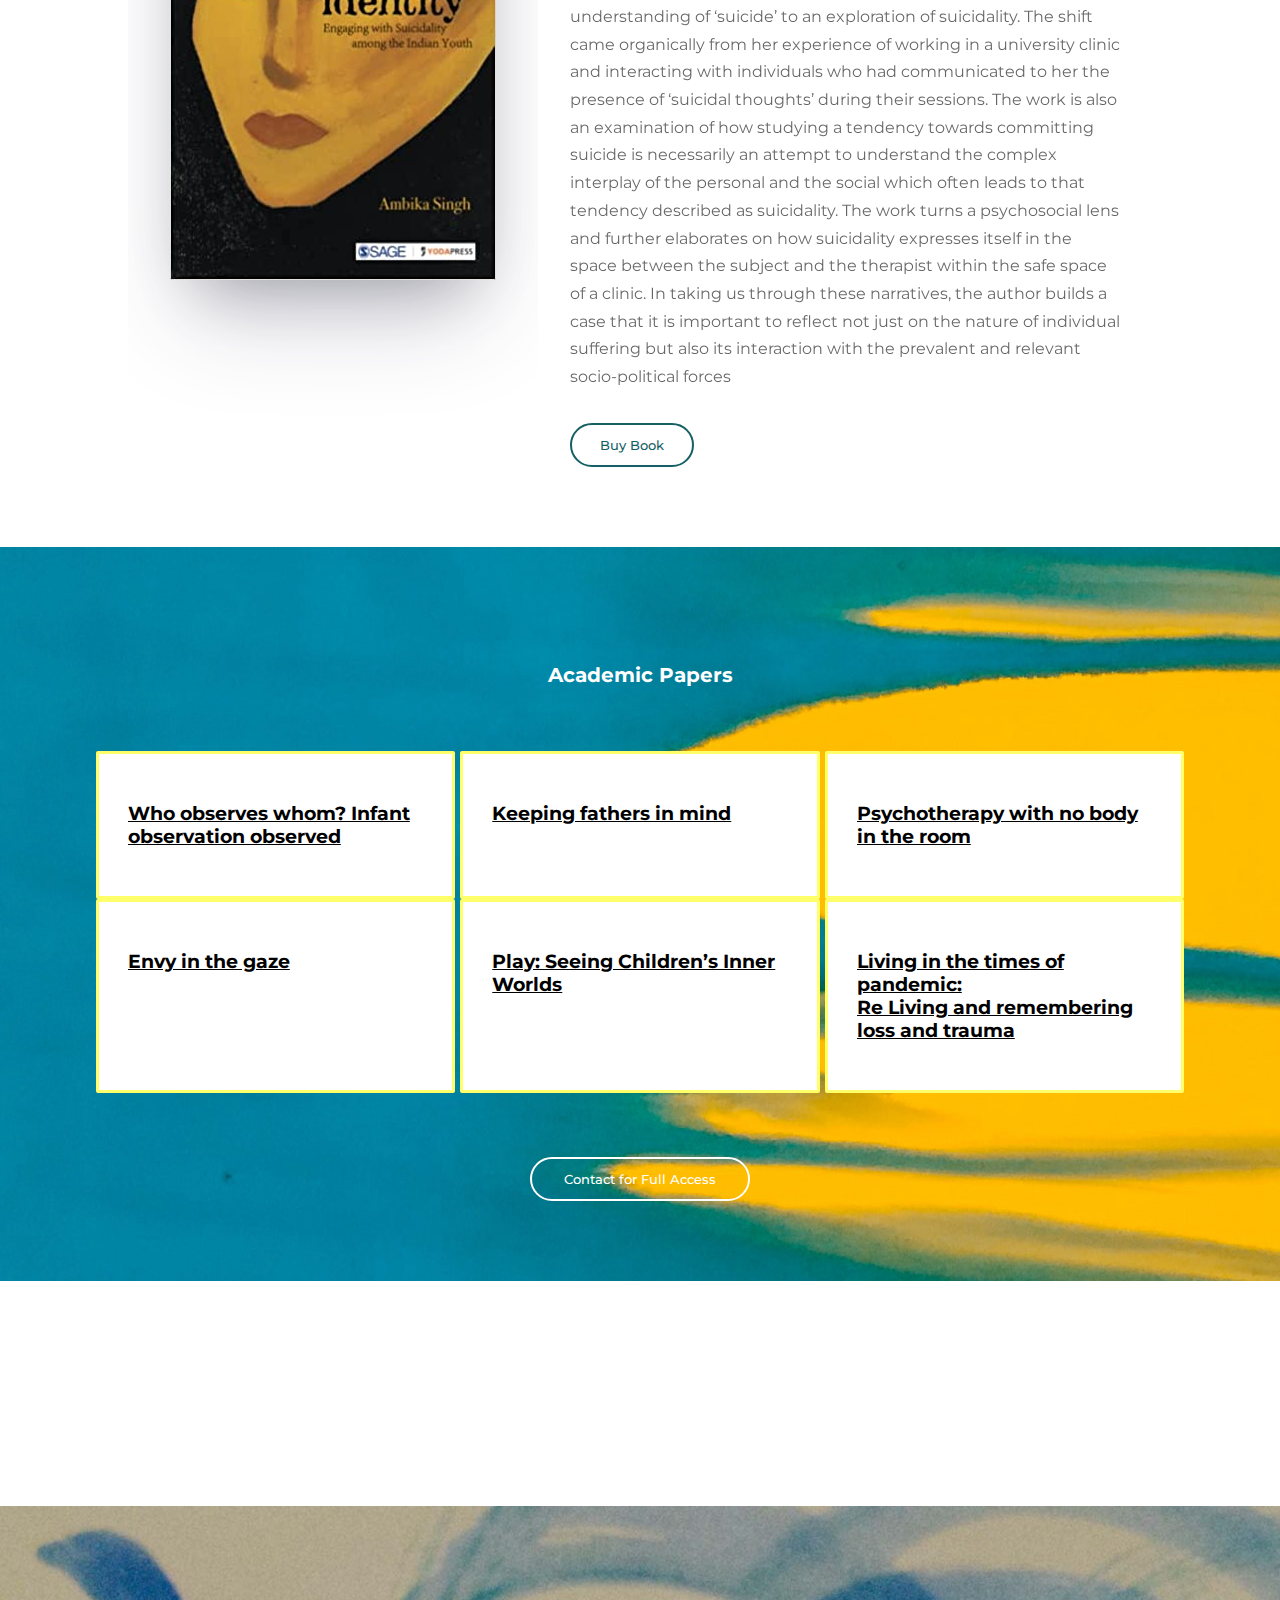
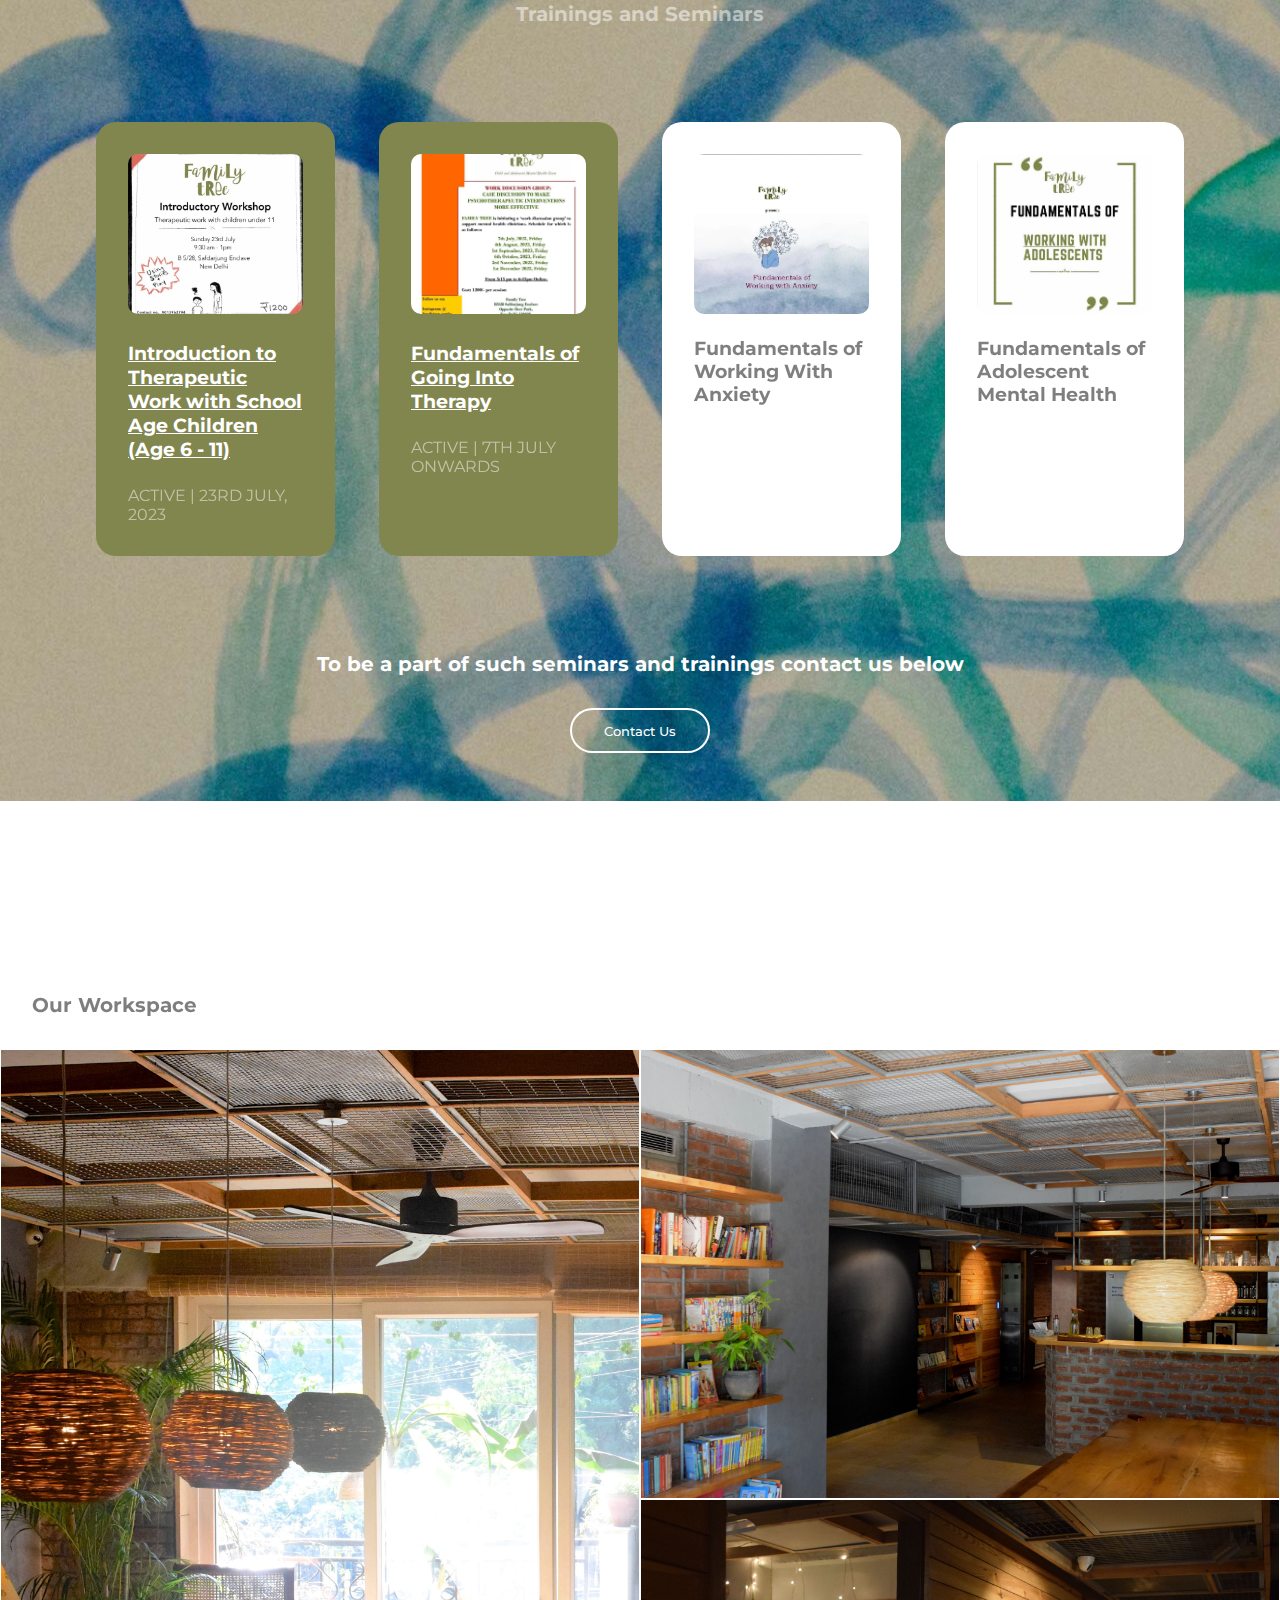
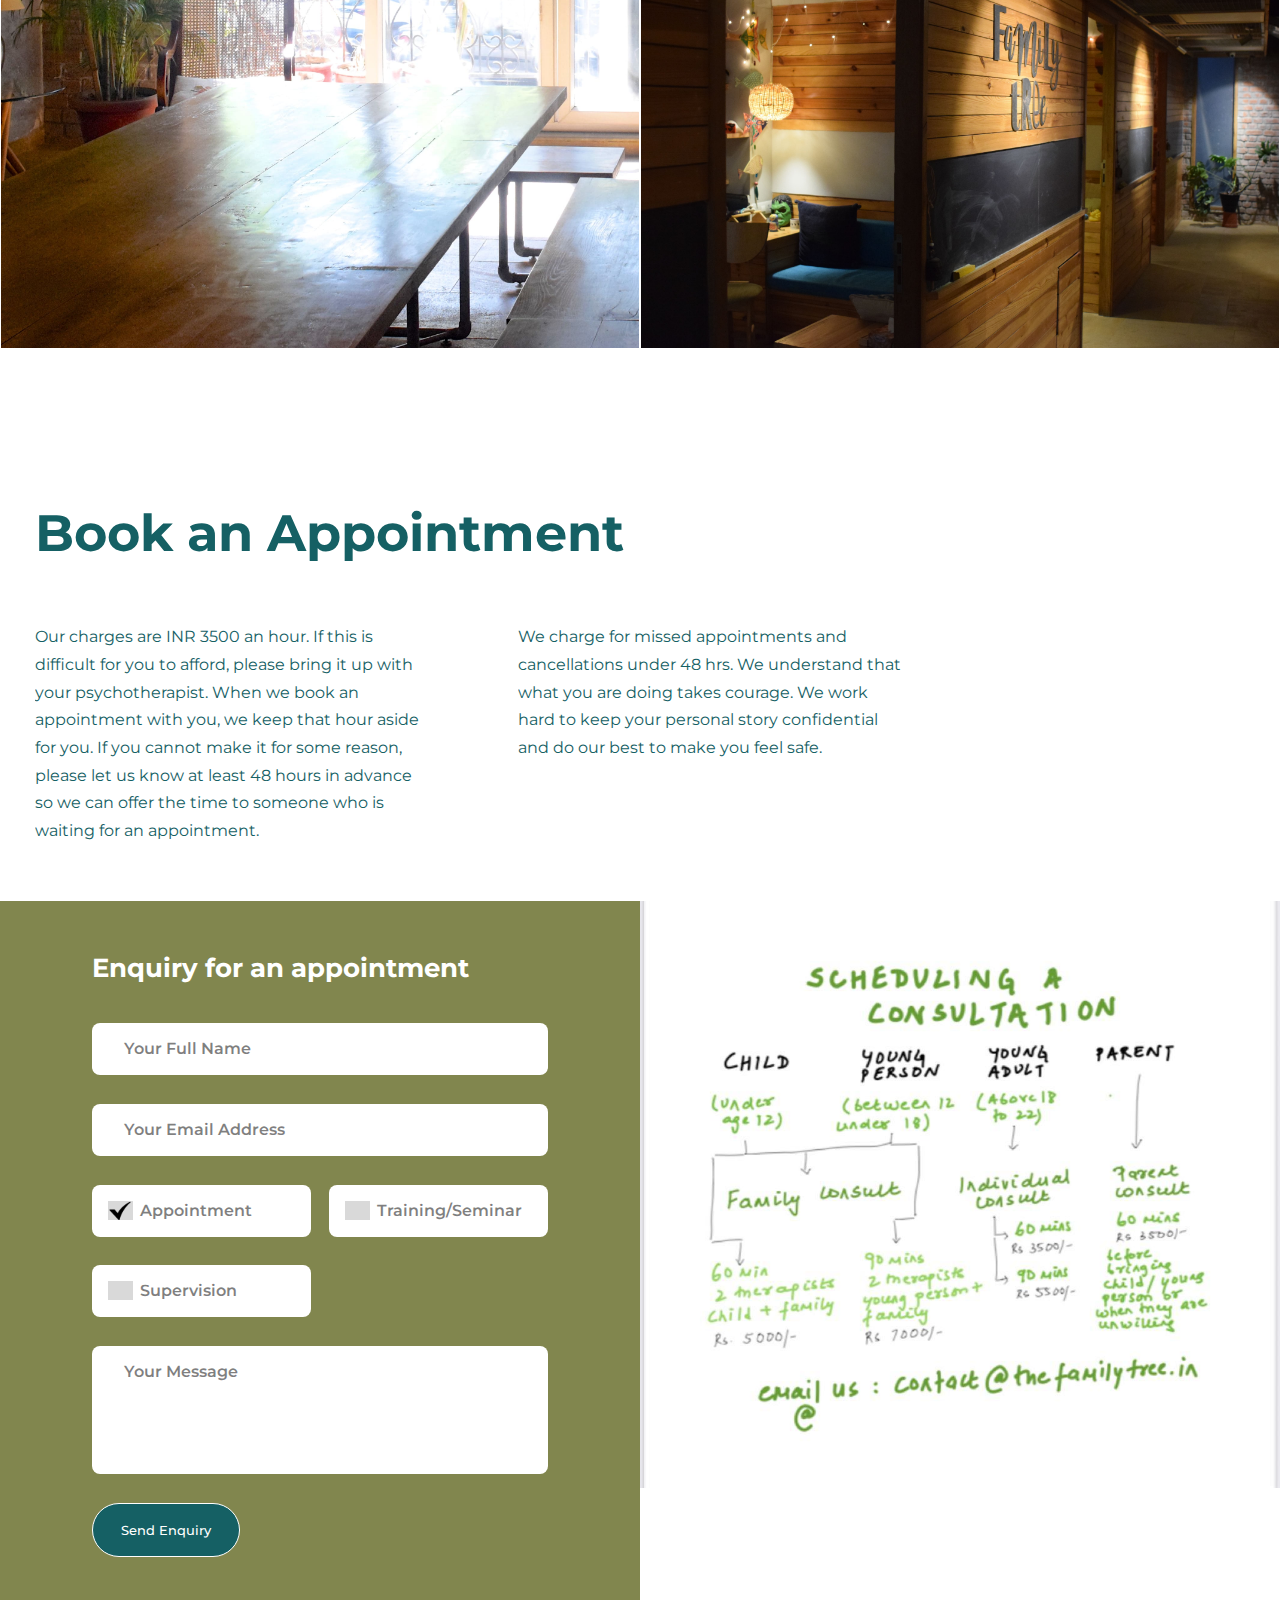
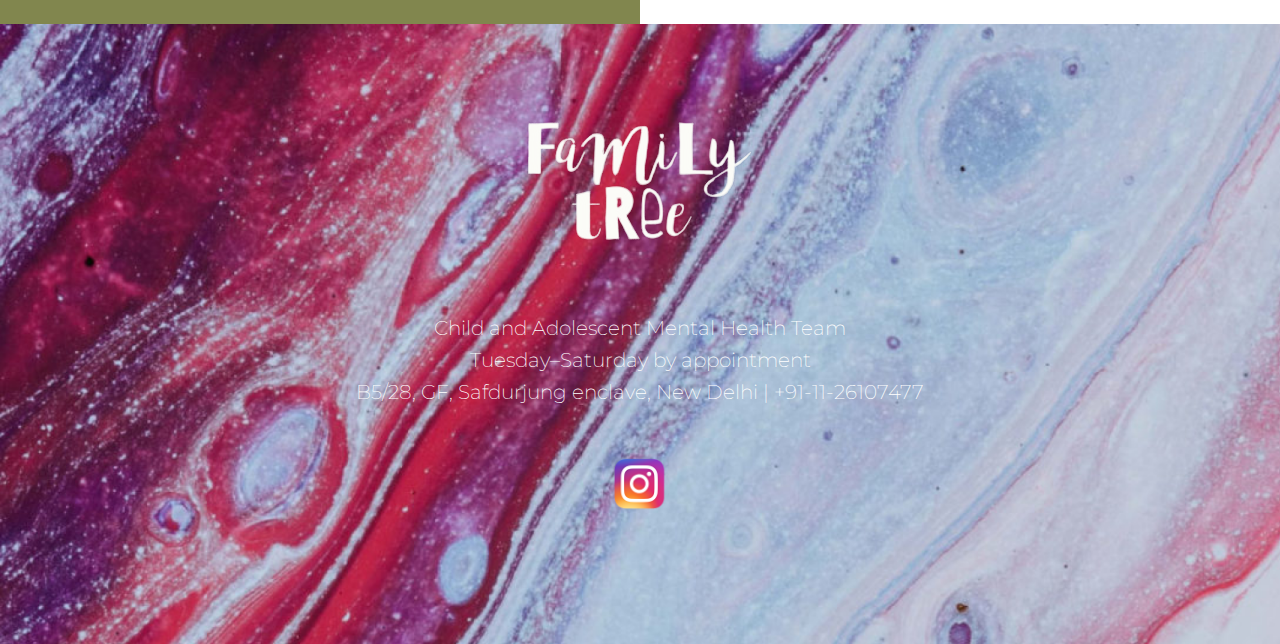
==== commit e197836b: "Client Changes" ====
--- a/index.html
+++ b/index.html
@@ -8,7 +8,14 @@
     <link rel="stylesheet" href="style.css">
 </head>
 <body>
-
+    <!-- <a href="#seminars">
+        <div class="display">
+            <div class="container">
+                At Family Tree we are offering a half day Workshop - ONLY FOR RECENT M.A GRADUATES - as an Introduction to Therapeutic Work with School Age Children (Age 6 - 11)
+            </div>
+        </div>
+    </a> -->
+    
     <nav class=" navbar-scrolled">
         <a href="/" class="logo">
             <img src="/assets/logo-white.png" alt="" class="logo-img">
@@ -101,7 +108,7 @@
         <img src="/assets/image-3-452x570.jpg" alt="">
         <p>Family Tree is a Child and Adolescent Mental Health Team set up in 2018 to address the gap in such services in New Delhi. It is composed of Child and Adolescent Psychotherapists who work to support children, adolescents and families with emotional and relationship difficulties.
             <br><br>
-        It is a self-funded team based out of Safdurjung Enclave and we have seen over 400 children and adolescents in the last 4 years. All of our referrals are by word-of-mouth.</p>
+        It is a self-funded team based out of Safdurjung Enclave and we have seen over 500 children and adolescents in the last 5 years. All of our referrals are by word-of-mouth.</p>
     </section>
 
     <section class="connected container">
@@ -256,6 +263,15 @@
                 <!--<img src="/assets/seminars/reality.png" alt="">-->
                 <a href="https://doi.org/10.1080/13698036.2021.1953395" target="_blank"><h3>Envy in the gaze</h3></a>
             </div>
+            <div class="article">
+                <!--<img src="/assets/seminars/reality.png" alt="">-->
+                <a href="https://doi.org/10.1080/13698036.2021.1953395" target="_blank"><h3>Play: Seeing Children’s Inner Worlds </h3></a>
+            </div>
+            <div class="article">
+                <!--<img src="/assets/seminars/reality.png" alt="">-->
+                <a href="https://doi.org/10.1080/13698036.2021.1953395" target="_blank"><h3>Living in the times of pandemic: <br/>
+                    Re Living and remembering loss and trauma</h3></a>
+            </div>
         </div>
         <!--
         <a href="">
@@ -273,24 +289,28 @@
 
     <section id="seminars">
         <h4>Trainings and Seminars</h4>
-        <h1>Our previous seminar conducted in 2020 named as ‘Fundamentals Of’ which covers various fundamental topics of mental health</h1>
+        <!-- <h1>Our previous seminar conducted in 2020 named as ‘Fundamentals Of’ which covers various fundamental topics of mental health</h1> -->
         <div class="articles">
             <div class="article">
-                <img src="/assets/seminars/covid.jpg" alt="">
-                <a href=""><h3>Fundamnetals of Working With Anxiety</h3></a>
-            </div>
-            <div class="article">
-                <img src="/assets/seminars/adolescent.png" alt="">
-                <a href=""><h3>Fundamnetals of Adolescent Mental Health</h3></a>
-            </div>
-            <div class="article">
-                <img src="/assets/seminars/therapy.png" alt="">
-                <a href=""><h3>Fundamnetals of Going Into Therapy</h3></a>
-            </div>
-            <div class="article">
-                <img src="/assets/seminars/reality.png" alt="">
-                <a href=""><h3>How to accept reality when you don’t want to</h3></a>
-            </div>
+                <img src="/assets/seminars/workshop.jpg" alt="">
+                <a href="https://docs.google.com/forms/d/e/1FAIpQLSeh3u-y3wKIJs2sbGRDUWjYq7flaYjddObtoamGj4flIKTUuA/viewform" target="_blank"><h3>Introduction to Therapeutic Work with School Age Children (Age 6 - 11)</h3></a>
+                <div class="active">active | 23rd July, 2023</div>
+            </div>
+            <div class="article">
+                <img src="/assets/seminars/work-discussion-group.jpg" alt="">
+                <a href="mailto:contact@theefamilytree.in"><h3>Fundamentals of Going Into Therapy</h3></a>
+                <div class="active">active | 7th July Onwards</div>
+            </div>
+            <div class="article">
+                <img src="/assets/seminars/anxiety.jpg" alt="">
+                <a href=""><h3>Fundamentals of Working With Anxiety</h3></a>
+            </div>
+            <div class="article">
+                <img src="/assets/seminars/adolesecents-tft.jpeg" alt="">
+                <a href=""><h3>Fundamentals of Adolescent Mental Health</h3></a>
+            </div>
+            
+            
         </div>
         
         <h4 class="white">To be a part of such seminars and trainings contact us below</h4>
@@ -367,6 +387,10 @@
         <h3>Child and Adolescent Mental Health Team <br>
             Tuesday–Saturday by appointment <br>
             B5/28, GF, Safdurjung enclave, New Delhi | +91-11-26107477</h3>
+
+        <a href="https://instagram.com/familytree.camhs" target="_blank">
+            <img src="/assets/insta-icon.png" alt="" width="56px">
+        </a>
     </section>
 
     <script src="script.js" defer async></script>
--- a/style.css
+++ b/style.css
@@ -87,6 +87,17 @@
   }
 }
 
+.display {
+  width: 100%;
+  position: fixed;
+  background-color: var(--primary);
+  padding: 1rem;
+  z-index: 100;
+  font-size: 12px;
+  color: #fff;
+  text-align: center;
+}
+
 nav {
   width: 100%;
   display: flex;
@@ -95,7 +106,7 @@
   position: fixed;
   left: 50%;
   transform: translateX(-50%);
-  z-index: 100;
+  z-index: 10;
 }
 @media (max-width: 600px) {
   nav {
@@ -470,8 +481,7 @@
 }
 #team h4 {
   width: 80%;
-  -webkit-margin-start: 2rem;
-          margin-inline-start: 2rem;
+  margin-inline-start: 2rem;
   padding-block: 2rem;
   opacity: 0.5;
   font-size: 20px;
@@ -517,8 +527,7 @@
 }
 #team .members .member h2 {
   color: var(--primary);
-  -webkit-padding-before: 1rem;
-          padding-block-start: 1rem;
+  padding-block-start: 1rem;
   font-size: 1.25rem;
   font-weight: 500;
 }
@@ -544,14 +553,12 @@
 
 #prints {
   padding-block: 2rem;
-  -webkit-padding-before: 4rem;
-          padding-block-start: 4rem;
+  padding-block-start: 4rem;
   font-size: 16px;
 }
 #prints h4 {
   width: 80%;
-  -webkit-margin-start: 2rem;
-          margin-inline-start: 2rem;
+  margin-inline-start: 2rem;
   padding-block: 2rem;
   font-size: 20px;
   font-weight: 500;
@@ -559,8 +566,7 @@
 @media (max-width: 600px) {
   #prints h4 {
     width: 100%;
-    -webkit-margin-start: 0;
-            margin-inline-start: 0;
+    margin-inline-start: 0;
     text-align: center;
   }
 }
@@ -631,8 +637,11 @@
 
 .book-container {
   display: flex;
-  -webkit-padding-after: 6rem;
-          padding-block-end: 6rem;
+}
+@media (max-width: 600px) {
+  .book-container {
+    display: block;
+  }
 }
 @media screen and (min-width: 600px) and (max-width: 1100px) {
   .book-container {
@@ -641,7 +650,6 @@
 }
 .book-container .book {
   margin-block: 2rem;
-  padding-block: 4rem;
   width: 40%;
   display: flex;
   justify-content: center;
@@ -668,6 +676,9 @@
   .book-container .book img {
     margin-block: 0px;
   }
+}
+.book-container .book:nth-child(2) {
+  margin-block-end: 2rem;
 }
 .book-container .content {
   width: 60%;
@@ -704,8 +715,7 @@
 .book-container .content button {
   color: var(--primary);
   border-color: var(--primary);
-  -webkit-margin-start: 2rem;
-          margin-inline-start: 2rem;
+  margin-inline-start: 2rem;
 }
 @media (max-width: 600px) {
   .book-container .content button {
@@ -721,19 +731,17 @@
 }
 
 .book-container:nth-child(1) {
-  -webkit-padding-after: 0 !important;
-          padding-block-end: 0 !important;
+  padding-block-end: 0 !important;
 }
 
 .book-container:nth-child(2) {
-  -webkit-padding-before: 0rem;
-          padding-block-start: 0rem;
+  margin-block-end: 2rem;
 }
 
 #publications {
   padding-block: 3.25rem;
-  -webkit-padding-after: 5rem;
-          padding-block-end: 5rem;
+  margin-block-start: 5rem;
+  padding-block-end: 5rem;
   margin-bottom: 25vh;
   font-size: 16px;
   background-color: var(--family-tree);
@@ -747,12 +755,9 @@
 }
 #publications h4 {
   width: 80%;
-  -webkit-margin-start: 2rem;
-          margin-inline-start: 2rem;
-  -webkit-padding-before: 2rem;
-          padding-block-start: 2rem;
-  -webkit-margin-before: 2rem;
-          margin-block-start: 2rem;
+  margin-inline-start: 2rem;
+  padding-block-start: 2rem;
+  margin-block-start: 2rem;
   font-size: 20px;
 }
 #publications .articles {
@@ -762,6 +767,7 @@
   margin-inline: auto;
   margin-block: 4rem;
   justify-content: space-between;
+  flex-wrap: wrap;
 }
 @media (max-width: 600px) {
   #publications .articles {
@@ -778,7 +784,7 @@
   padding: 1.8rem;
   background-color: #fff;
   border-radius: 2px;
-  width: 22%;
+  width: 33% !important;
   border: 3px solid rgb(255, 255, 106);
 }
 @media (max-width: 600px) {
@@ -839,17 +845,14 @@
 }
 @media (max-width: 600px) {
   #publications button {
-    -webkit-margin-before: 30px;
-            margin-block-start: 30px;
+    margin-block-start: 30px;
   }
 }
 
 #seminars {
   padding-block: 2rem;
-  -webkit-padding-before: 4rem;
-          padding-block-start: 4rem;
-  -webkit-padding-after: 3rem;
-          padding-block-end: 3rem;
+  padding-block-start: 4rem;
+  padding-block-end: 3rem;
   font-size: 16px;
   background-color: var(--family-tree);
   background-image: url("/assets/connected.jpg");
@@ -857,8 +860,7 @@
 }
 #seminars h4 {
   width: 80%;
-  -webkit-margin-start: 2rem;
-          margin-inline-start: 2rem;
+  margin-inline-start: 2rem;
   padding-block: 2rem;
   font-size: 20px;
   color: rgba(255, 255, 255, 0.5);
@@ -919,6 +921,30 @@
 #seminars .articles .article a:hover {
   cursor: initial;
 }
+#seminars .articles .article:nth-child(1) {
+  background-color: var(--family-tree) !important;
+}
+#seminars .articles .article:nth-child(1) a {
+  color: #fff !important;
+  text-decoration: underline;
+  opacity: 1;
+  line-height: 150%;
+  cursor: pointer;
+}
+#seminars .articles .active {
+  opacity: 0.5;
+  text-transform: uppercase;
+}
+#seminars .articles .article:nth-child(2) {
+  background-color: var(--family-tree) !important;
+}
+#seminars .articles .article:nth-child(2) a {
+  color: #fff !important;
+  text-decoration: underline;
+  opacity: 1;
+  line-height: 150%;
+  cursor: pointer;
+}
 #seminars a {
   color: #fff;
   text-decoration: none;
@@ -945,13 +971,11 @@
 
 #workspace {
   padding-block: 10rem;
-  -webkit-padding-after: 5rem;
-          padding-block-end: 5rem;
+  padding-block-end: 5rem;
 }
 #workspace h4 {
   width: 80%;
-  -webkit-margin-start: 2rem;
-          margin-inline-start: 2rem;
+  margin-inline-start: 2rem;
   padding-block: 2rem;
   opacity: 0.5;
   font-size: 20px;
@@ -1008,8 +1032,7 @@
 }
 
 #appointments {
-  -webkit-padding-before: 4.5rem;
-          padding-block-start: 4.5rem;
+  padding-block-start: 4.5rem;
 }
 #appointments h1 {
   margin-left: 2.2rem;
@@ -1028,8 +1051,7 @@
   color: #156064;
   opacity: 1;
   padding-block: 1.5rem;
-  -webkit-padding-end: 4rem;
-          padding-inline-end: 4rem;
+  padding-inline-end: 4rem;
   margin-bottom: 2rem;
   width: 35%;
   color: var(--primary) !important;
@@ -1037,8 +1059,7 @@
 @media (max-width: 600px) {
   #appointments .text-info p {
     width: 50%;
-    -webkit-padding-end: 12px;
-            padding-inline-end: 12px;
+    padding-inline-end: 12px;
   }
 }
 #appointments .form-row {
@@ -1072,8 +1093,7 @@
   width: 80%;
   margin-inline: auto;
   padding-block: 1rem;
-  -webkit-padding-after: 2rem;
-          padding-block-end: 2rem;
+  padding-block-end: 2rem;
 }
 @media (max-width: 600px) {
   #appointments .form-area form {
@@ -1259,6 +1279,7 @@
   text-align: center;
   line-height: 160%;
   font-weight: 200;
+  margin-bottom: 3rem;
 }
 @media (max-width: 600px) {
   #footer h3 {
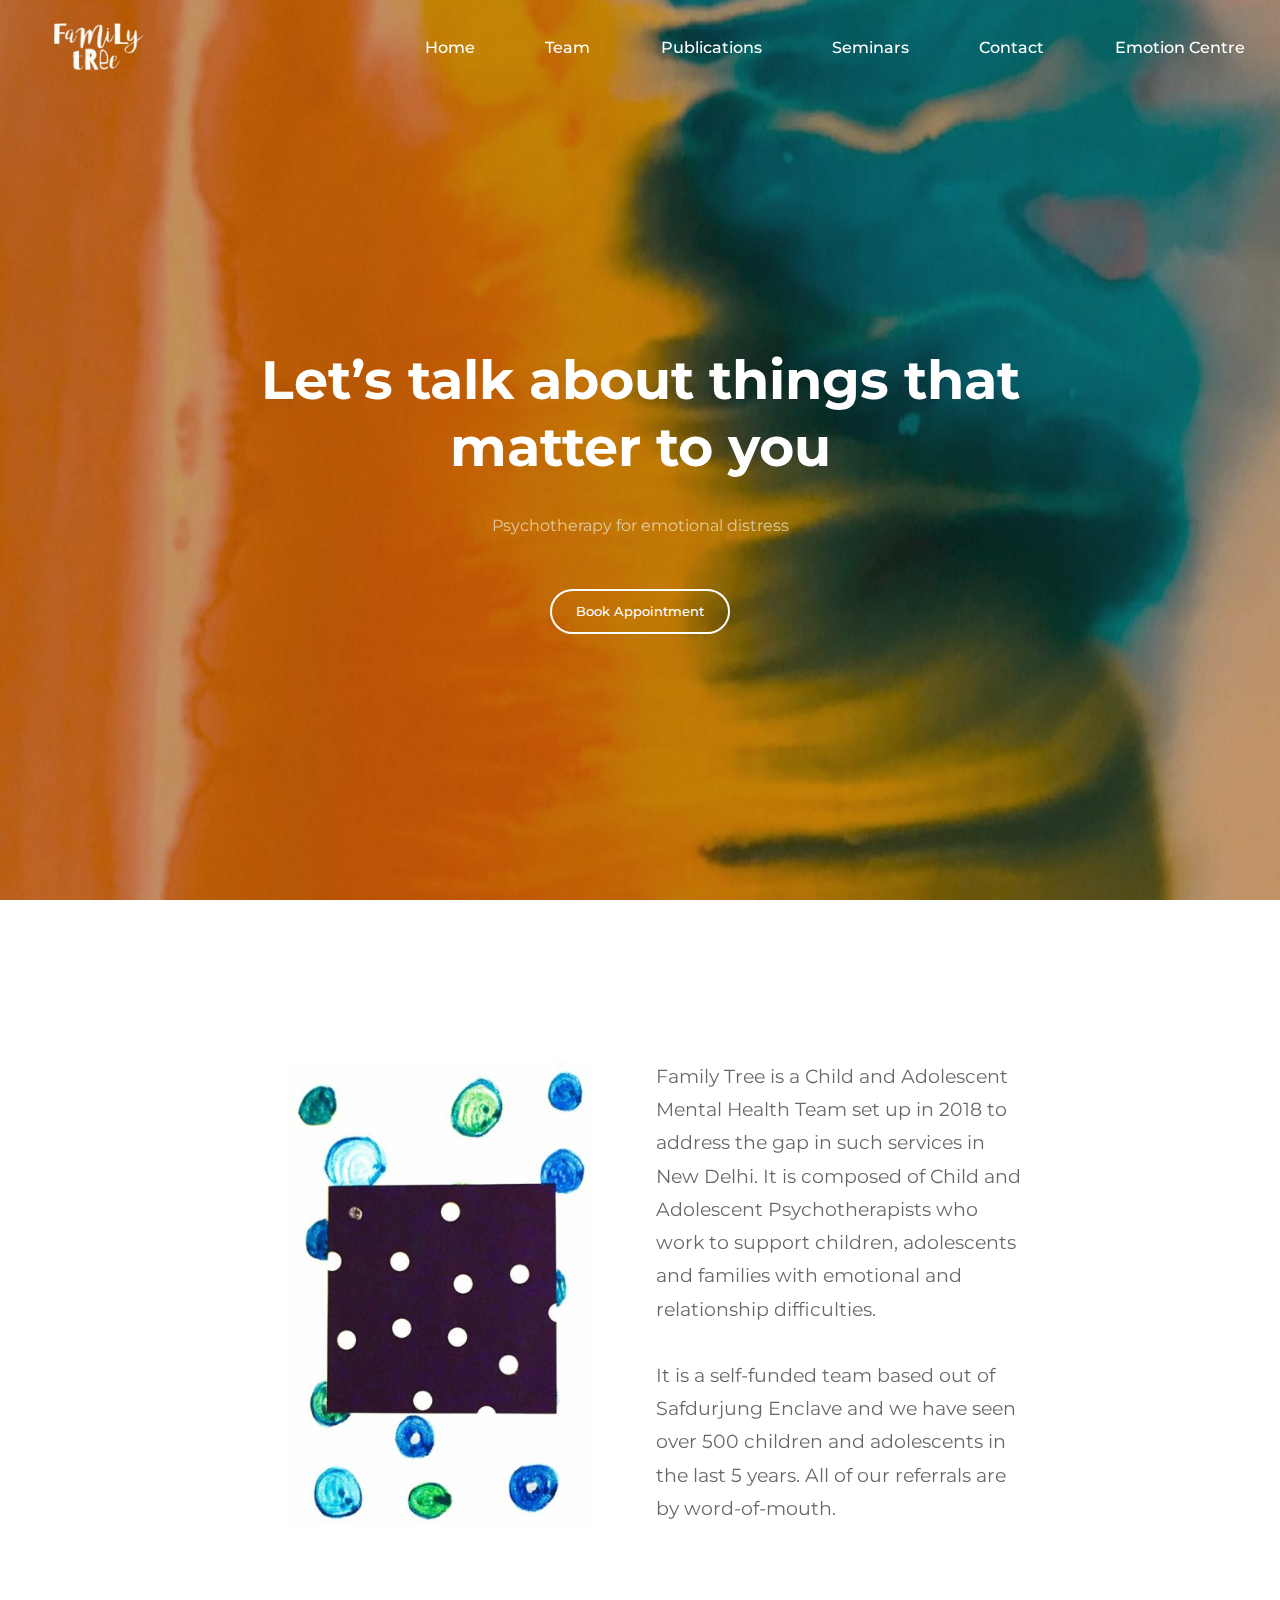
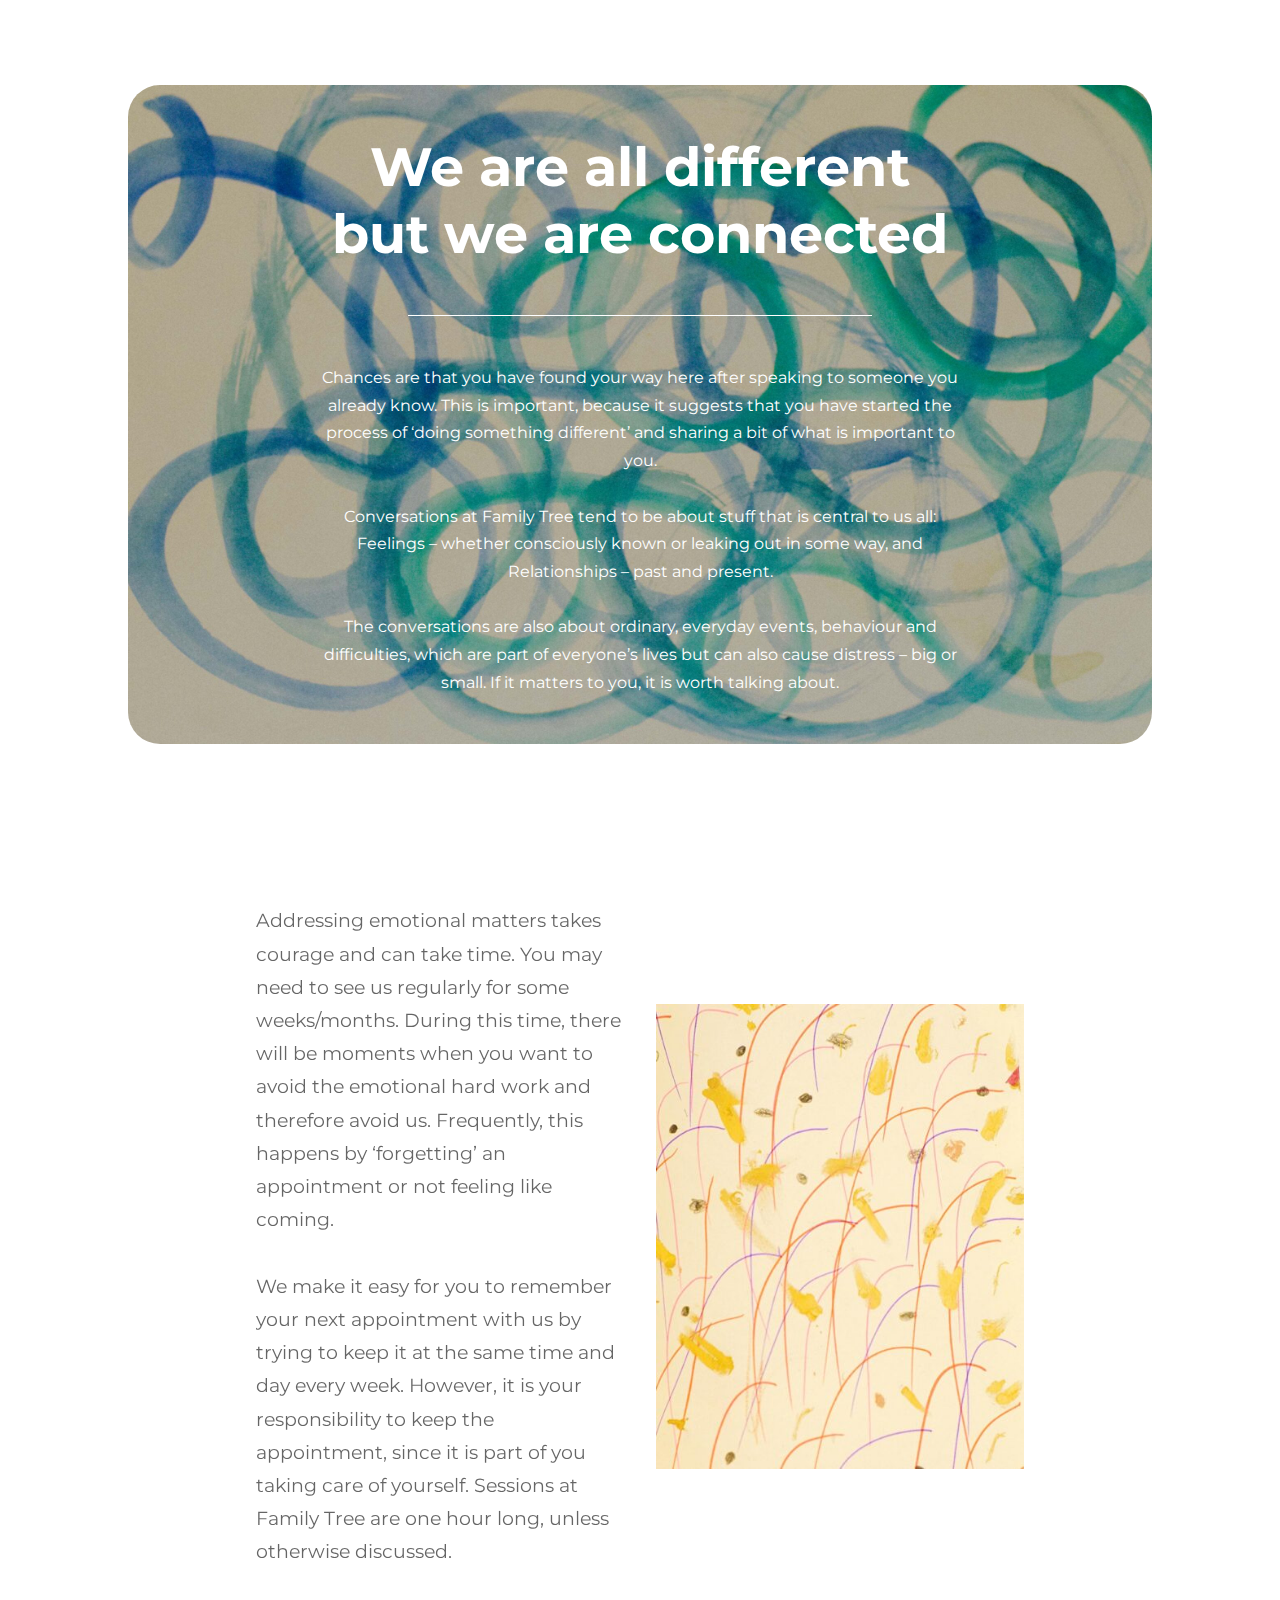
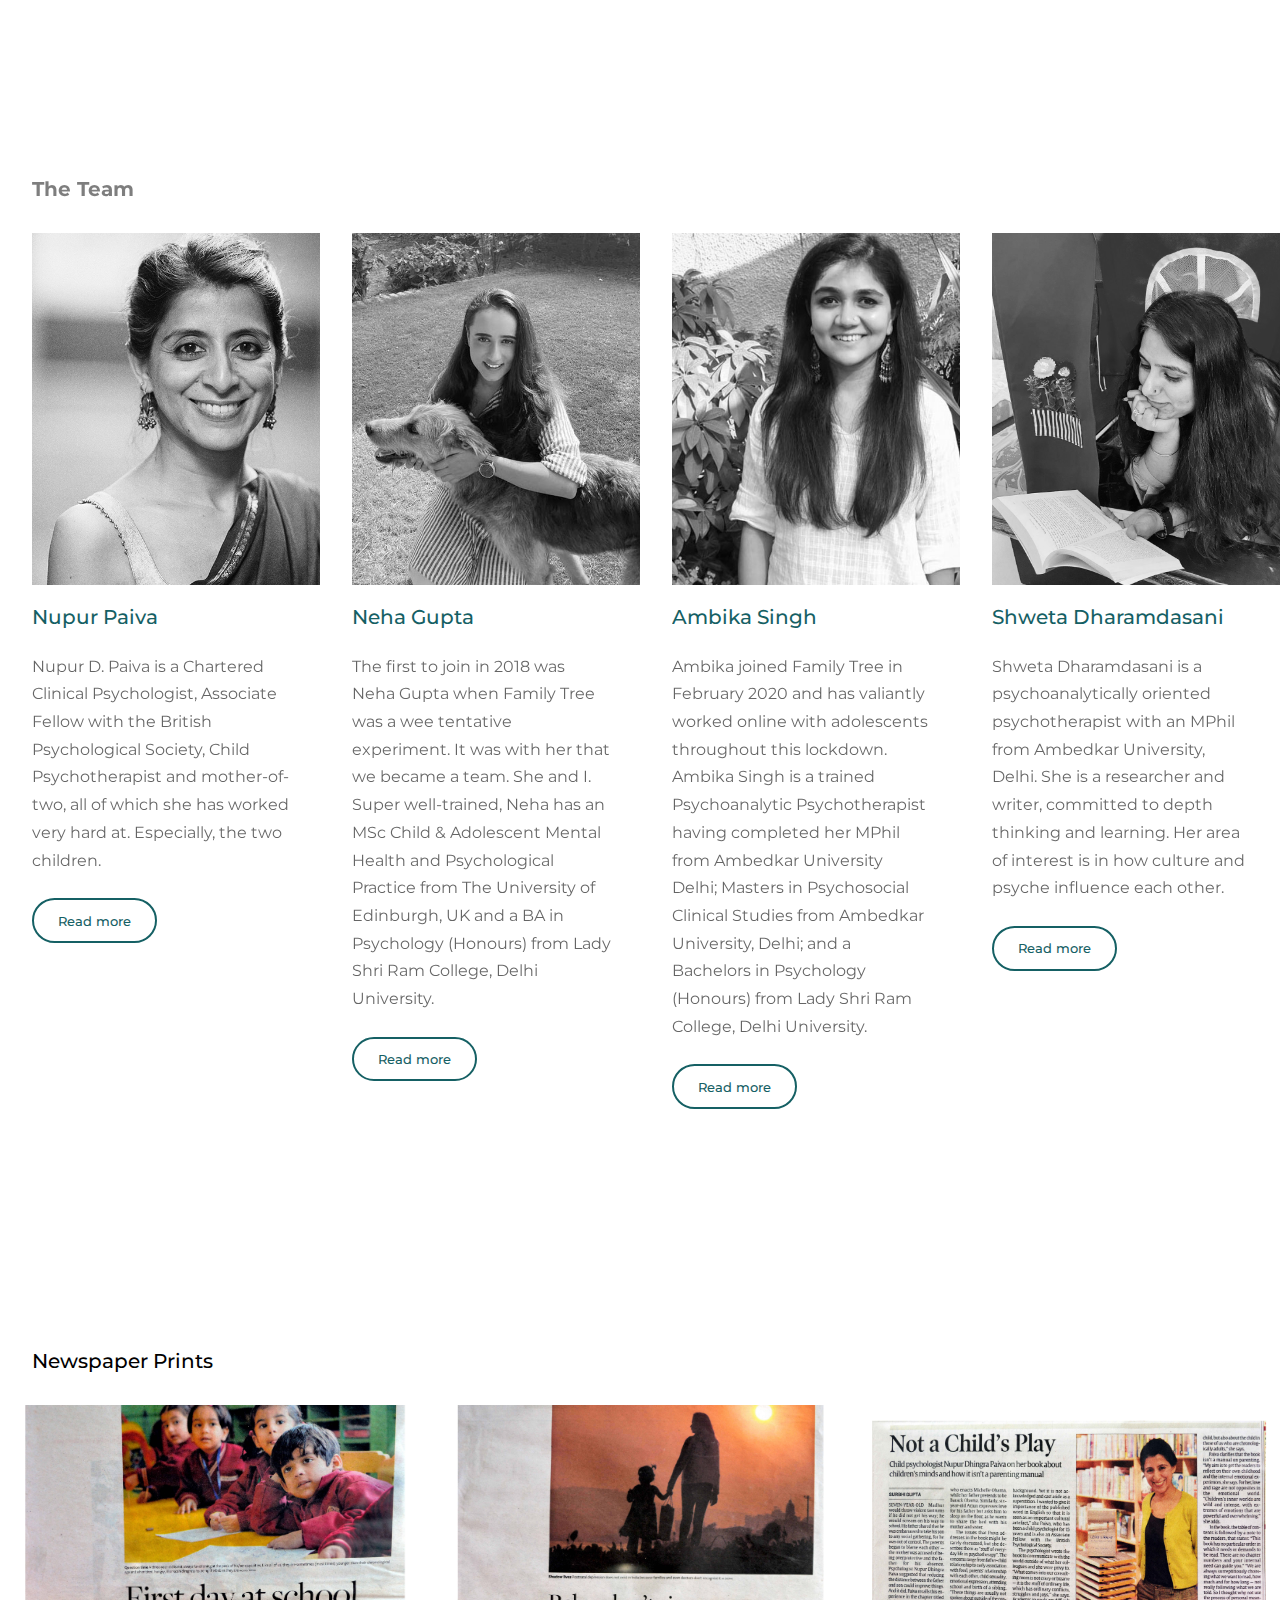
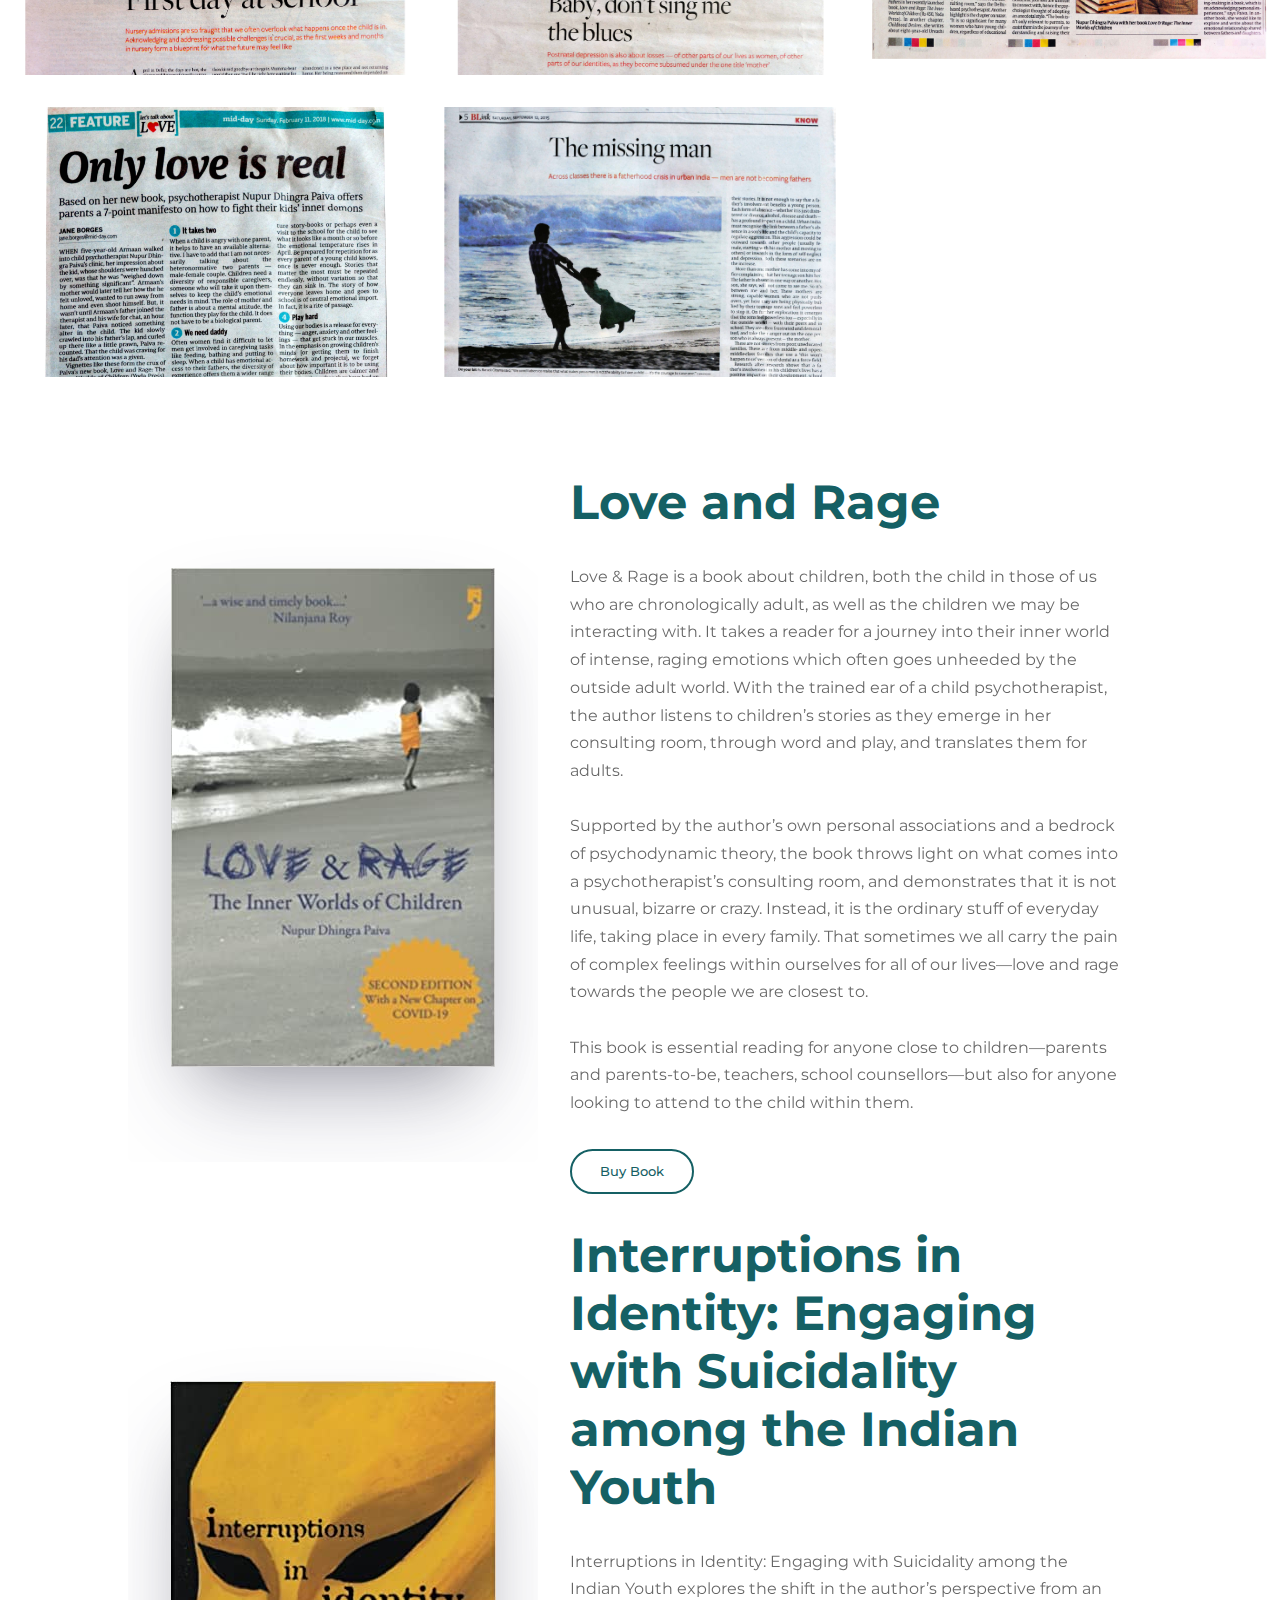
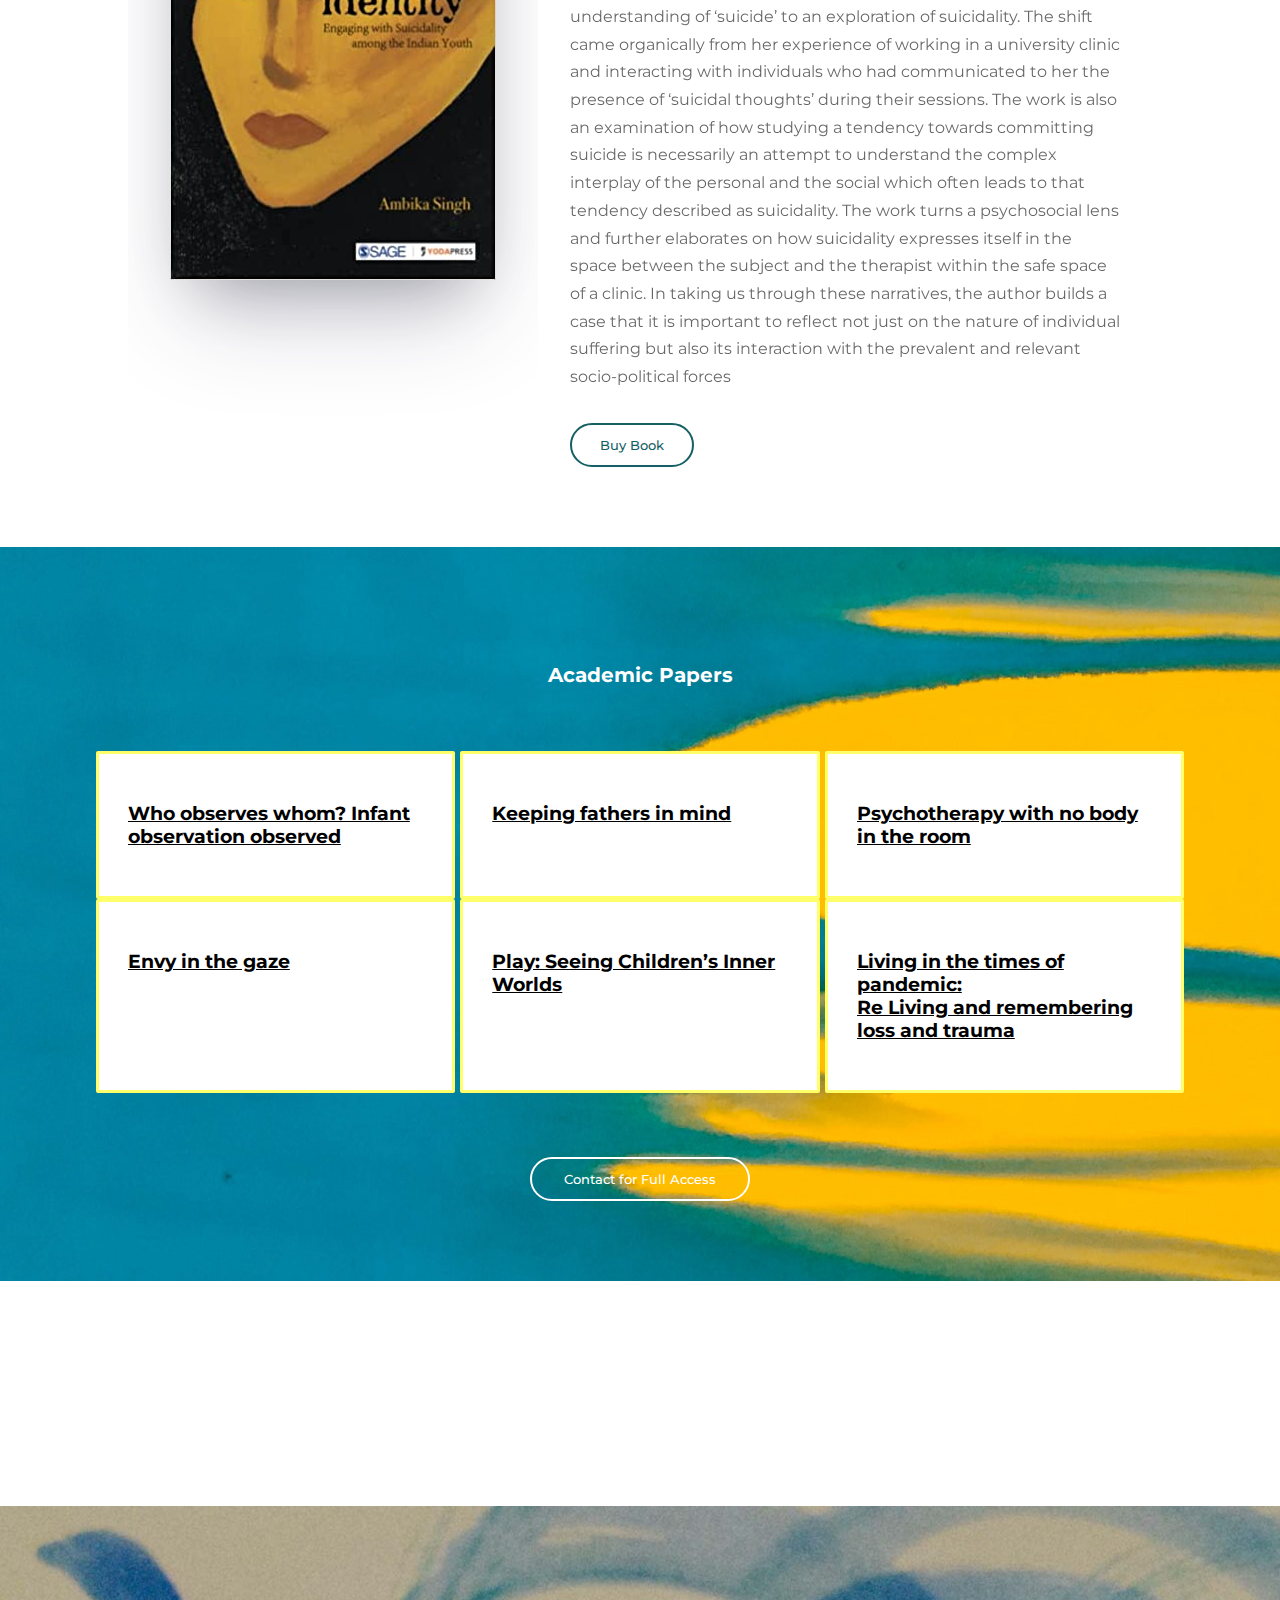
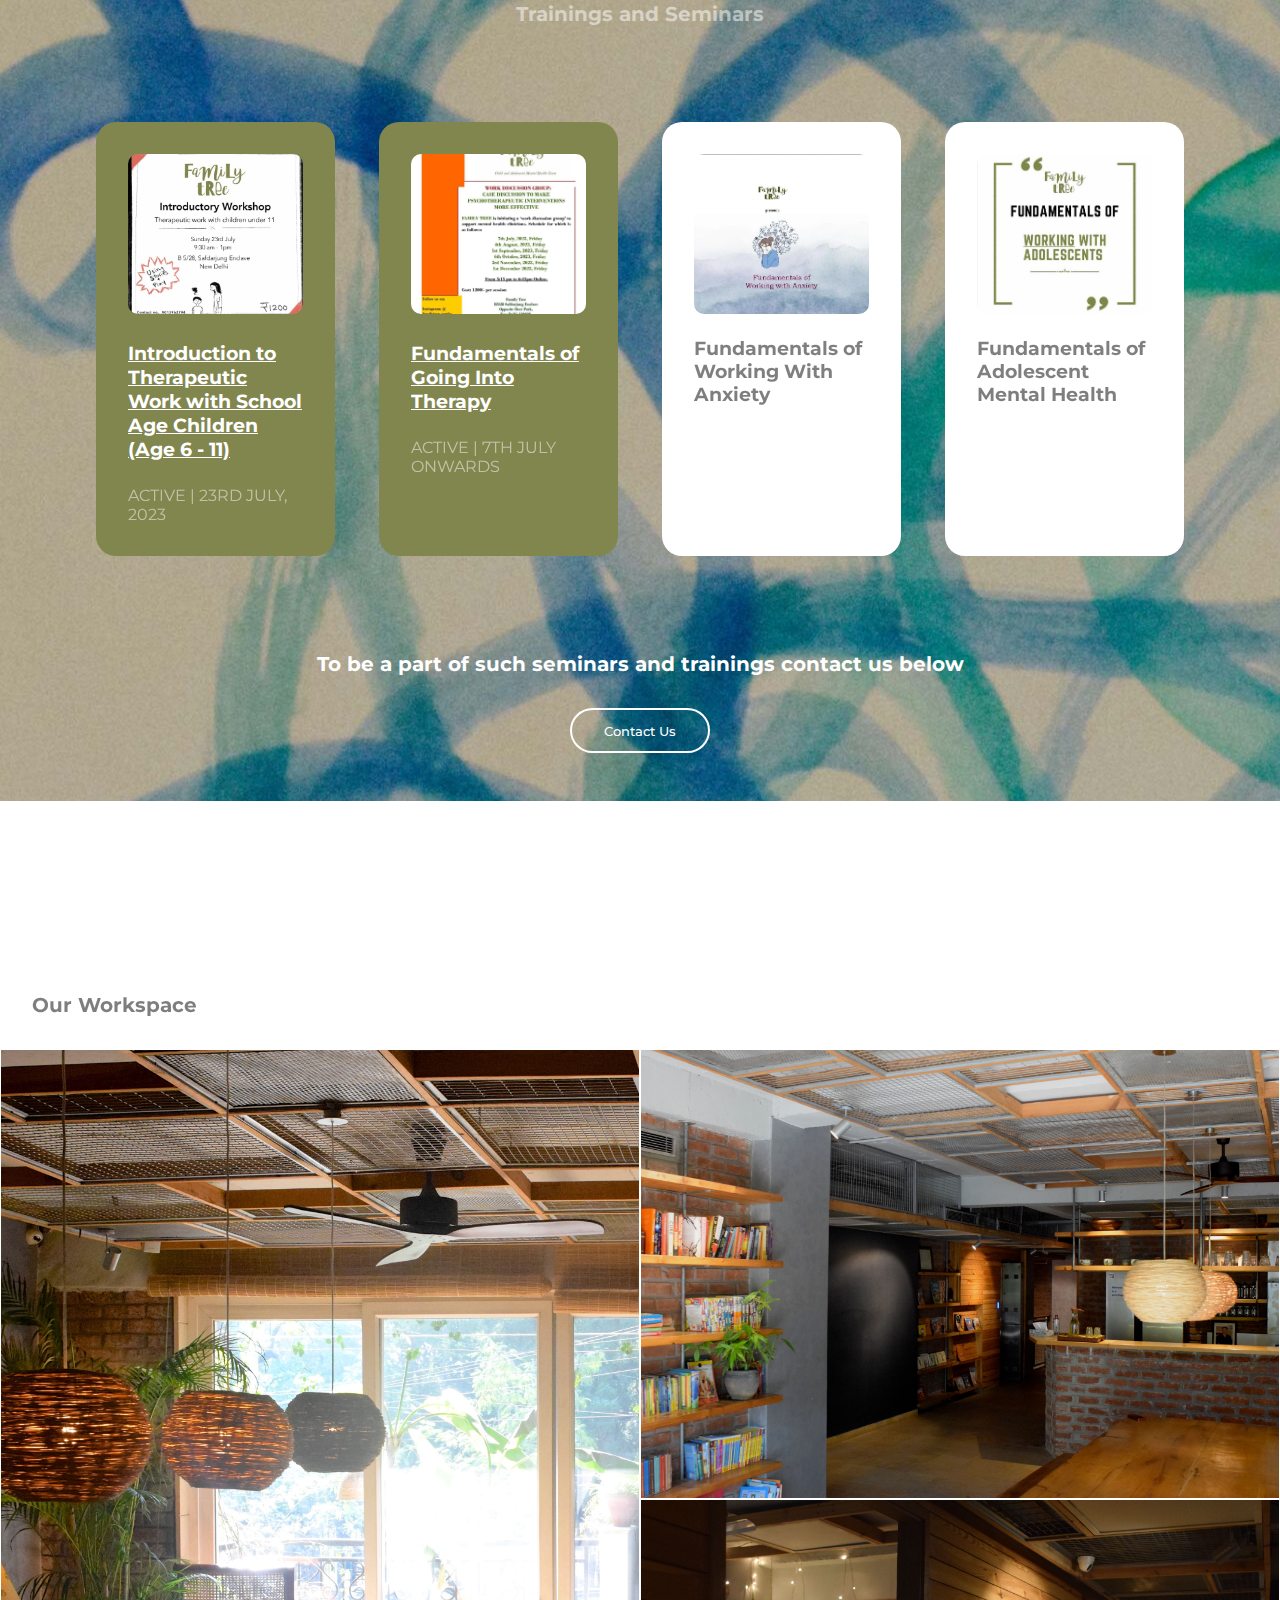
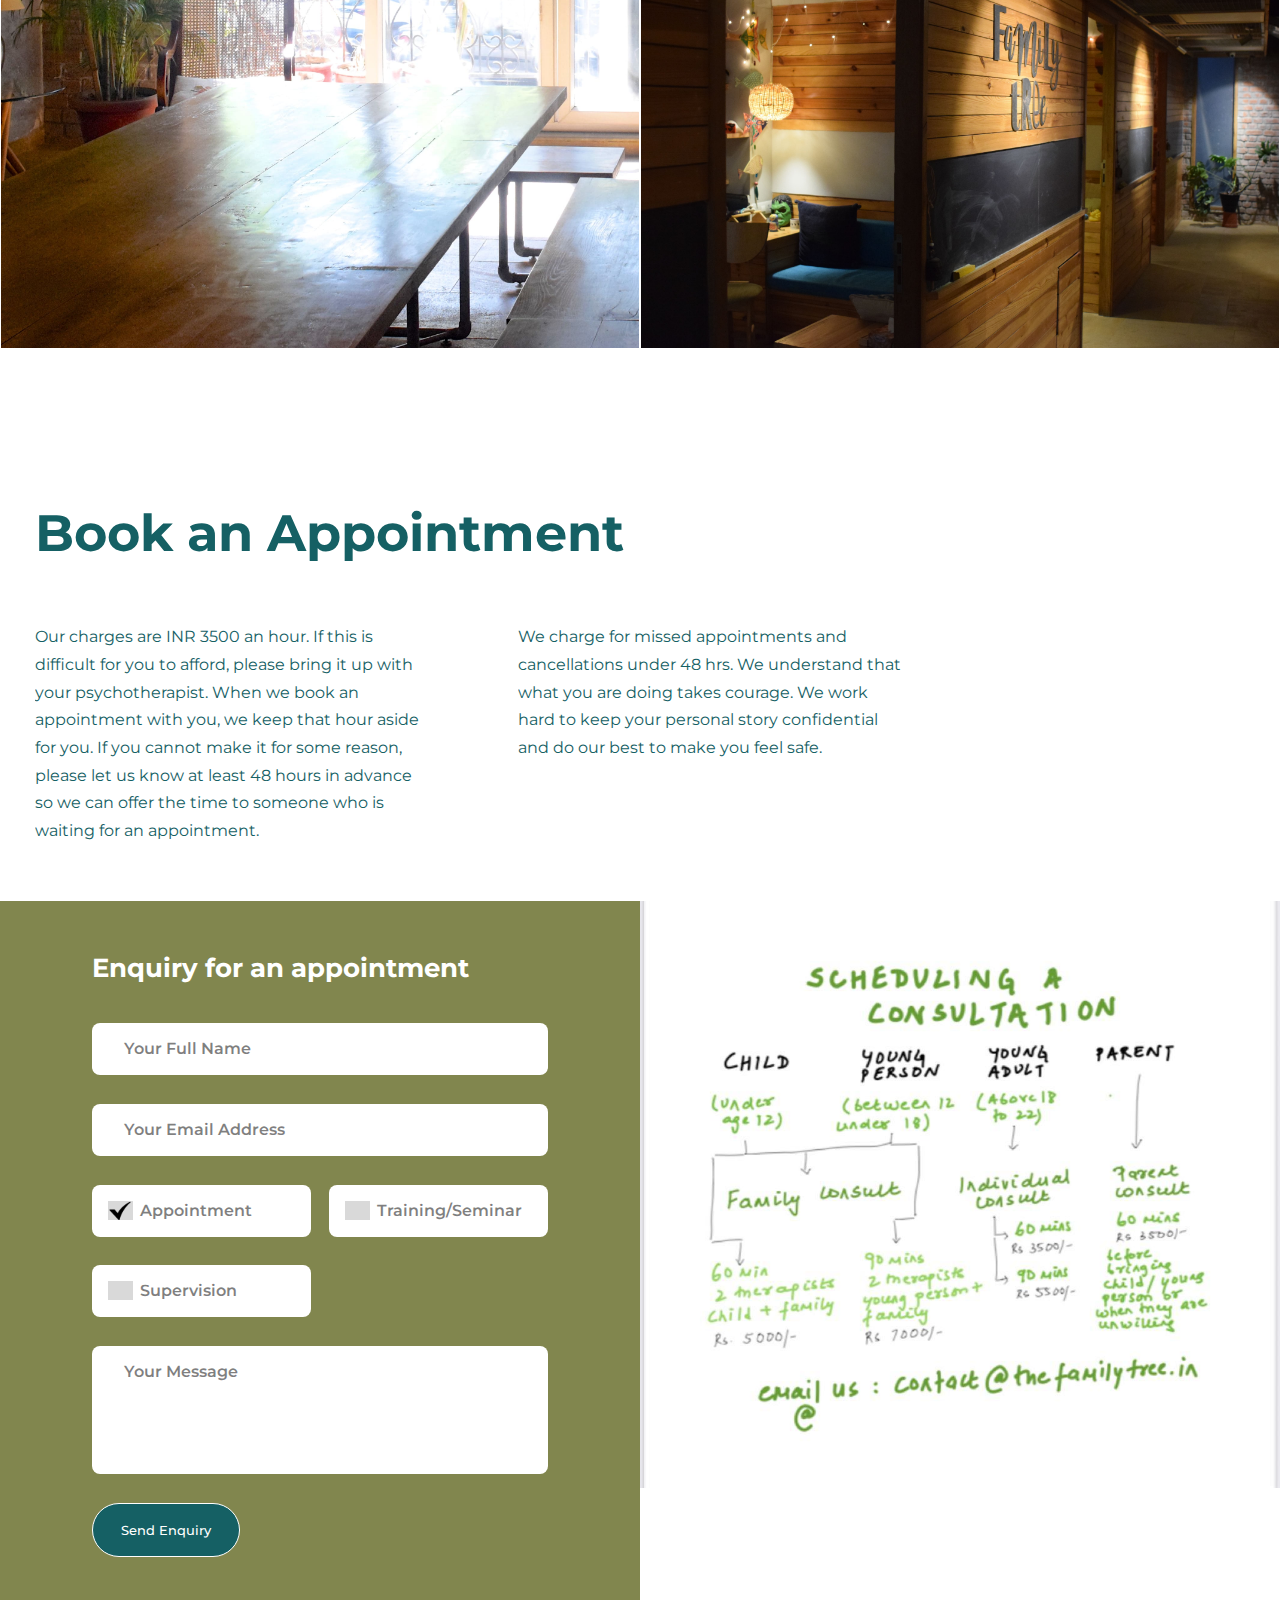
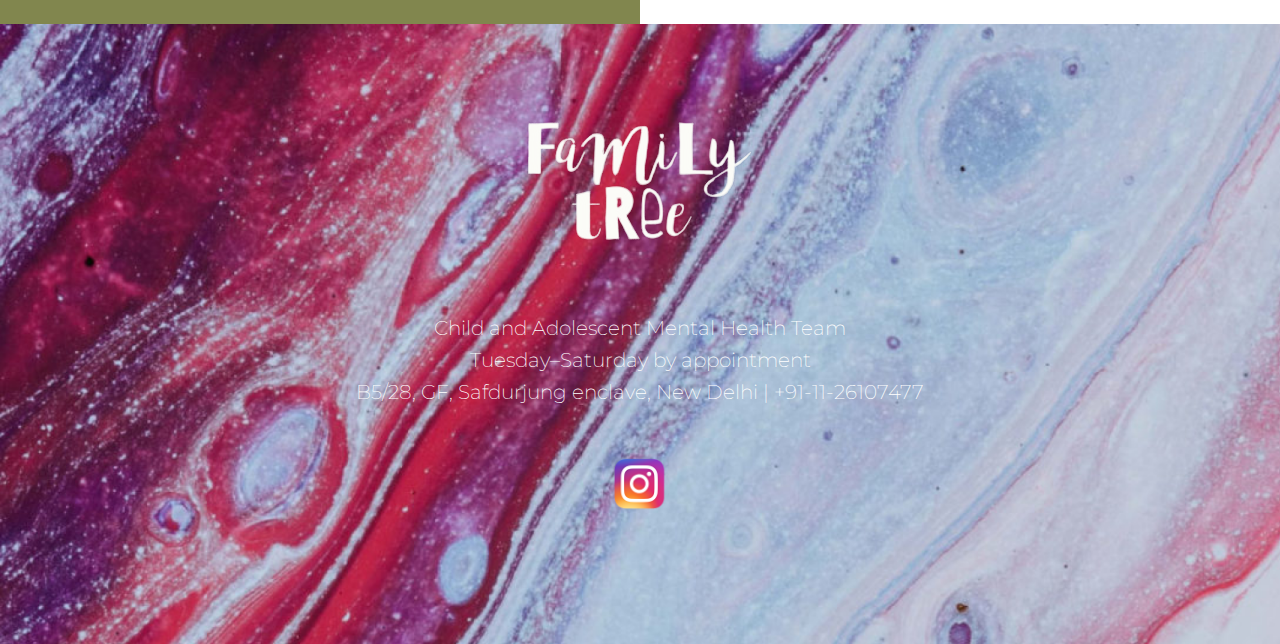
==== commit 719bc3a6: "Created the new page, added it to the home menu, the css will be shared among both the pages" ====
--- a/index.html
+++ b/index.html
@@ -16,7 +16,7 @@
         </div>
     </a> -->
     
-    <nav class=" navbar-scrolled">
+    <nav class="navbar-scrolled">
         <a href="/" class="logo">
             <img src="/assets/logo-white.png" alt="" class="logo-img">
         </a>
@@ -35,6 +35,9 @@
             </li>
             <li>
                 <a href="#appointments">Contact</a>
+            </li>
+            <li>
+                <a href="emotion.html">Emotion Centre</a>
             </li>
             <!--
             <li>
@@ -77,6 +80,9 @@
             </li>
             <li class="mobile-link">
                 <a href="#seminars">Seminars</a>
+            </li>
+            <li class="mobile-link">
+                <a href="emotion.html">Emotion Centre</a>
             </li>
             <!--
             <li class="mobile-link">
@@ -198,7 +204,7 @@
         </div>
     </section>
 
-    <!--PUBLICATIONS -->
+    <!--Prints -->
 
     <section id="prints">
         <h4>Newspaper Prints</h4>
@@ -210,6 +216,8 @@
             <a href="/prints/five.html" target="_blank"><div class="paper seven"></div></a>
         </div>
     </section>
+
+    <!-- Books -->
 
     <section id="bookid" class="book-container container">
         <div class="book">
@@ -244,6 +252,8 @@
         </div>
     </section>
 
+    <!--PUBLICATIONS -->
+
     <section id="publications">
         <h4>Academic Papers</h4>
         <div class="articles">
@@ -265,11 +275,11 @@
             </div>
             <div class="article">
                 <!--<img src="/assets/seminars/reality.png" alt="">-->
-                <a href="https://doi.org/10.1080/13698036.2021.1953395" target="_blank"><h3>Play: Seeing Children’s Inner Worlds </h3></a>
+                <a href="/" target="_blank"><h3>Play: Seeing Children’s Inner Worlds </h3></a>
             </div>
             <div class="article">
                 <!--<img src="/assets/seminars/reality.png" alt="">-->
-                <a href="https://doi.org/10.1080/13698036.2021.1953395" target="_blank"><h3>Living in the times of pandemic: <br/>
+                <a href="/" target="_blank"><h3>Living in the times of pandemic: <br/>
                     Re Living and remembering loss and trauma</h3></a>
             </div>
         </div>
@@ -319,6 +329,9 @@
         </a>
     </section>
 
+    <section id="emotion">
+        
+    </section>
 
     <section id="workspace">
         <h4>Our Workspace</h4>
--- a/style.css
+++ b/style.css
@@ -125,6 +125,20 @@
   display: flex;
   align-items: center;
   flex-wrap: wrap;
+  /*
+  li:nth-child(6){
+      margin-inline: 0;
+      margin-left: 2.2rem;
+      @include tablet{
+          margin-left: 1.6rem;
+      }
+  }*/
+}
+@media screen and (min-width: 600px) and (max-width: 1100px) {
+  nav ul {
+    width: 60%;
+    justify-content: end;
+  }
 }
 nav ul li {
   margin-inline: 2.2rem;
@@ -146,15 +160,6 @@
 @media screen and (min-width: 600px) and (max-width: 1100px) {
   nav ul li:nth-child(1) {
     margin-right: 1.6rem;
-  }
-}
-nav ul li:nth-child(4) {
-  padding-inline: 0;
-  margin-left: 2.2rem;
-}
-@media screen and (min-width: 600px) and (max-width: 1100px) {
-  nav ul li:nth-child(4) {
-    margin-left: 1.6rem;
   }
 }
 
@@ -772,7 +777,6 @@
 @media (max-width: 600px) {
   #publications .articles {
     flex-direction: column;
-    flex-wrap: wrap;
   }
 }
 @media screen and (min-width: 600px) and (max-width: 1100px) {
@@ -789,7 +793,7 @@
 }
 @media (max-width: 600px) {
   #publications .articles .article {
-    width: 100%;
+    width: 100% !important;
     margin-bottom: 16px;
   }
 }
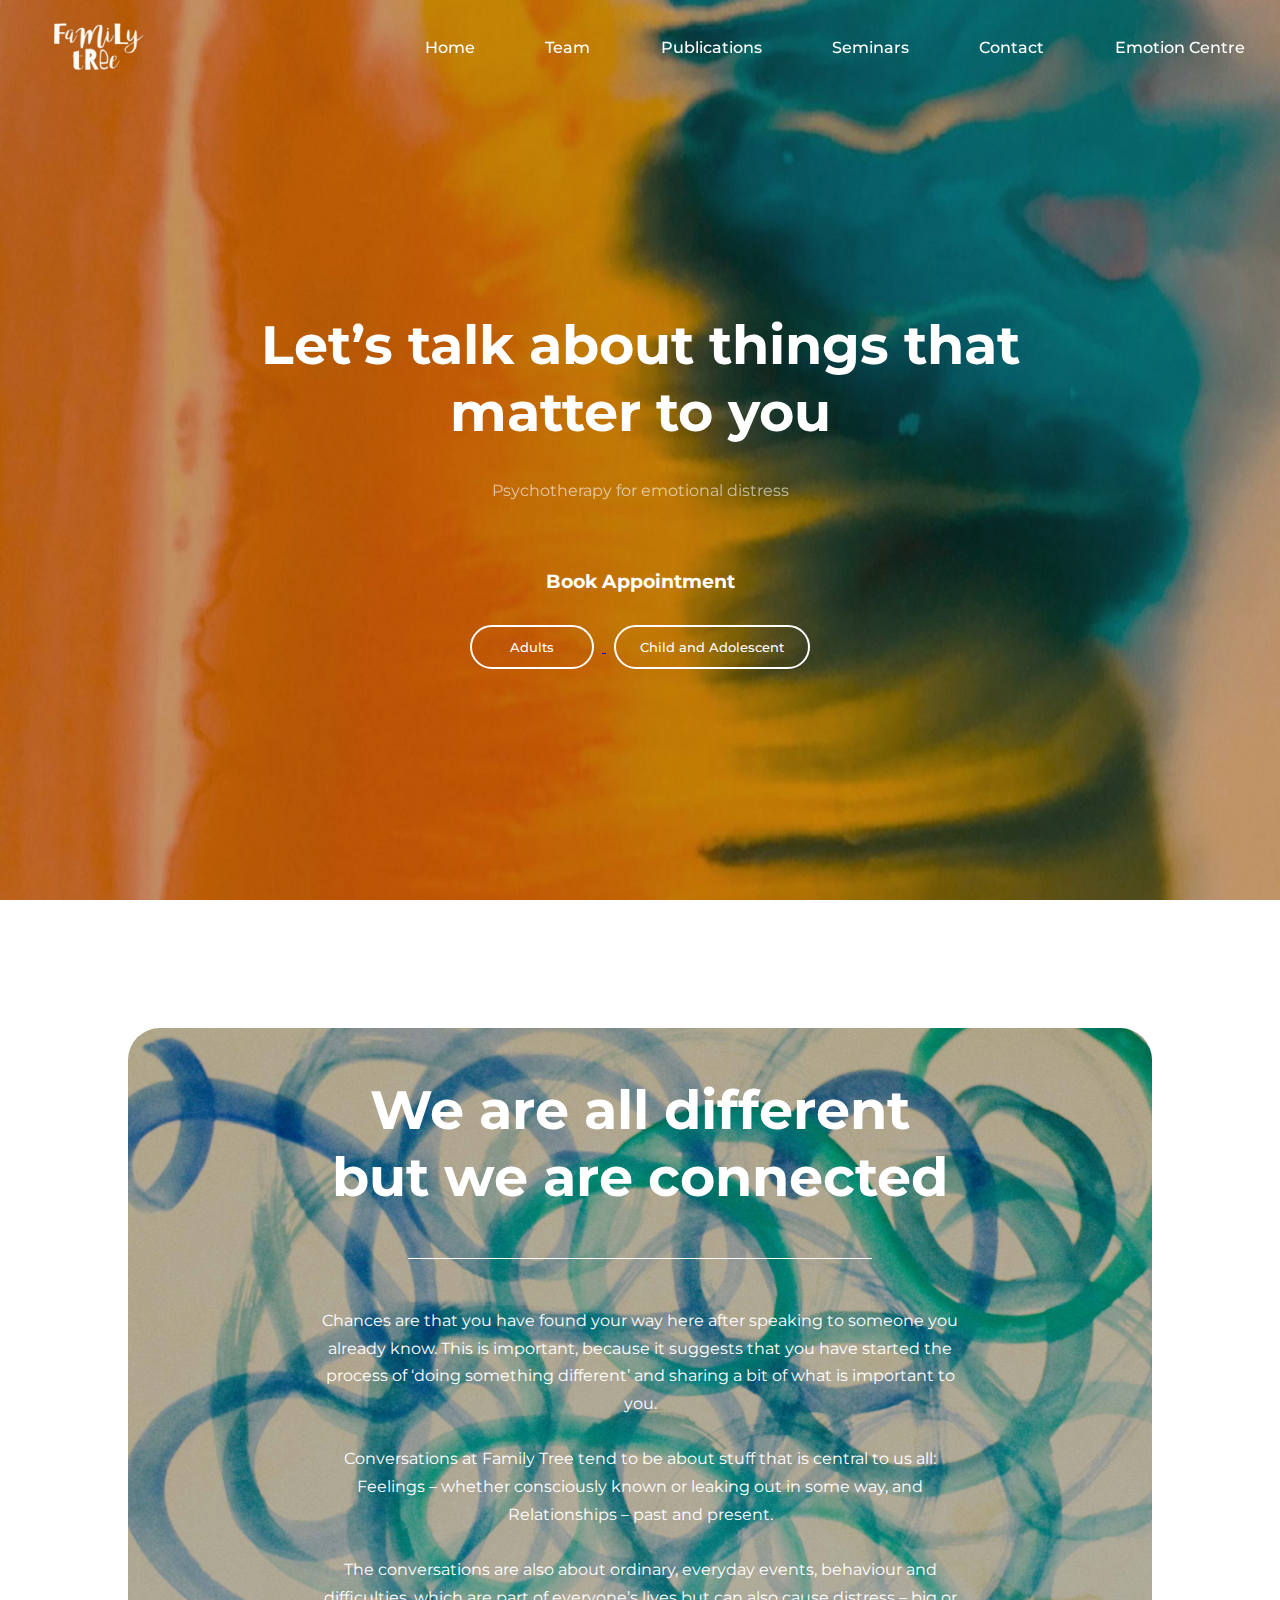
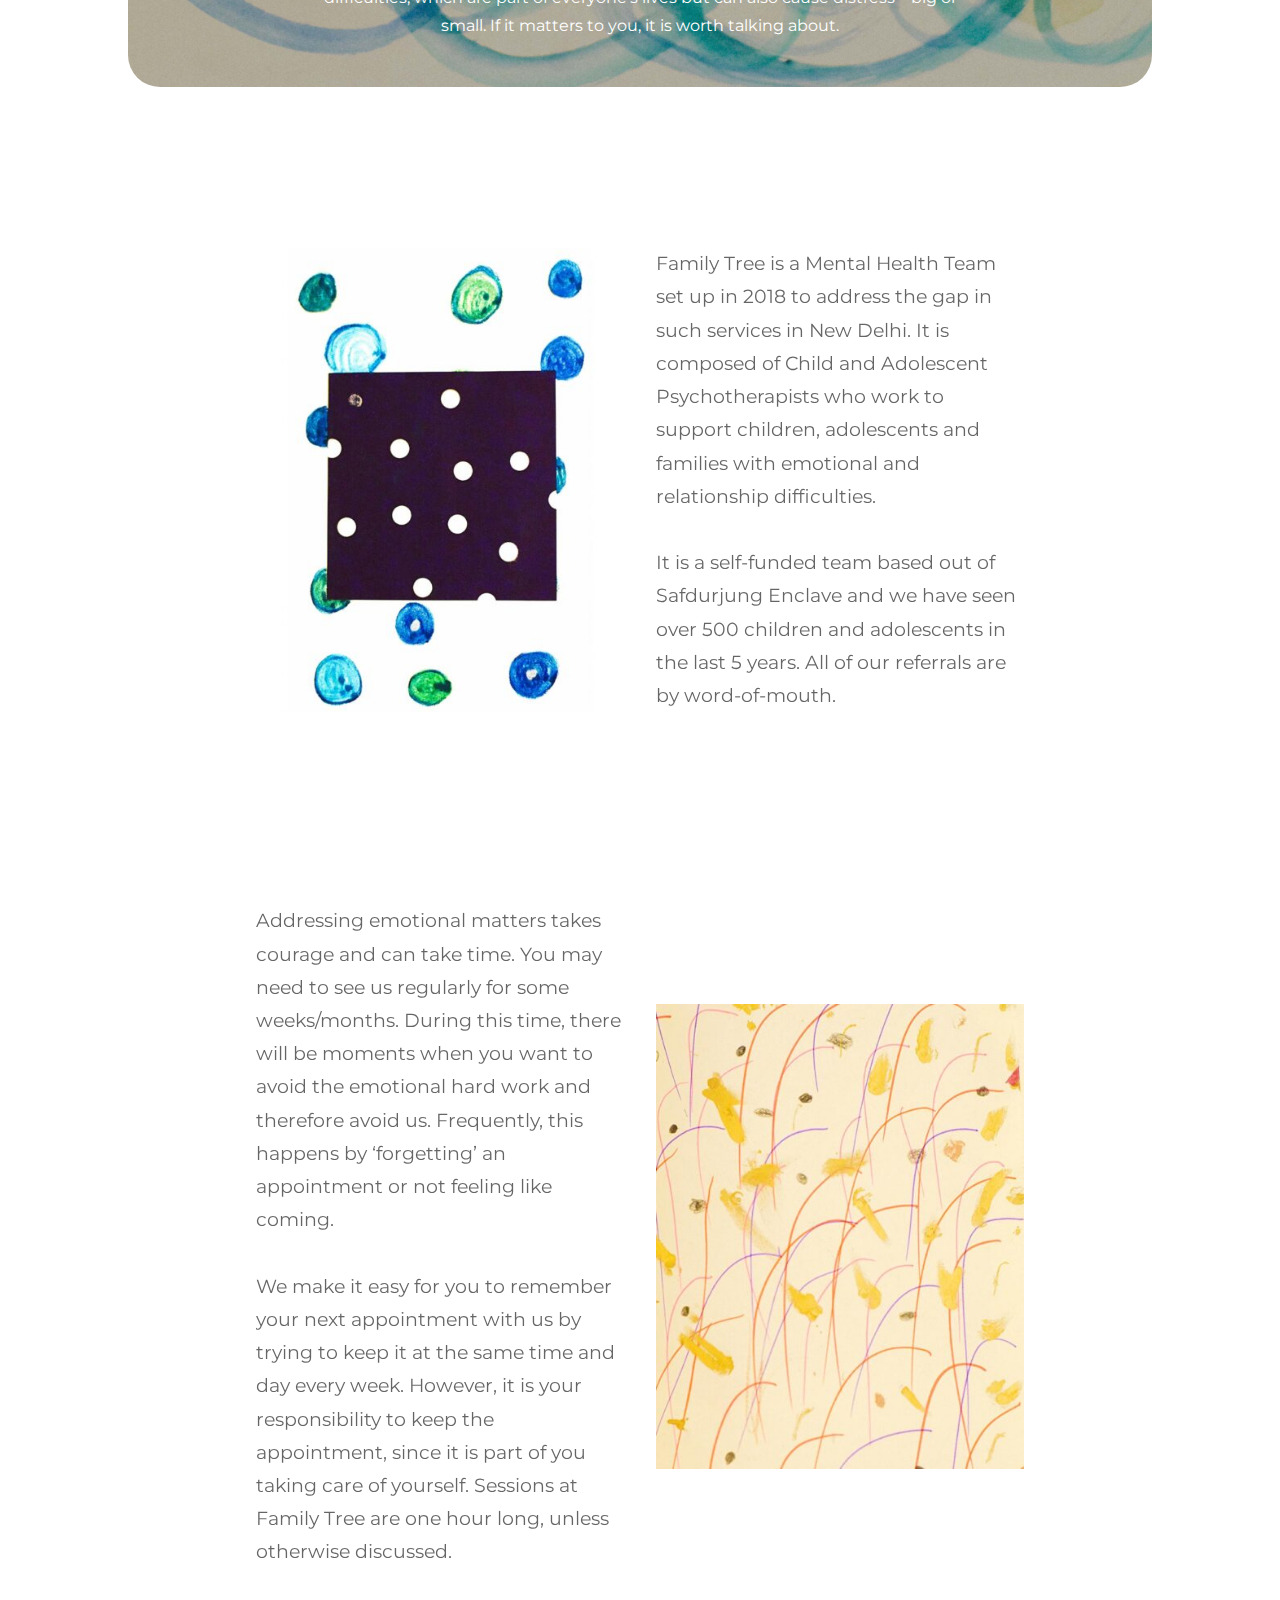
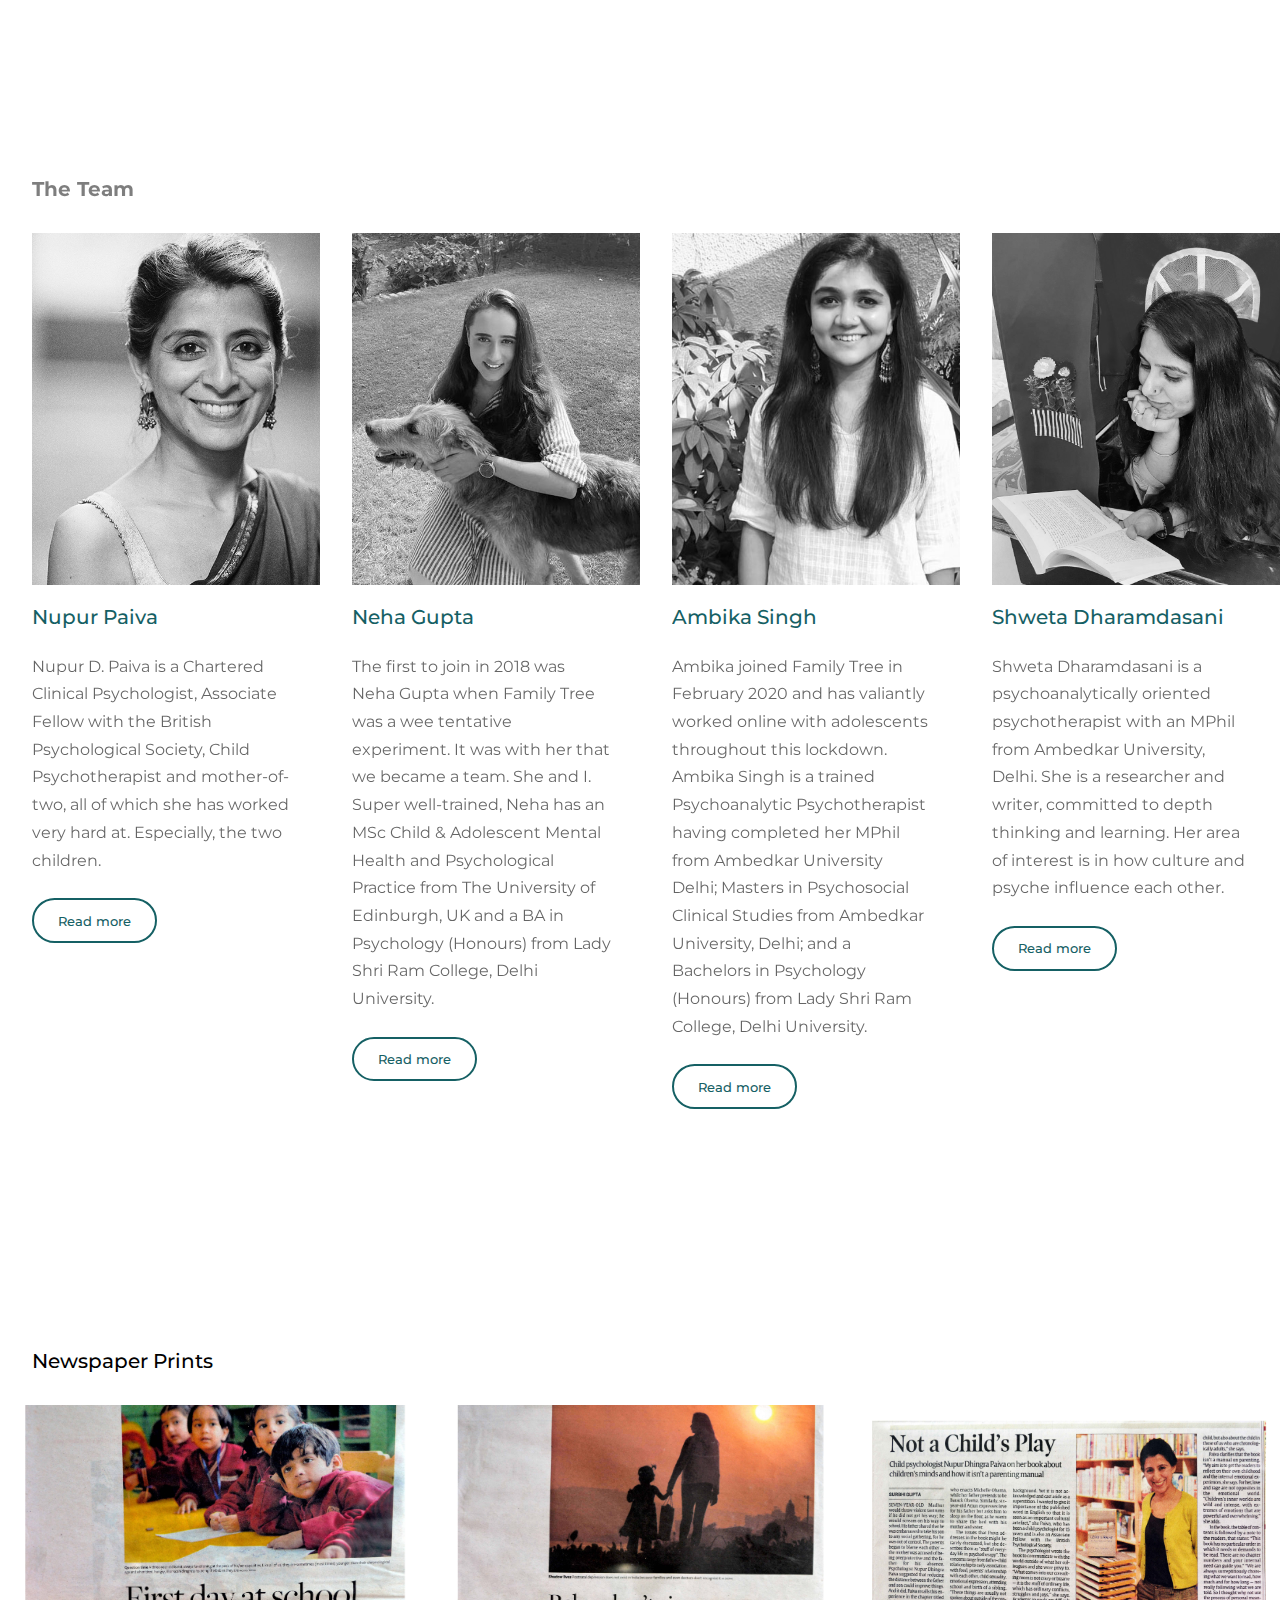
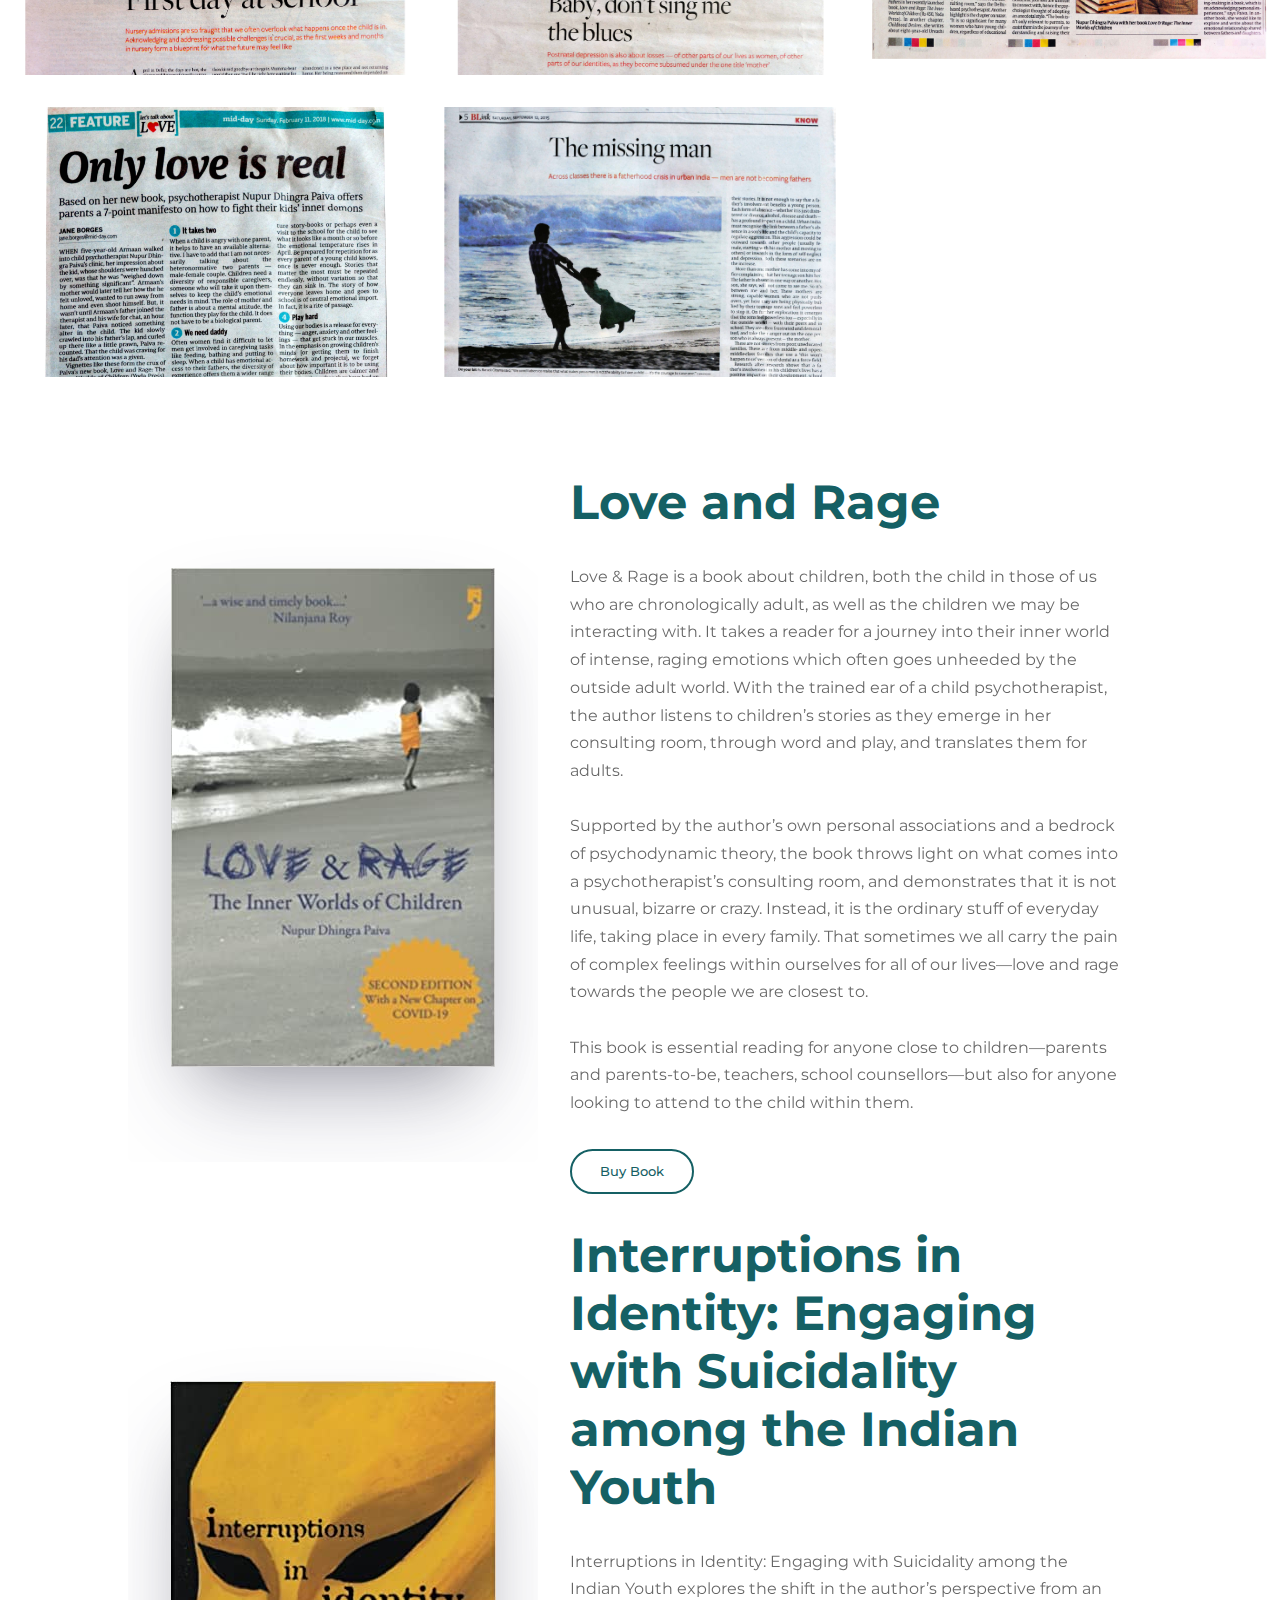
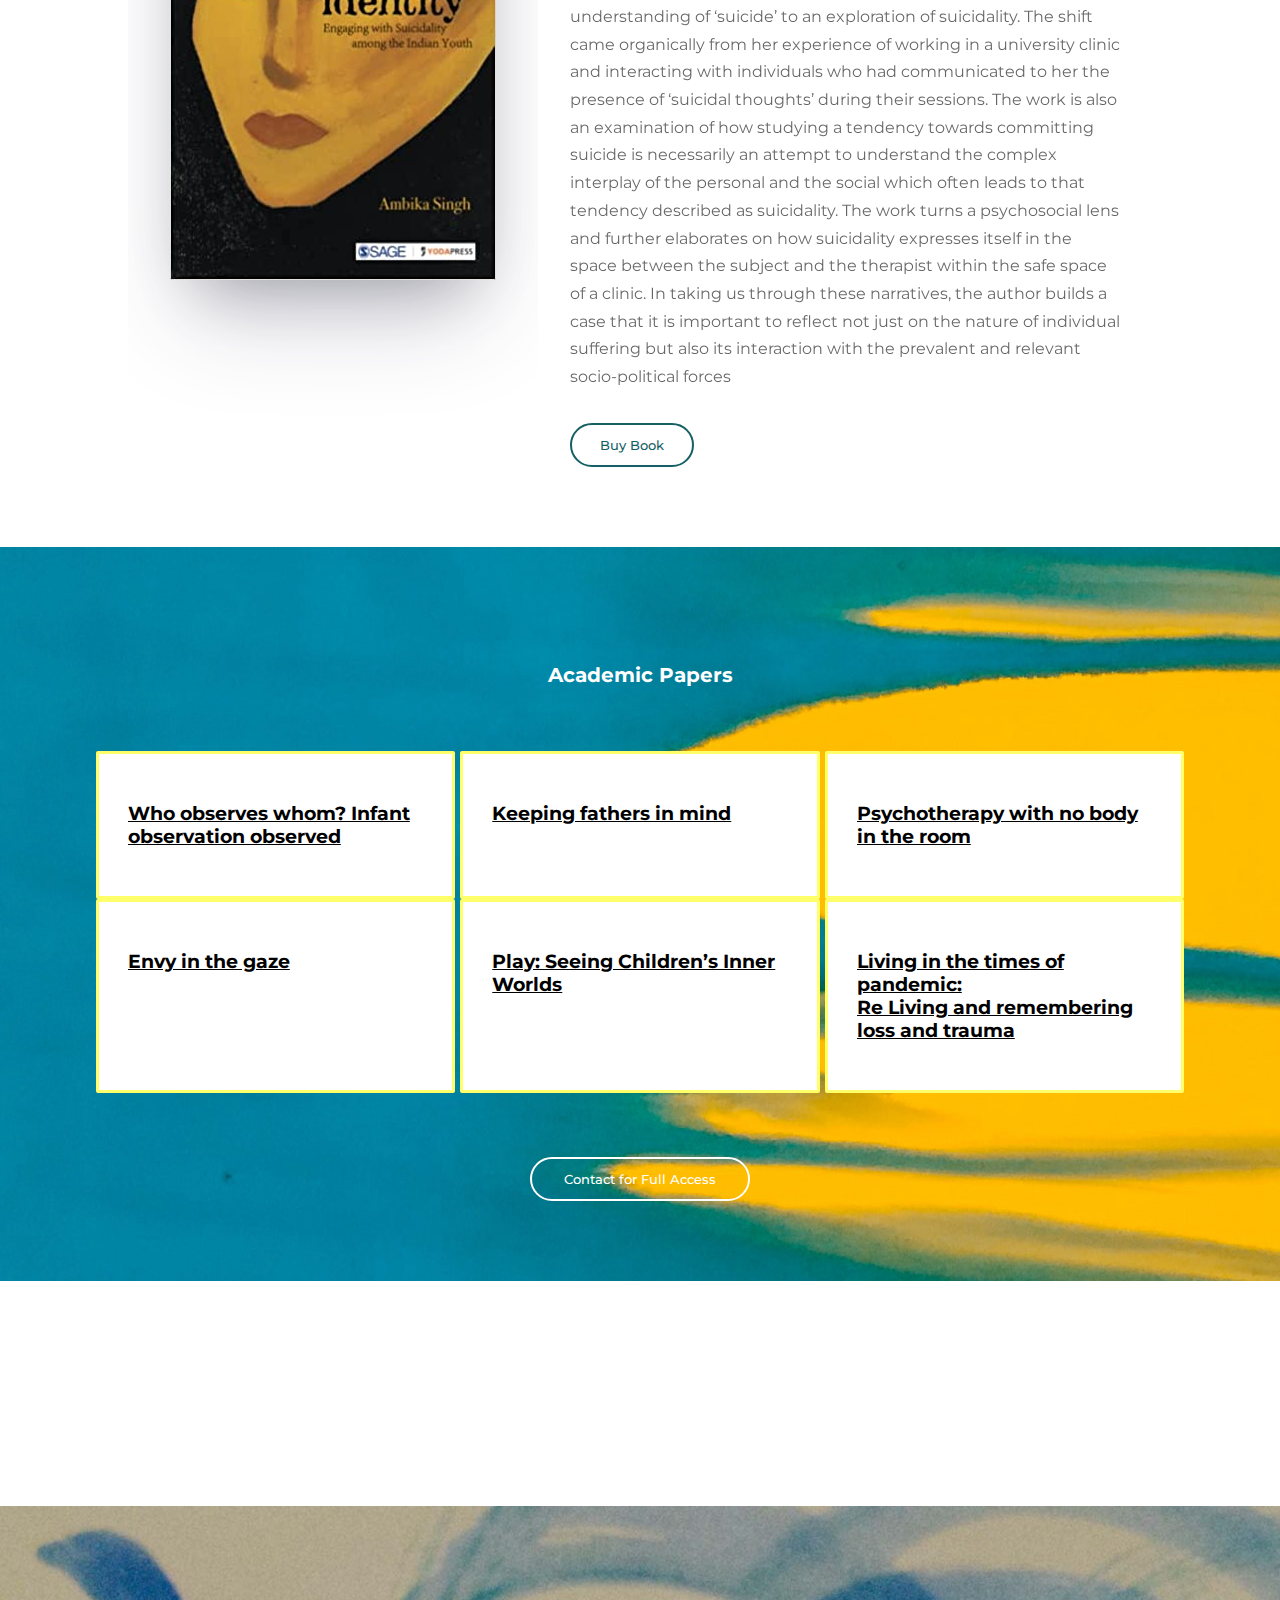
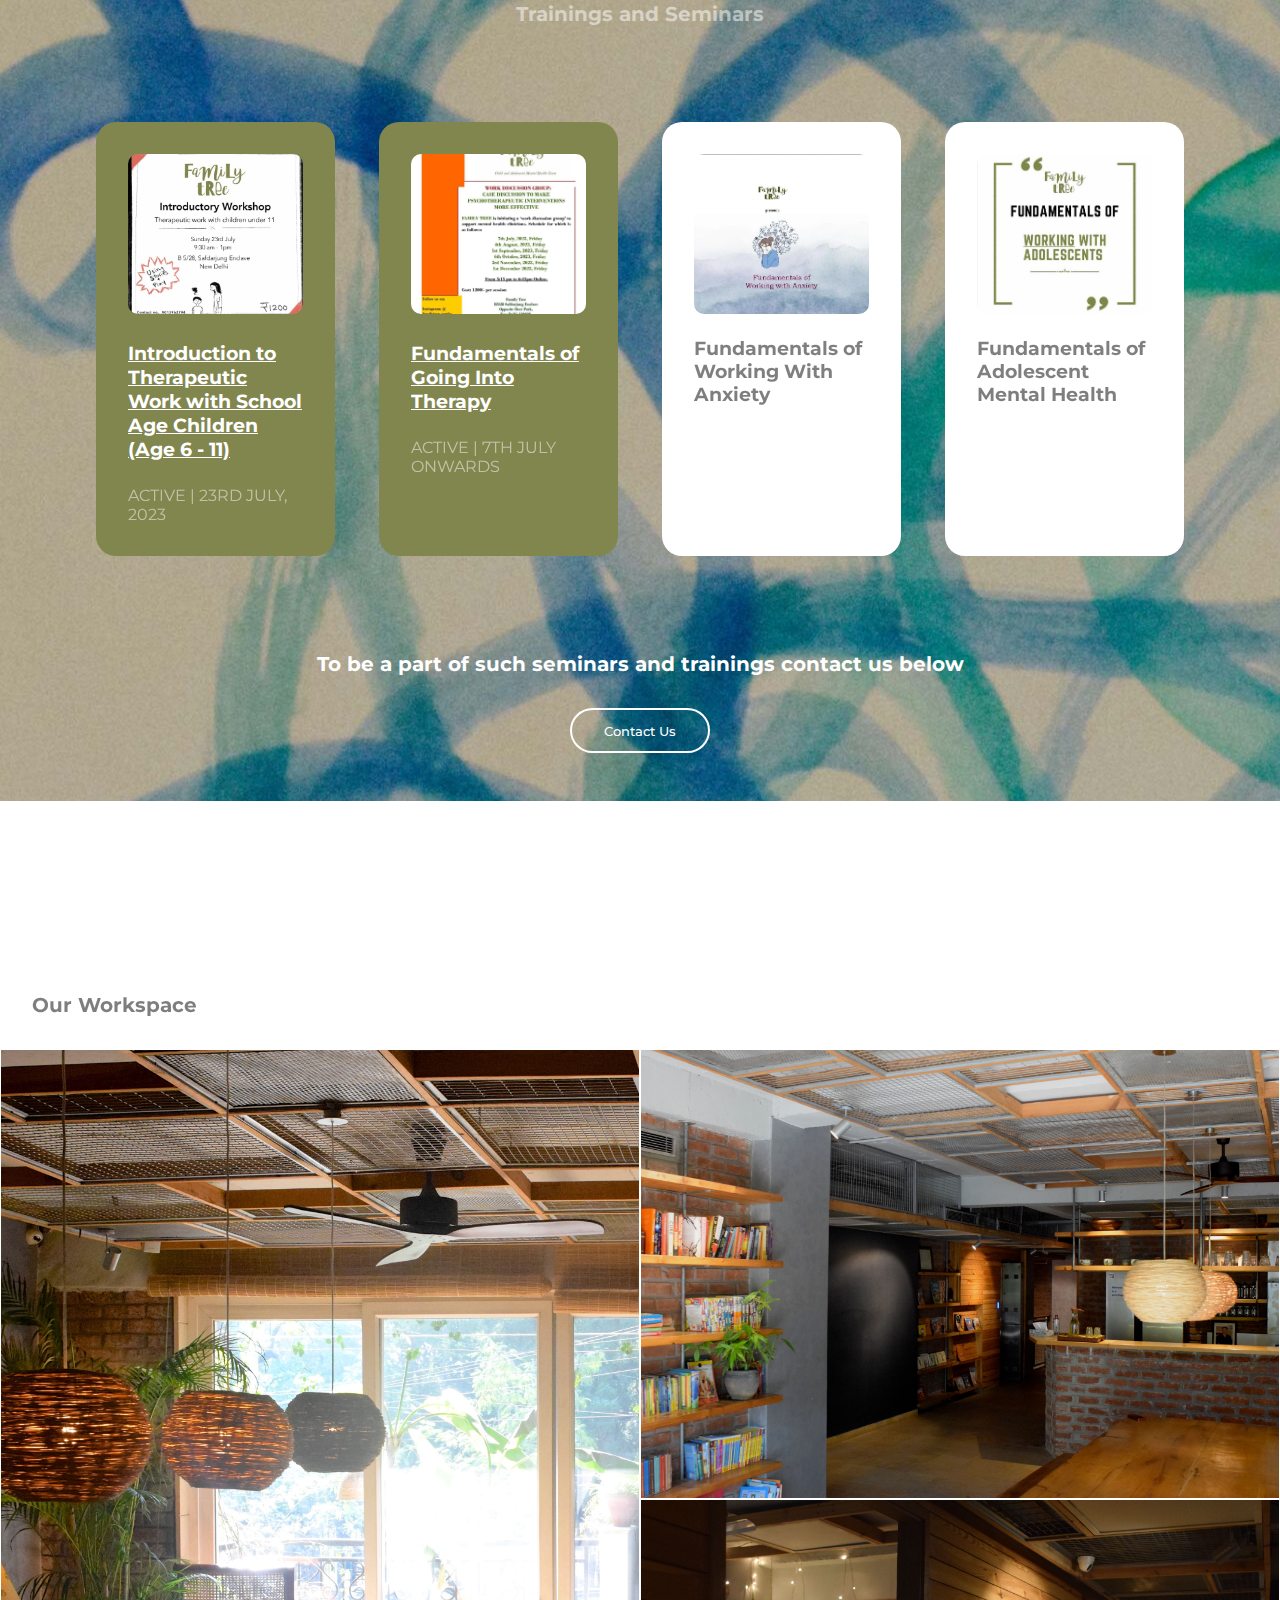
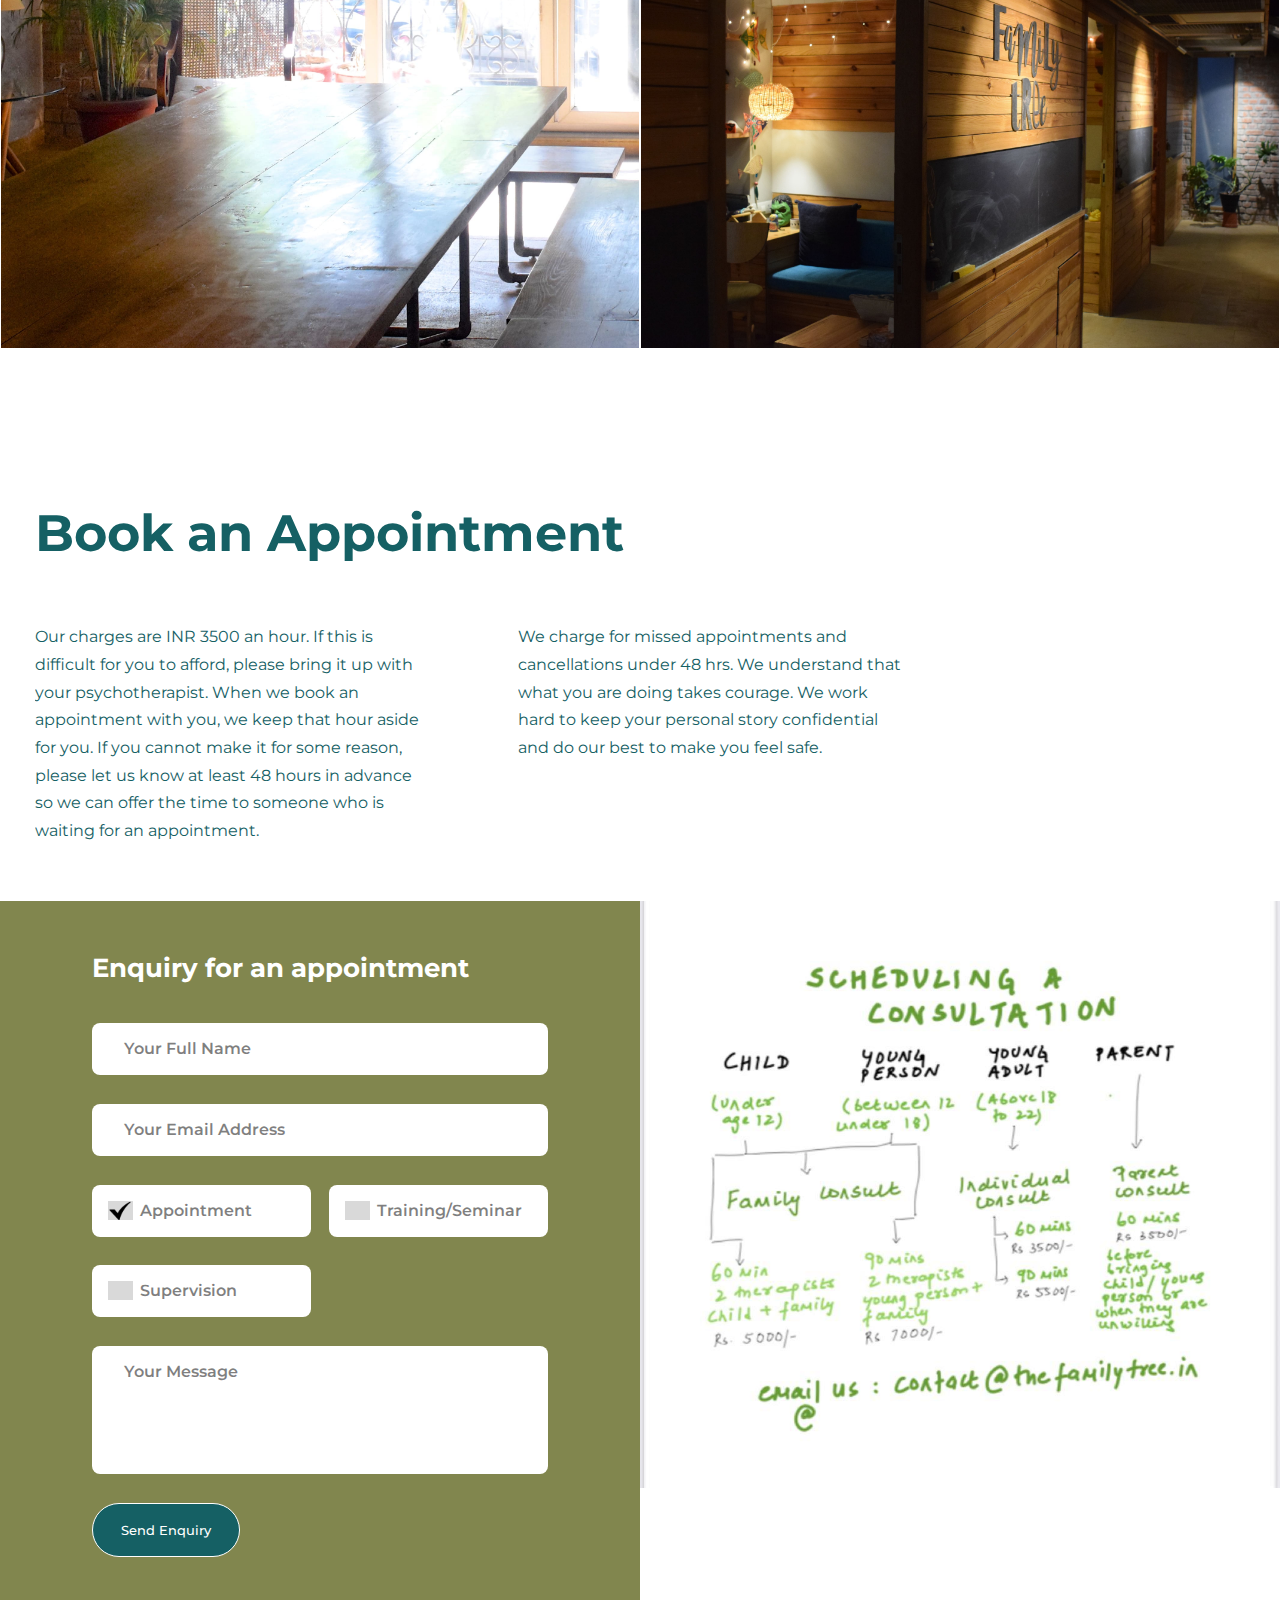
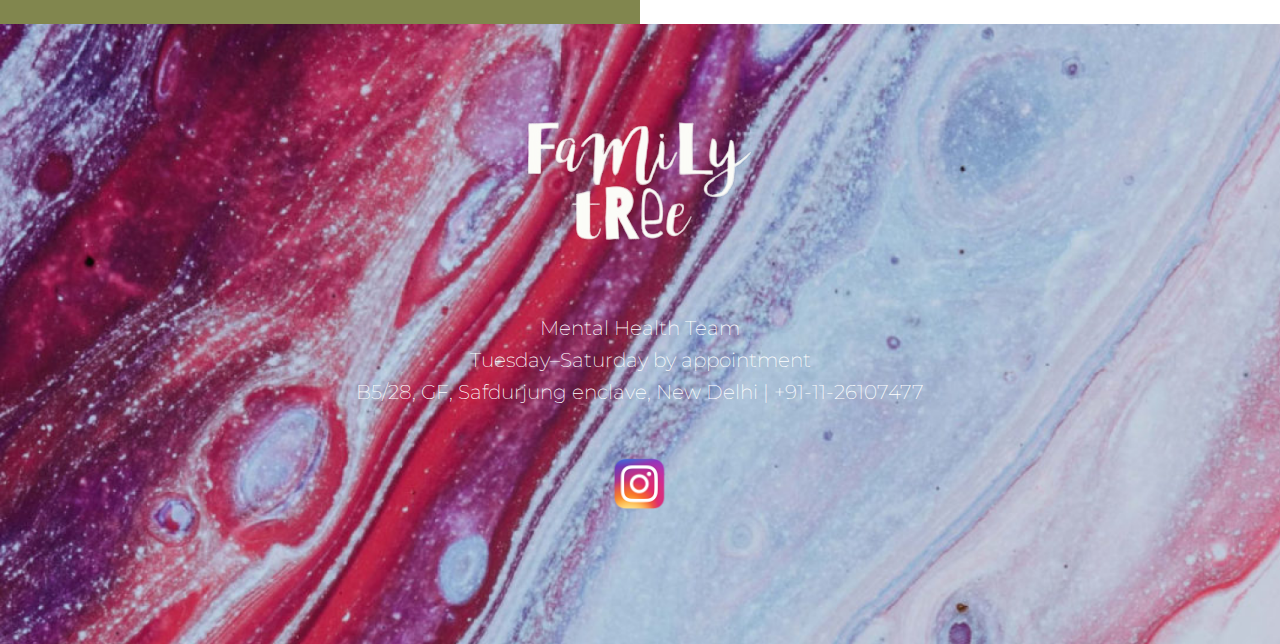
==== commit facd2022: "Added a new page and its form - set up the subject line to differentiate form submissions on the mai" ====
--- a/index.html
+++ b/index.html
@@ -4,7 +4,7 @@
     <meta charset="UTF-8">
     <meta http-equiv="X-UA-Compatible" content="IE=edge">
     <meta name="viewport" content="width=device-width, initial-scale=1.0">
-    <title>The Family Tree | Child and Adolescent Mental Health Team</title>
+    <title>The Family Tree | Mental Health Team</title>
     <link rel="stylesheet" href="style.css">
 </head>
 <body>
@@ -91,9 +91,14 @@
             -->
         </ul>
 
-            <a href="#appointments" class="mobile-link">
-                <button class="btn-primary">Book Appointment</button>
-            </a>
+            <div class="buttons">
+                <a href="./adults.html">
+                    <button class="btn-outline">Adults</button>
+                </a>
+                <a href="#appointments">
+                    <button class="btn-outline">Child and Adolescent</button>
+                </a>
+            </div>
 
     </div>
 
@@ -102,20 +107,18 @@
         <div class="header-content">
             <h1>Let’s talk about things that matter to you</h1>
             <p>Psychotherapy for emotional distress</p>
-            <a href="#appointments">
-                <button class="btn-outline">Book Appointment</button>
-            </a>
+            <h3>Book Appointment</h3>
+            <div class="buttons">
+                <a href="adults.html">
+                    <button class="btn-outline">Adults</button>
+                </a>
+                <a href="#appointments">
+                    <button class="btn-outline">Child and Adolescent</button>
+                </a>
+            </div>
         </div>
         
     </header>
-
-    
-    <section class="info">
-        <img src="/assets/image-3-452x570.jpg" alt="">
-        <p>Family Tree is a Child and Adolescent Mental Health Team set up in 2018 to address the gap in such services in New Delhi. It is composed of Child and Adolescent Psychotherapists who work to support children, adolescents and families with emotional and relationship difficulties.
-            <br><br>
-        It is a self-funded team based out of Safdurjung Enclave and we have seen over 500 children and adolescents in the last 5 years. All of our referrals are by word-of-mouth.</p>
-    </section>
 
     <section class="connected container">
         <h1>We are all different but we are connected</h1>
@@ -124,6 +127,13 @@
         Conversations at Family Tree tend to be about stuff that is central to us all: Feelings – whether consciously known or leaking out in some way, and Relationships – past and present.
         <br><br>
         The conversations are also about ordinary, everyday events, behaviour and difficulties, which are part of everyone’s lives but can also cause distress – big or small. If it matters to you, it is worth talking about.</p>
+    </section>
+
+    <section class="info">
+        <img src="/assets/image-3-452x570.jpg" alt="">
+        <p>Family Tree is a Mental Health Team set up in 2018 to address the gap in such services in New Delhi. It is composed of Child and Adolescent Psychotherapists who work to support children, adolescents and families with emotional and relationship difficulties.
+            <br><br>
+        It is a self-funded team based out of Safdurjung Enclave and we have seen over 500 children and adolescents in the last 5 years. All of our referrals are by word-of-mouth.</p>
     </section>
 
     <section class="info reverse">
@@ -353,6 +363,7 @@
             <div class="form-area">
                 <form name="contact" method="post" data-netlify="true">
                     <h3>Enquiry for an appointment</h3>
+                    <input type="hidden" name="subject" value="New lead from %{formName}-child (%{submissionId})" />
                     <input type="text" name="name" id="name" placeholder="Your Full Name" required class="full-length">
                     <input type="email" name="email" id="email" placeholder="Your Email Address" required class="full-length">
 
@@ -397,7 +408,7 @@
         <a href="#home">
             <img src="/assets/logo-white.png" alt="">
         </a>
-        <h3>Child and Adolescent Mental Health Team <br>
+        <h3>Mental Health Team <br>
             Tuesday–Saturday by appointment <br>
             B5/28, GF, Safdurjung enclave, New Delhi | +91-11-26107477</h3>
 
--- a/style.css
+++ b/style.css
@@ -11,6 +11,7 @@
 :root {
   --primary: #156064;
   --family-tree: #81864e;
+  --emotion: #B33732;
 }
 
 .container {
@@ -221,7 +222,7 @@
   box-shadow: rgba(50, 50, 93, 0.1) 0px 6px 12px -2px, rgba(0, 0, 0, 0.1) 0px 3px 7px -3px;
 }
 .navbar-mobile-scrolled a {
-  color: var(--primary);
+  color: var(--primary) !important;
 }
 .navbar-mobile-scrolled button {
   background-color: var(--primary);
@@ -303,6 +304,36 @@
 #sidebar a {
   text-decoration: none !important;
 }
+@media (max-width: 600px) {
+  #sidebar .buttons {
+    display: flex;
+    flex-direction: column;
+    width: 100%;
+  }
+}
+@media (max-width: 600px) {
+  #sidebar a {
+    width: 100%;
+  }
+}
+#sidebar button {
+  margin-block: 1rem;
+  margin-inline: 0.5rem;
+}
+@media screen and (min-width: 600px) and (max-width: 1100px) {
+  #sidebar button {
+    font-size: 1.6rem;
+    padding-inline: 36px;
+    padding-block: 12px;
+    font-size: 1rem;
+  }
+}
+@media (max-width: 600px) {
+  #sidebar button {
+    margin-block: 0.5rem;
+    width: 60%;
+  }
+}
 
 header {
   background-color: var(--family-tree);
@@ -346,7 +377,7 @@
 }
 @media screen and (min-width: 600px) and (max-width: 1100px) {
   header .header-content h1 {
-    font-size: 4.5rem;
+    font-size: 3rem;
   }
 }
 header .header-content p {
@@ -354,6 +385,7 @@
   padding-block: 1rem;
   width: 40%;
   line-height: 1.8rem;
+  margin-bottom: 2rem;
 }
 @media (max-width: 600px) {
   header .header-content p {
@@ -363,17 +395,37 @@
 @media screen and (min-width: 600px) and (max-width: 1100px) {
   header .header-content p {
     width: 80%;
-    font-size: 1.6rem;
+    font-size: 1.25rem;
+  }
+}
+@media (max-width: 600px) {
+  header .header-content .buttons {
+    display: flex;
+    flex-direction: column;
+    width: 100%;
+  }
+}
+@media (max-width: 600px) {
+  header .header-content a {
+    width: 100%;
   }
 }
 header .header-content button {
   margin-block: 1rem;
+  margin-inline: 0.5rem;
 }
 @media screen and (min-width: 600px) and (max-width: 1100px) {
   header .header-content button {
     font-size: 1.6rem;
     padding-inline: 36px;
     padding-block: 12px;
+    font-size: 1rem;
+  }
+}
+@media (max-width: 600px) {
+  header .header-content button {
+    margin-block: 0.5rem;
+    width: 80%;
   }
 }
 
@@ -424,6 +476,7 @@
   text-align: center;
   color: #fff;
   border-radius: 2rem;
+  margin-top: 8rem;
 }
 @media (max-width: 600px) {
   .connected {
@@ -474,9 +527,6 @@
     width: 90%;
     flex-direction: column;
     margin-block: 24px;
-  }
-  .reverse img {
-    display: none;
   }
 }
 
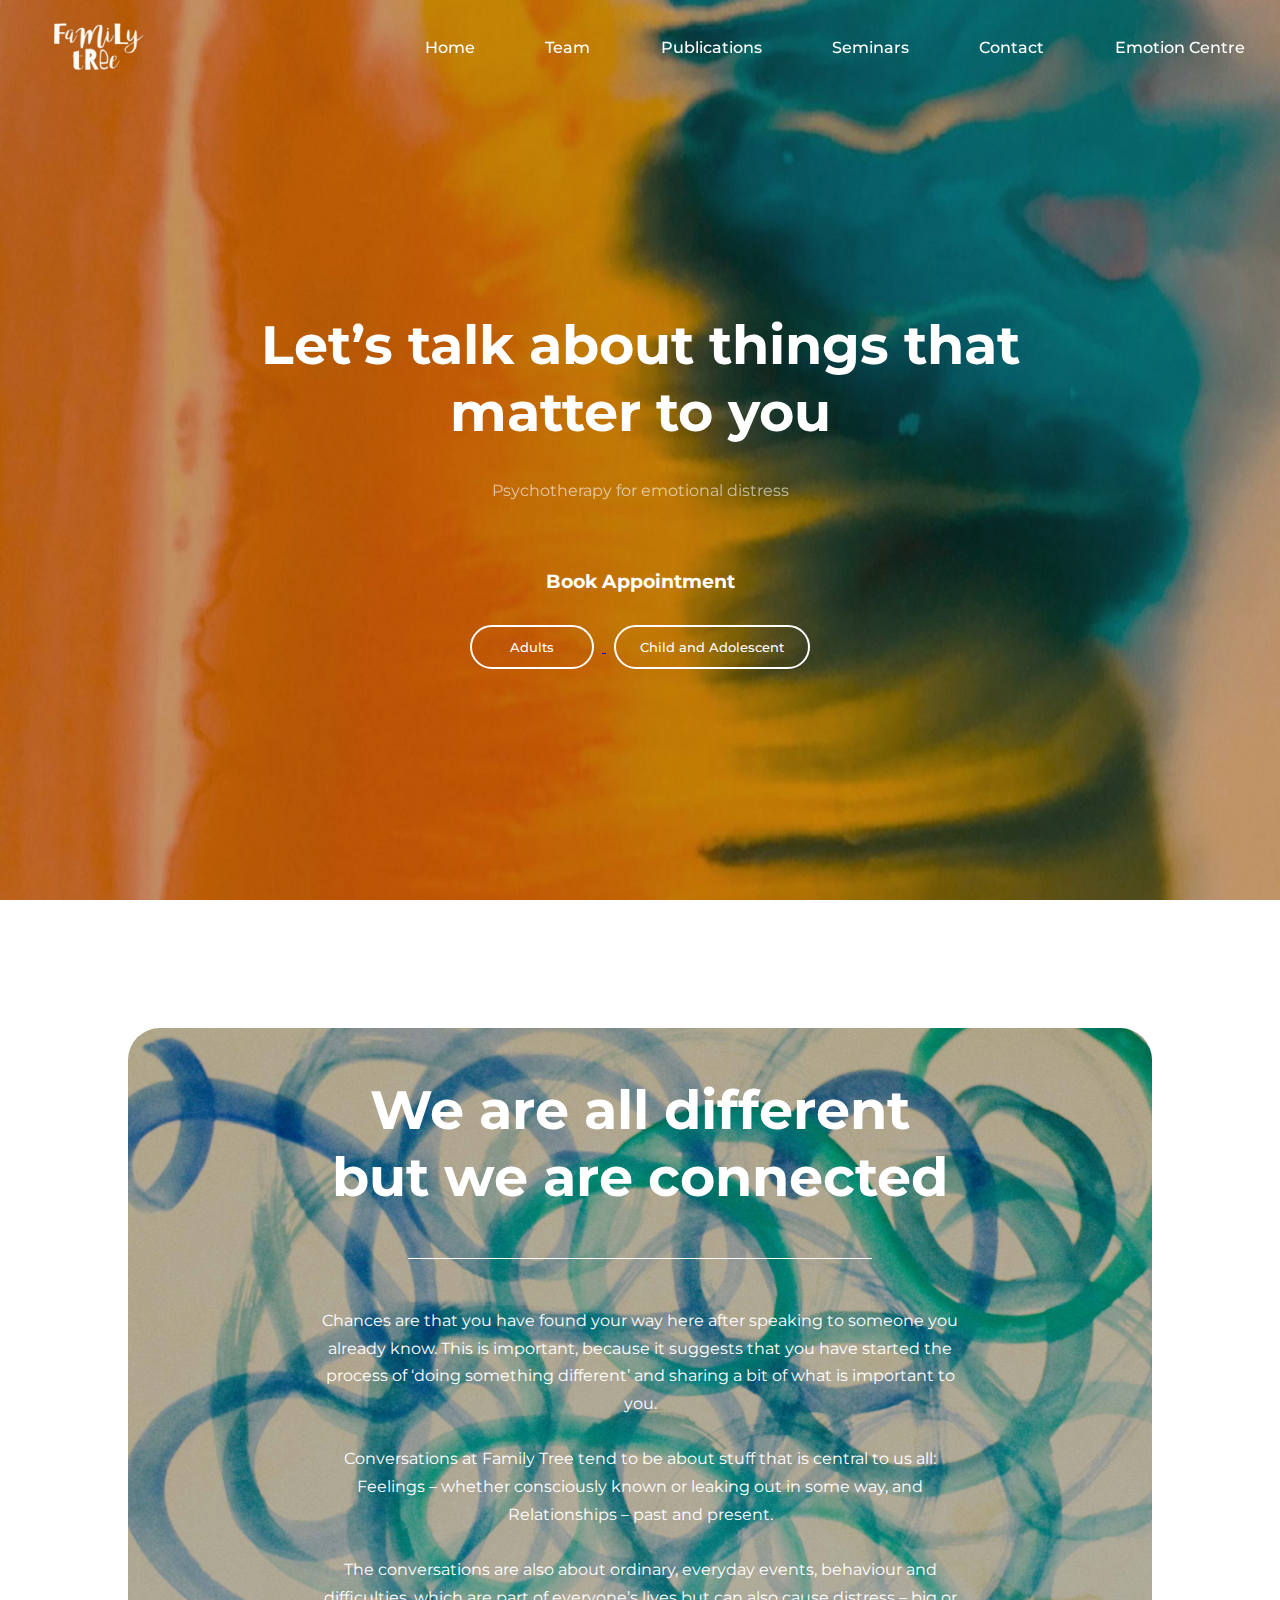
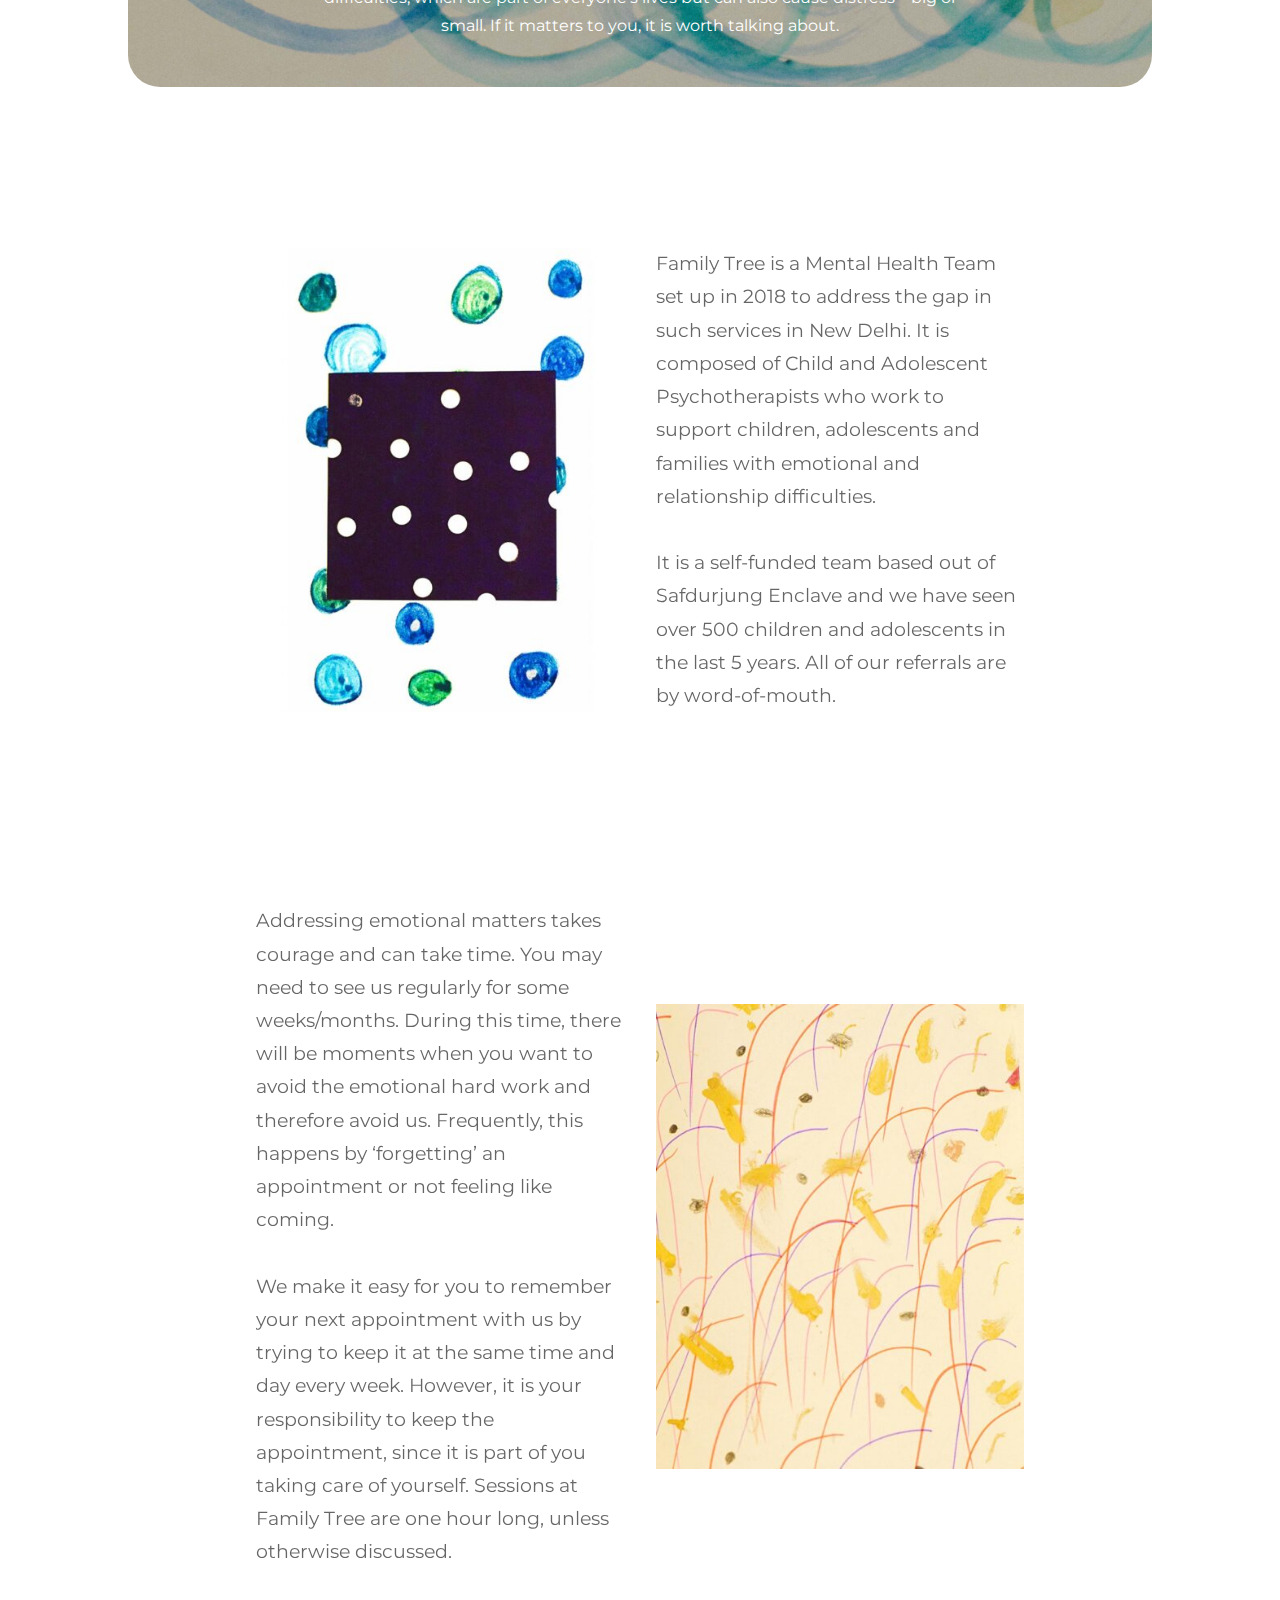
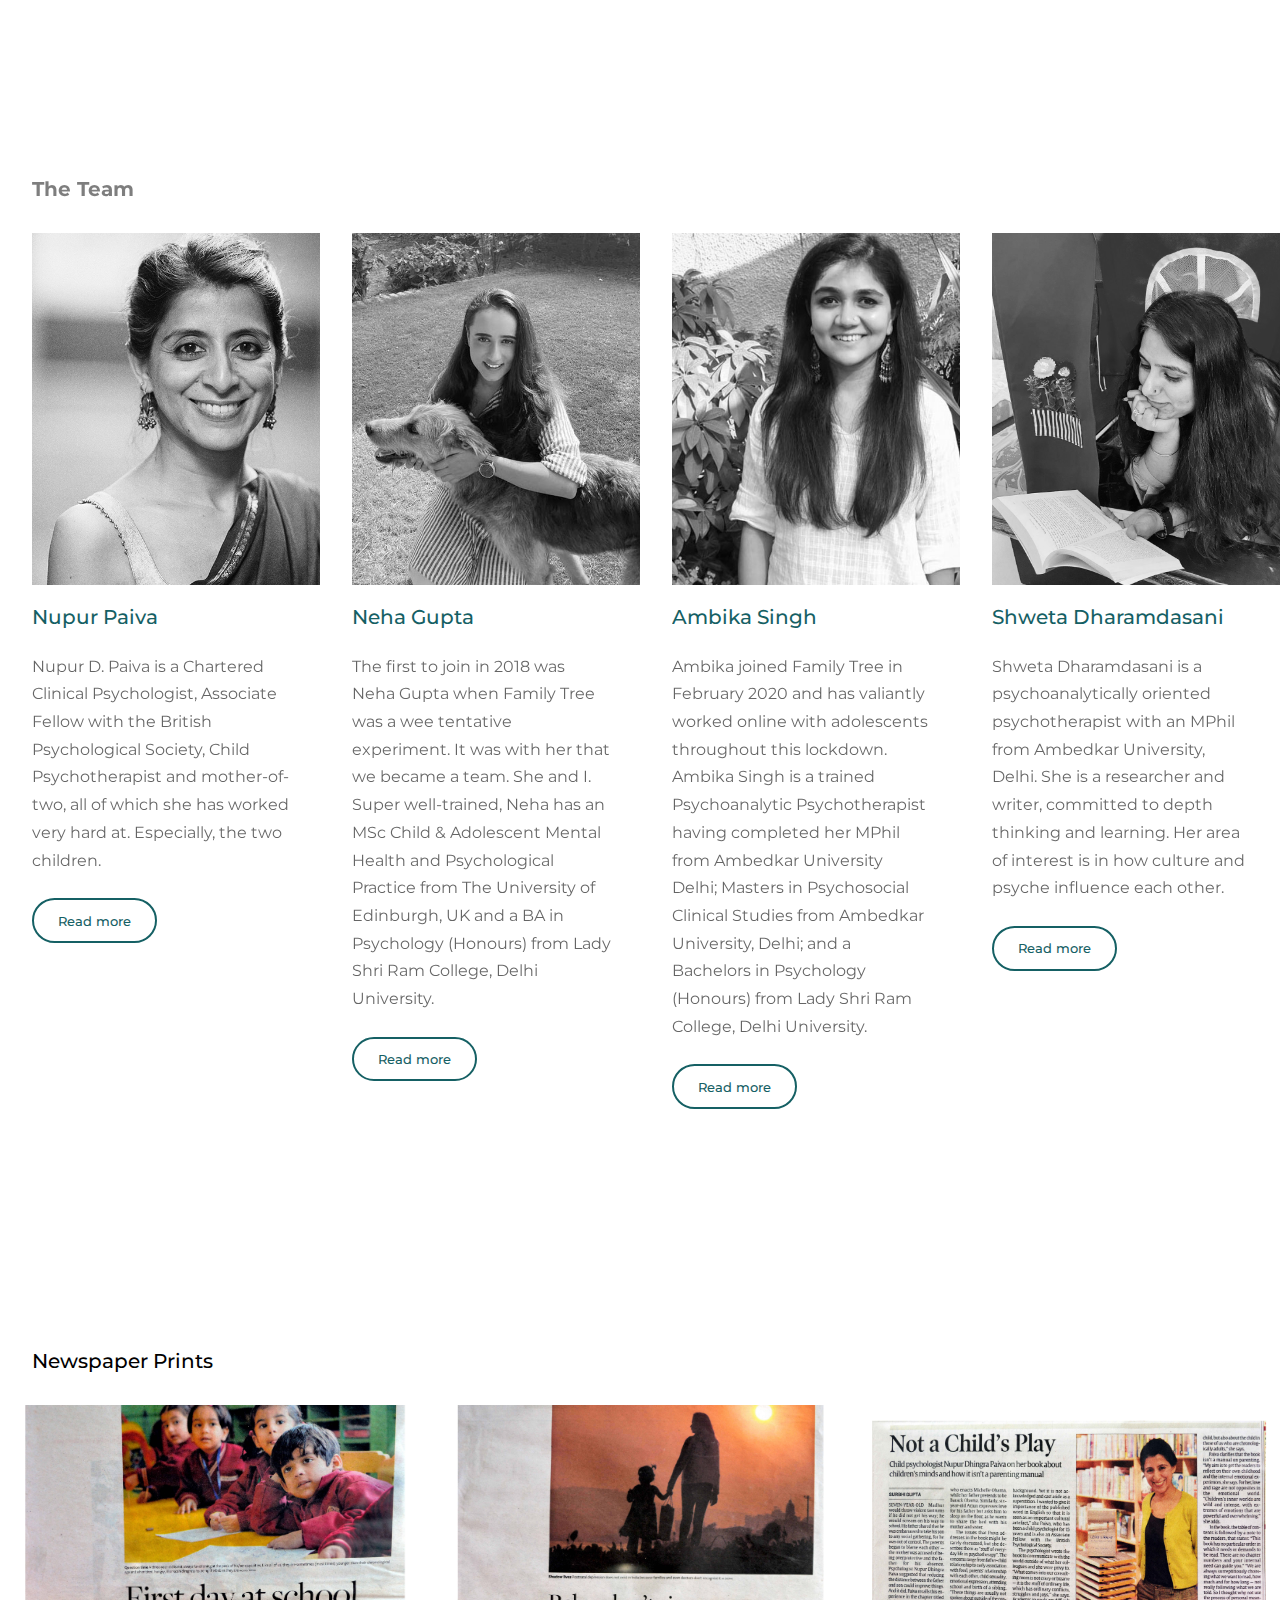
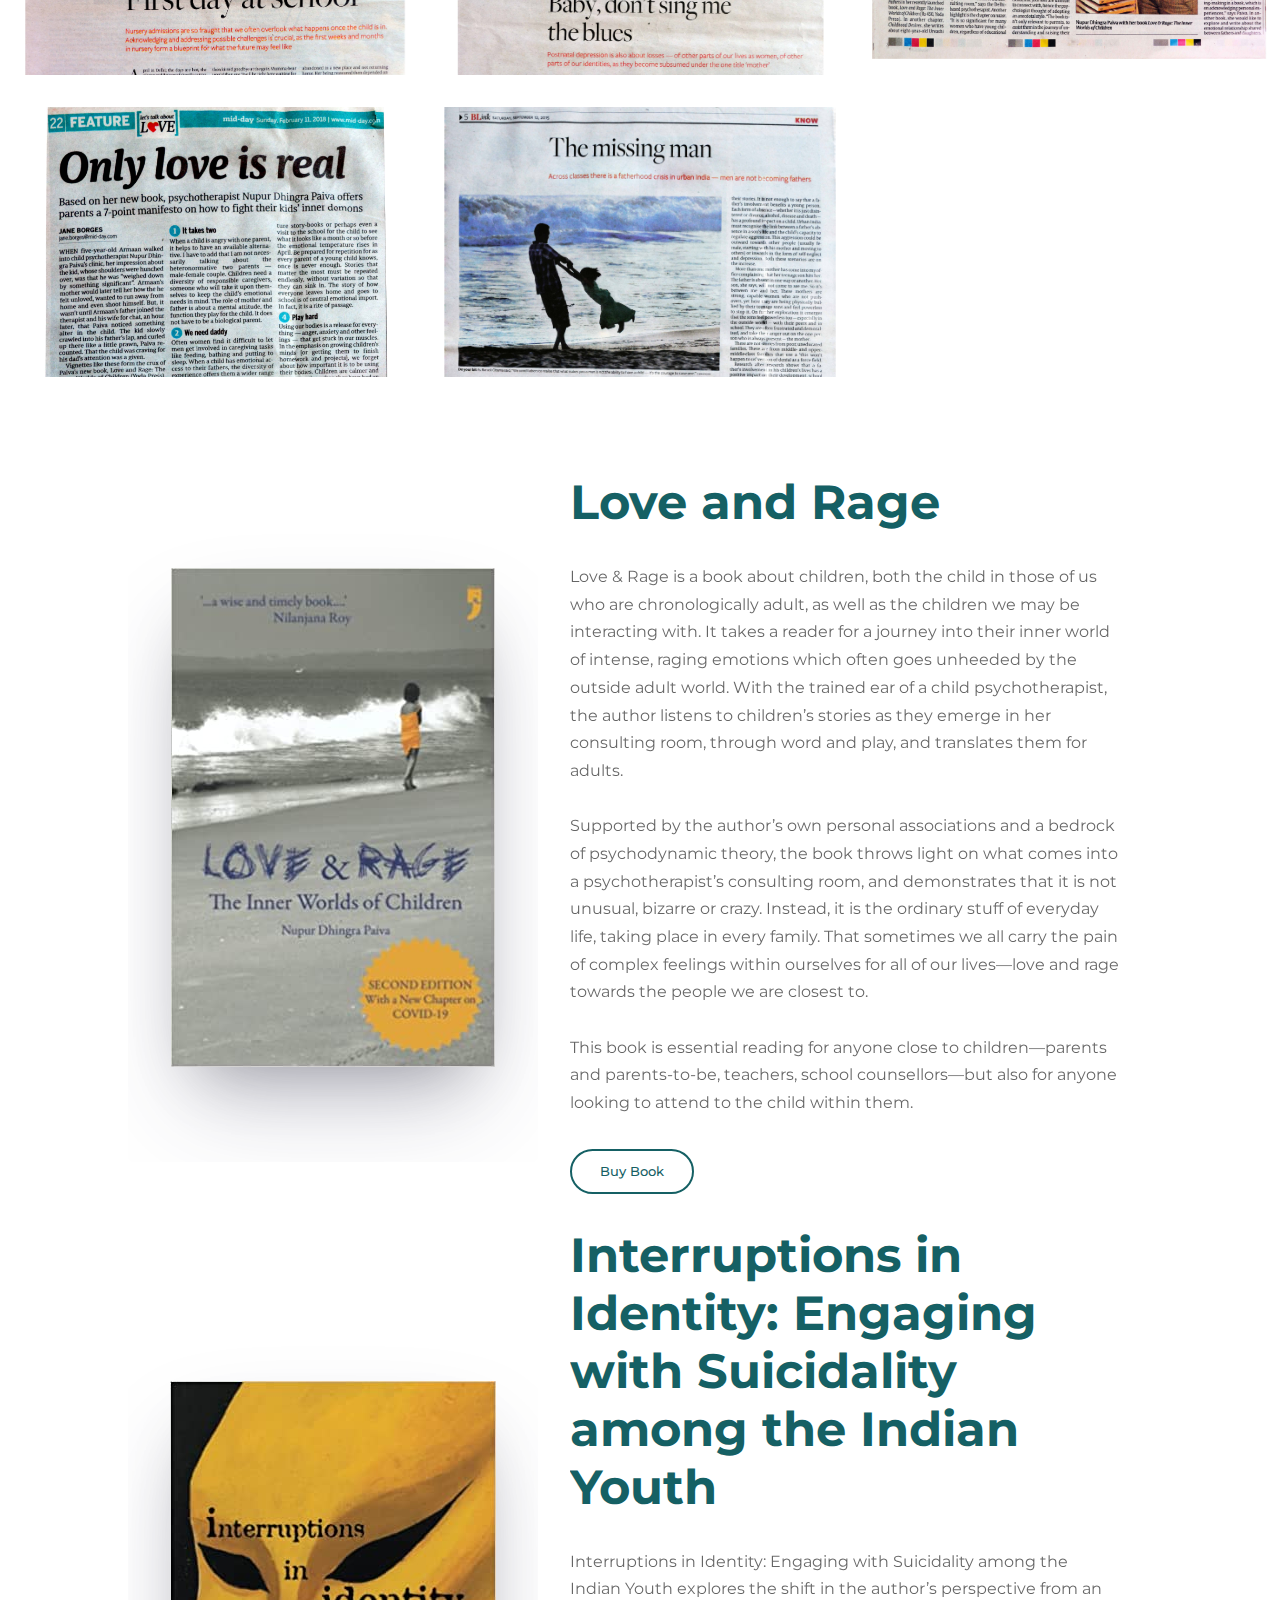
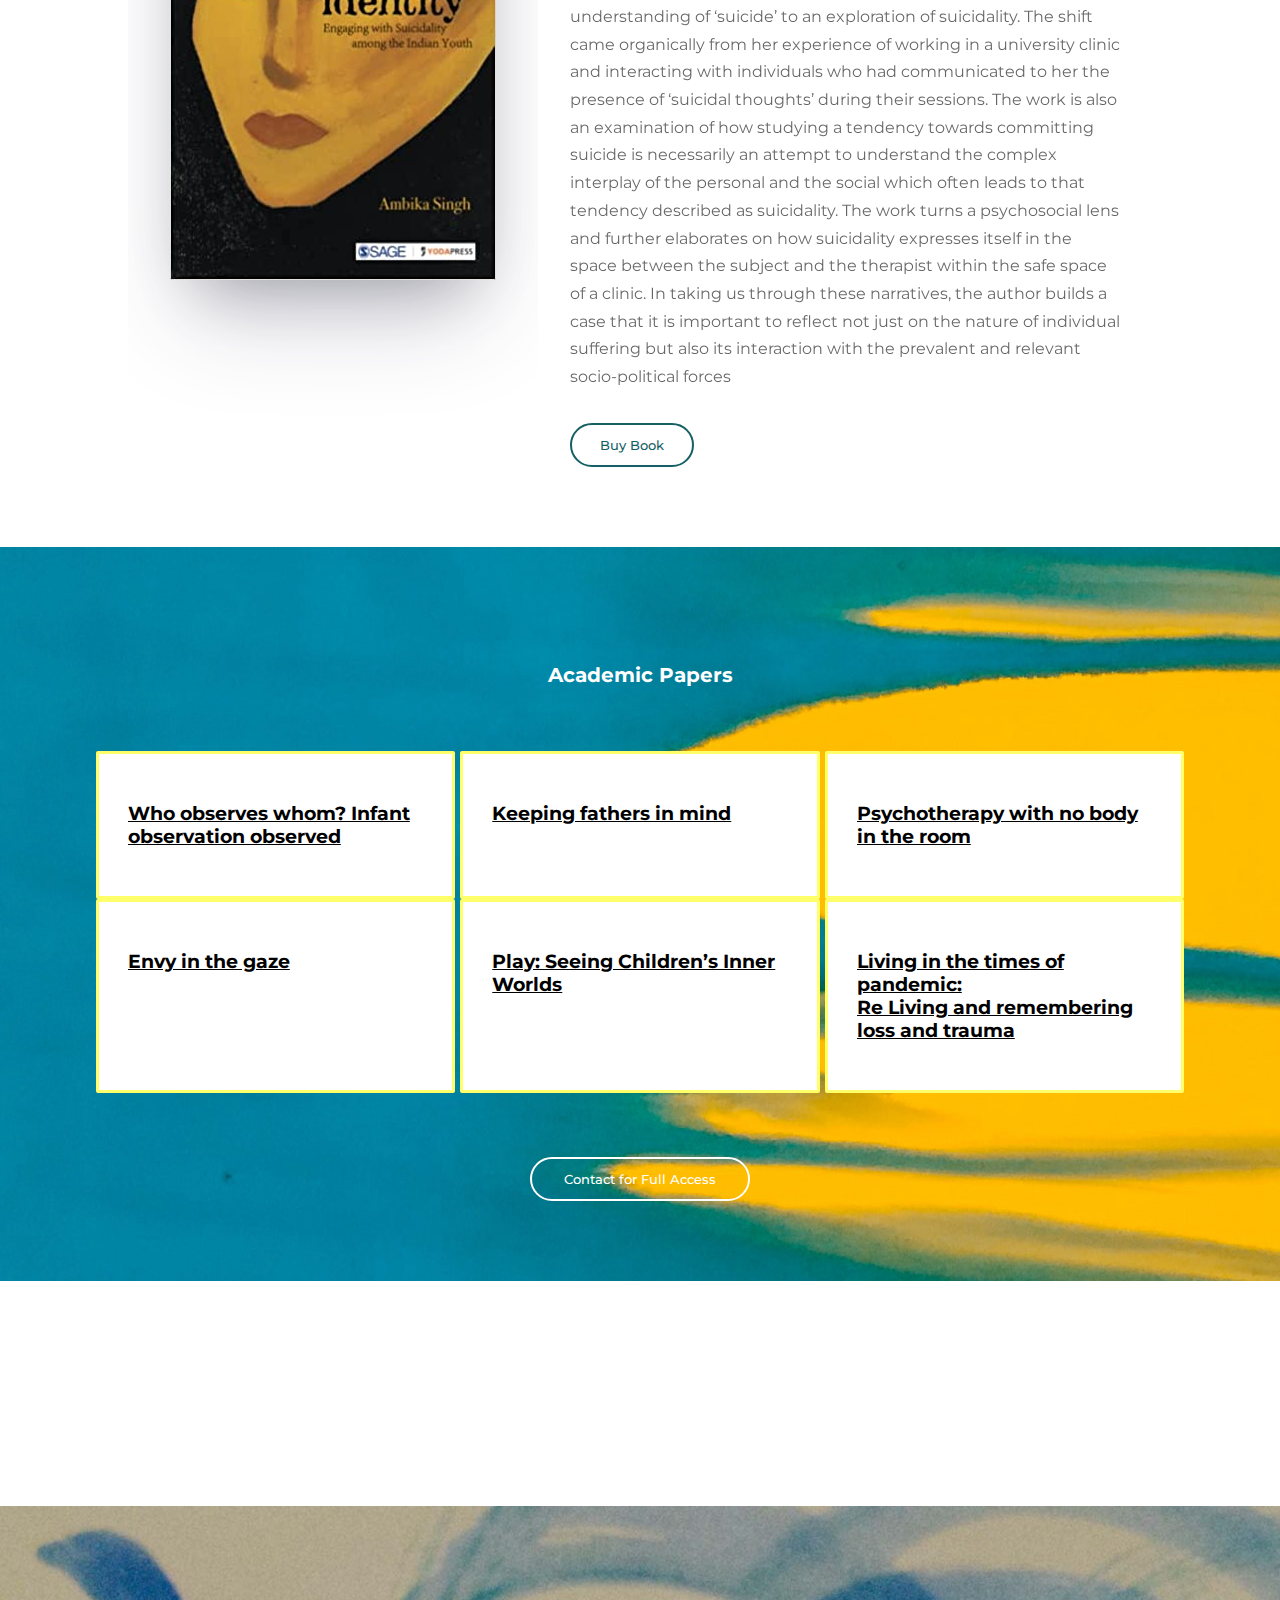
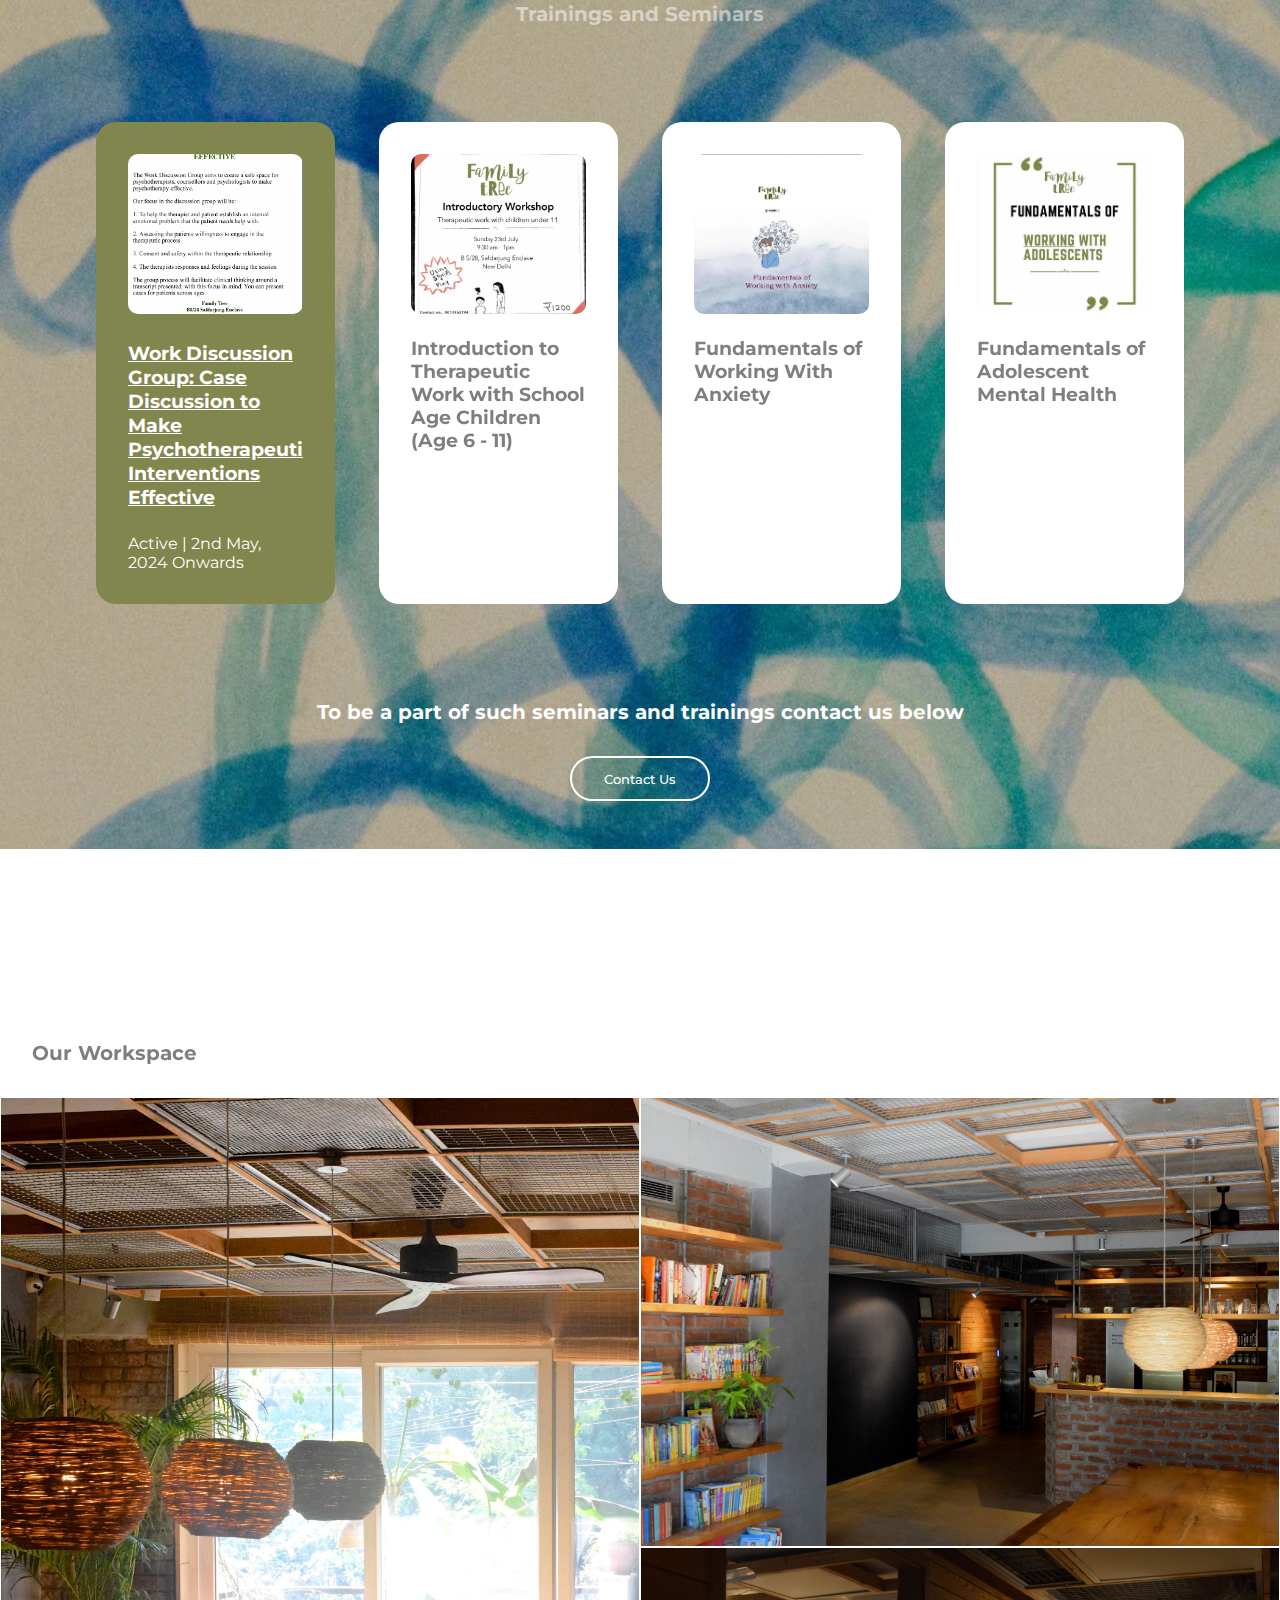
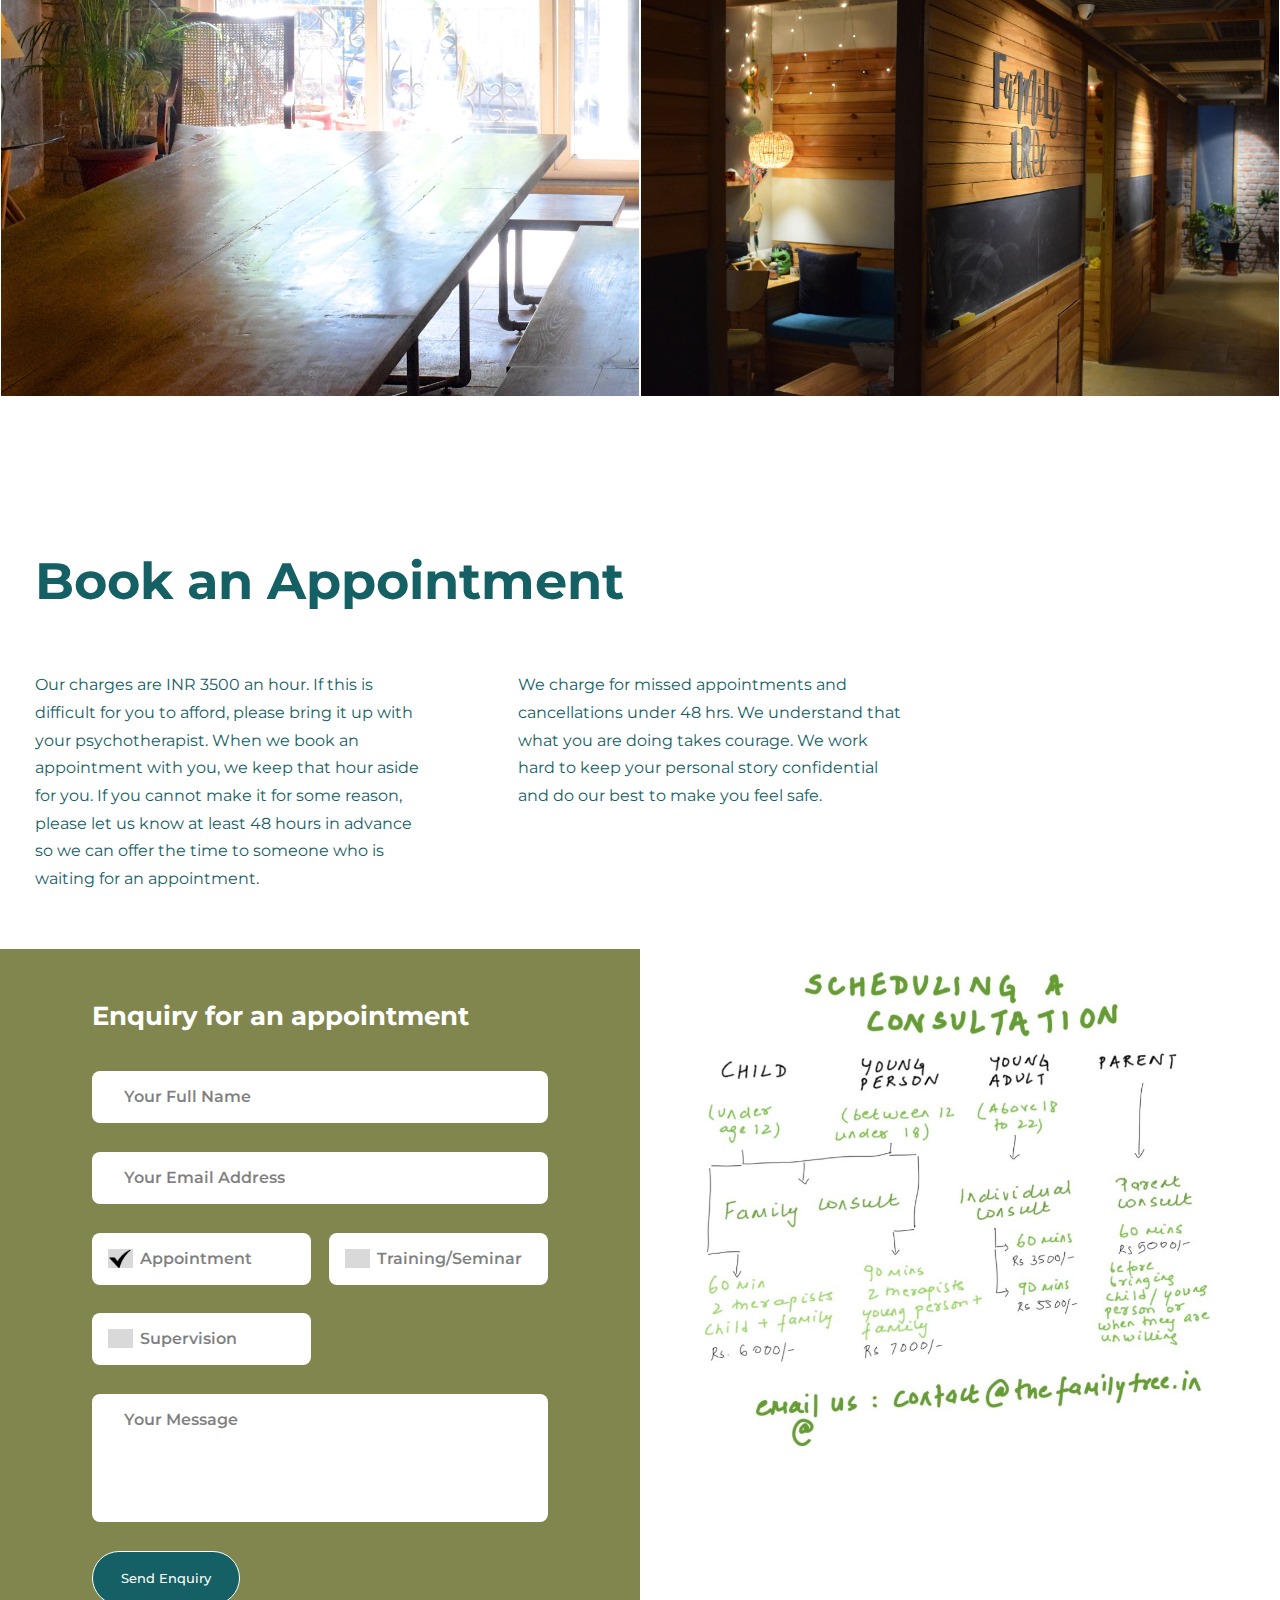
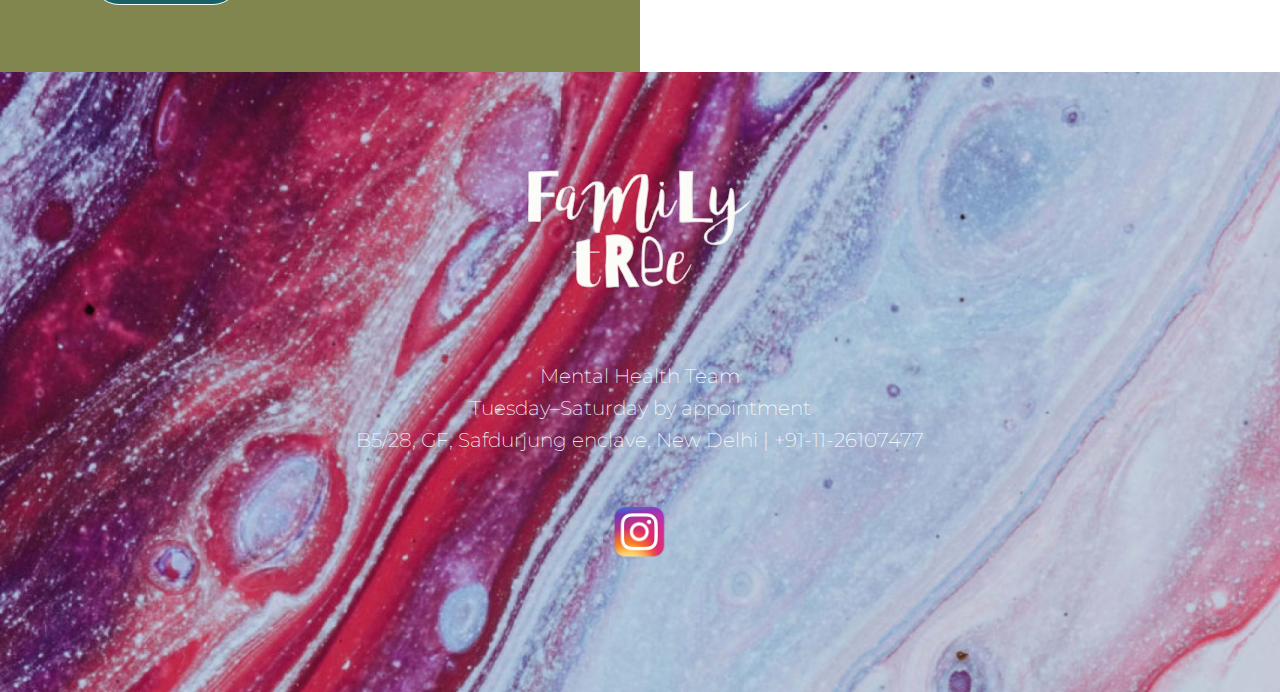
==== commit 4e9fccee: "Client updates" ====
--- a/index.html
+++ b/index.html
@@ -55,9 +55,9 @@
             <img src="/assets/logo-white.png" alt="" class="mobile-logo-img">
         </a>
         <div>
-            <a href="#appointments">
+            <!-- <a href="#appointments">
                 <button class="btn-outline">Contact</button>
-            </a>
+            </a> -->
             <div class="menu-icon">
                 <div class="line"></div>
                 <div class="line"></div>
@@ -311,16 +311,15 @@
         <h4>Trainings and Seminars</h4>
         <!-- <h1>Our previous seminar conducted in 2020 named as ‘Fundamentals Of’ which covers various fundamental topics of mental health</h1> -->
         <div class="articles">
+            <div class="article active">
+                <img src="/assets/seminars/wdg24cover.png" alt="">
+                <a href="https://drive.google.com/file/d/1L6YDrwkI8-9Y1Le7pLNX7ktrqL0kc0fA/view?usp=sharing" target="_blank"><h3>Work Discussion Group: Case Discussion to Make Psychotherapeutic Interventions Effective</h3></a>
+                <div class="active">Active | 2nd May, 2024 Onwards</div>
+            </div>
             <div class="article">
                 <img src="/assets/seminars/workshop.jpg" alt="">
                 <a href="https://docs.google.com/forms/d/e/1FAIpQLSeh3u-y3wKIJs2sbGRDUWjYq7flaYjddObtoamGj4flIKTUuA/viewform" target="_blank"><h3>Introduction to Therapeutic Work with School Age Children (Age 6 - 11)</h3></a>
-                <div class="active">active | 23rd July, 2023</div>
-            </div>
-            <div class="article">
-                <img src="/assets/seminars/work-discussion-group.jpg" alt="">
-                <a href="mailto:contact@theefamilytree.in"><h3>Fundamentals of Going Into Therapy</h3></a>
-                <div class="active">active | 7th July Onwards</div>
-            </div>
+            </div>            
             <div class="article">
                 <img src="/assets/seminars/anxiety.jpg" alt="">
                 <a href=""><h3>Fundamentals of Working With Anxiety</h3></a>
@@ -363,7 +362,7 @@
             <div class="form-area">
                 <form name="contact" method="post" data-netlify="true">
                     <h3>Enquiry for an appointment</h3>
-                    <input type="hidden" name="subject" value="New lead from %{formName}-child (%{submissionId})" />
+                    <input type="hidden" name="subject" value="New lead from Child and Adolescents page" />
                     <input type="text" name="name" id="name" placeholder="Your Full Name" required class="full-length">
                     <input type="email" name="email" id="email" placeholder="Your Email Address" required class="full-length">
 
@@ -399,7 +398,7 @@
                 </form>
             </div>
             <div class="img-area">
-                <img src="/assets/appointments.jpeg" alt="">
+                <img src="/assets/appointments-new.jpeg" alt="">
             </div>
         </div>
     </section>
--- a/style.css
+++ b/style.css
@@ -928,6 +928,33 @@
   margin-inline: auto;
   margin-block: 4rem;
   justify-content: space-between;
+  /*
+  .article:nth-child(1){
+      background-color: var(--family-tree) !important;
+      a{
+          color: #fff !important;
+          text-decoration: underline;
+          opacity: 1;
+          line-height: 150%;
+          cursor: pointer;
+      }
+  }
+  .active{
+      opacity: 0.5;
+      text-transform: uppercase;
+  }
+
+  .article:nth-child(2){
+      background-color: var(--family-tree) !important;
+      a{
+          color: #fff !important;
+          text-decoration: underline;
+          opacity: 1;
+          line-height: 150%;
+          cursor: pointer;
+      }
+  }
+  */
 }
 @media (max-width: 600px) {
   #seminars .articles {
@@ -975,28 +1002,17 @@
 #seminars .articles .article a:hover {
   cursor: initial;
 }
-#seminars .articles .article:nth-child(1) {
+#seminars .articles .active {
   background-color: var(--family-tree) !important;
 }
-#seminars .articles .article:nth-child(1) a {
+#seminars .articles .active a {
   color: #fff !important;
   text-decoration: underline;
   opacity: 1;
   line-height: 150%;
   cursor: pointer;
 }
-#seminars .articles .active {
-  opacity: 0.5;
-  text-transform: uppercase;
-}
-#seminars .articles .article:nth-child(2) {
-  background-color: var(--family-tree) !important;
-}
-#seminars .articles .article:nth-child(2) a {
-  color: #fff !important;
-  text-decoration: underline;
-  opacity: 1;
-  line-height: 150%;
+#seminars .articles .active a:hover {
   cursor: pointer;
 }
 #seminars a {
@@ -1093,6 +1109,11 @@
   margin-bottom: 2.2rem;
   font-size: 3.2rem;
   color: var(--primary);
+}
+@media (max-width: 600px) {
+  #appointments h1 {
+    font-size: 3rem;
+  }
 }
 #appointments .text-info {
   display: flex;
